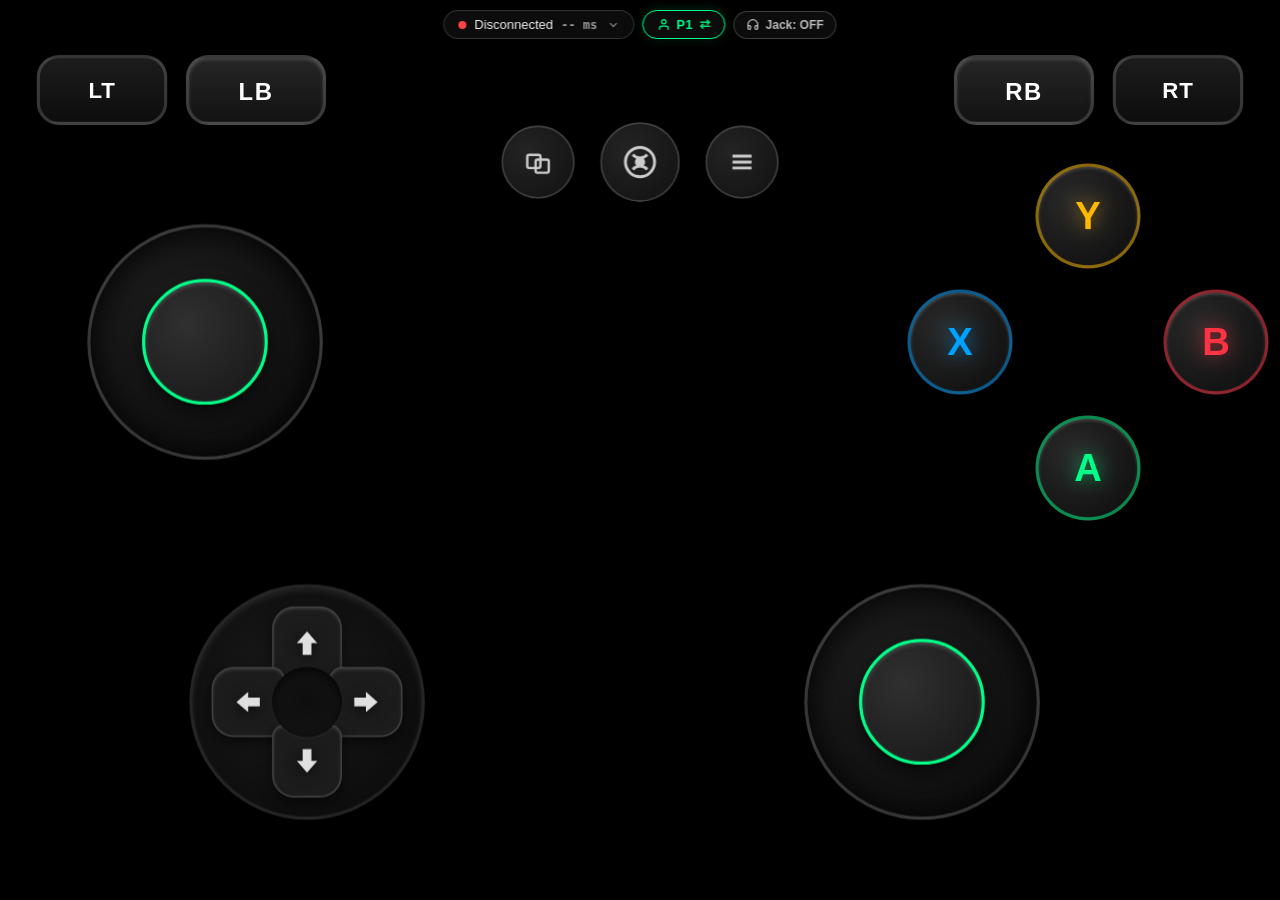
==== WebClient/index.html @ bbf3c516 "Baseline: Full OmniPad project backup prior to next-generation feature upgrades" ====
<!DOCTYPE html>
<html lang="en">
<head>
    <meta charset="UTF-8">
    <meta name="viewport" content="viewport-fit=cover, width=device-width, initial-scale=1.0, maximum-scale=1.0, user-scalable=no">
    <meta name="theme-color" content="#000000">
    <meta name="apple-mobile-web-app-capable" content="yes">
    <meta name="apple-mobile-web-app-status-bar-style" content="black-translucent">
    <title>OmniPad - Universal Gamepad</title>
    <link rel="stylesheet" href="css/controller.css">
</head>
<body class="theme-stealth">
    <!-- Floating Minimalist HUD (Always visible, non-blocking) -->
    <div id="floating-hud">
        <!-- Status & Drawer Trigger Pill -->
        <div id="status-pill" class="status-pill disconnected" title="Tap to toggle toolbar">
            <span class="status-dot"></span>
            <span id="status-text">Connecting...</span>
            <span id="ping-text" class="ping-badge">-- ms</span>
            <span class="hud-toggle-icon">
                <svg class="chevron-icon" width="12" height="12" viewBox="0 0 24 24" fill="none" stroke="currentColor" stroke-width="2.5" stroke-linecap="round" stroke-linejoin="round">
                    <polyline points="6 9 12 15 18 9"></polyline>
                </svg>
            </span>
        </div>

        <!-- Dedicated Player Slot Button (Opens Switcher Modal Directly) -->
        <button id="slot-badge" class="slot-pill-btn" title="Player Controller Slot (Tap to Switch)">
            <svg width="13" height="13" viewBox="0 0 24 24" fill="none" stroke="currentColor" stroke-width="2.2" stroke-linecap="round" stroke-linejoin="round">
                <path d="M20 21v-2a4 4 0 0 0-4-4H8a4 4 0 0 0-4 4v2"></path><circle cx="12" cy="7" r="4"></circle>
            </svg>
            <span id="slot-badge-text">P1</span>
            <span class="slot-swap-symbol">⇄</span>
        </button>

        <!-- Controller Headphone Jack (Audio Streaming Toggle) -->
        <button id="btn-audio-jack" class="audio-jack-btn" title="Headphone Jack (Stream Game Audio to Phone)">
            <svg class="audio-jack-icon" width="13" height="13" viewBox="0 0 24 24" fill="none" stroke="currentColor" stroke-width="2.2" stroke-linecap="round" stroke-linejoin="round">
                <path d="M3 18v-6a9 9 0 0 1 18 0v6"></path>
                <path d="M21 19a2 2 0 0 1-2 2h-1a2 2 0 0 1-2-2v-3a2 2 0 0 1 2-2h3zM3 19a2 2 0 0 0 2 2h1a2 2 0 0 0 2-2v-3a2 2 0 0 0-2-2H3z"></path>
            </svg>
            <span id="audio-jack-text">Jack: OFF</span>
        </button>
    </div>

    <!-- Collapsible Full Top Navigation Drawer (Hidden by default, slides down when toggled) -->
    <header id="top-bar" class="collapsed">
        <div class="hud-left">
            <label class="preset-label" for="preset-selector">Preset:</label>
            <select id="preset-selector">
                <option value="xbox">Xbox 360 Standard</option>
                <option value="playstation">PlayStation DualShock</option>
                <option value="arcade">Arcade Fightstick (Sanwa 8-Btn)</option>
                <option value="hitbox">Tekken Hitbox (8-Way)</option>
                <option value="racing">Racing Wheel & Pedals</option>
                <option value="fps">FPS Precision (Gyro)</option>
                <option value="retro">Retro Arcade (NES/SNES)</option>
                <option value="trackpad">Couch PC Trackpad</option>
            </select>
            <button id="btn-topbar-slot" class="hud-btn hud-slot-btn" title="Switch Player Slot">
                <svg width="14" height="14" viewBox="0 0 24 24" fill="none" stroke="currentColor" stroke-width="2" stroke-linecap="round" stroke-linejoin="round"><path d="M20 21v-2a4 4 0 0 0-4-4H8a4 4 0 0 0-4 4v2"></path><circle cx="12" cy="7" r="4"></circle></svg>
                <span id="topbar-slot-text">Slot: P1</span>
            </button>
        </div>

        <div class="hud-right">
            <button id="btn-edit-mode" class="hud-btn" title="Edit Layout">
                <svg width="15" height="15" viewBox="0 0 24 24" fill="none" stroke="currentColor" stroke-width="2" stroke-linecap="round" stroke-linejoin="round"><path d="M12 20h9"></path><path d="M16.5 3.5a2.121 2.121 0 0 1 3 3L7 19l-4 1 1-4L16.5 3.5z"></path></svg>
                <span>Edit</span>
            </button>
            <button id="btn-settings" class="hud-btn" title="Settings">
                <svg width="15" height="15" viewBox="0 0 24 24" fill="none" stroke="currentColor" stroke-width="2" stroke-linecap="round" stroke-linejoin="round"><circle cx="12" cy="12" r="3"></circle><path d="M19.4 15a1.65 1.65 0 0 0 .33 1.82l.06.06a2 2 0 0 1 0 2.83 2 2 0 0 1-2.83 0l-.06-.06a1.65 1.65 0 0 0-1.82-.33 1.65 1.65 0 0 0-1 1.51V21a2 2 0 0 1-2 2 2 2 0 0 1-2-2v-.09A1.65 1.65 0 0 0 9 19.4a1.65 1.65 0 0 0-1.82.33l-.06.06a2 2 0 0 1-2.83 0 2 2 0 0 1 0-2.83l.06-.06a1.65 1.65 0 0 0 .33-1.82 1.65 1.65 0 0 0-1.51-1H3a2 2 0 0 1-2-2 2 2 0 0 1 2-2h.09A1.65 1.65 0 0 0 4.6 9a1.65 1.65 0 0 0-.33-1.82l-.06-.06a2 2 0 0 1 0-2.83 2 2 0 0 1 2.83 0l.06.06a1.65 1.65 0 0 0 1.82.33H9a1.65 1.65 0 0 0 1-1.51V3a2 2 0 0 1 2-2 2 2 0 0 1 2 2v.09a1.65 1.65 0 0 0 1 1.51 1.65 1.65 0 0 0 1.82-.33l.06-.06a2 2 0 0 1 2.83 0 2 2 0 0 1 0 2.83l-.06.06a1.65 1.65 0 0 0-.33 1.82V9a1.65 1.65 0 0 0 1.51 1H21a2 2 0 0 1 2 2 2 2 0 0 1-2 2h-.09a1.65 1.65 0 0 0-1.51 1z"></path></svg>
                <span>Settings</span>
            </button>
            <button id="btn-fullscreen" class="hud-btn" title="Fullscreen">
                <svg width="15" height="15" viewBox="0 0 24 24" fill="none" stroke="currentColor" stroke-width="2" stroke-linecap="round" stroke-linejoin="round"><path d="M8 3H5a2 2 0 0 0-2 2v3m18 0V5a2 2 0 0 0-2-2h-3m0 18h3a2 2 0 0 0 2-2v-3M3 16v3a2 2 0 0 0 2 2h3"></path></svg>
            </button>
            <button id="btn-hide-topbar" class="hud-btn hud-btn-close" title="Hide Toolbar">
                <svg width="15" height="15" viewBox="0 0 24 24" fill="none" stroke="currentColor" stroke-width="2.5" stroke-linecap="round" stroke-linejoin="round"><line x1="18" y1="6" x2="6" y2="18"></line><line x1="6" y1="6" x2="18" y2="18"></line></svg>
            </button>
        </div>
    </header>

    <!-- Canvas Workspace for Virtual Gamepad Controls (Takes 100% full screen) -->
    <main id="gamepad-container">
        <!-- Rendered dynamically by active layout or custom profile -->
    </main>

    <!-- Edit Mode Toolbar (Hidden by default) -->
    <aside id="edit-toolbar" class="hidden">
        <div class="toolbar-content">
            <span class="toolbar-title">
                <svg width="16" height="16" viewBox="0 0 24 24" fill="none" stroke="currentColor" stroke-width="2"><path d="M12 20h9"></path><path d="M16.5 3.5a2.121 2.121 0 0 1 3 3L7 19l-4 1 1-4L16.5 3.5z"></path></svg>
                Canvas Editor
            </span>
            <button id="btn-add-button" class="tool-btn">
                <svg width="14" height="14" viewBox="0 0 24 24" fill="none" stroke="currentColor" stroke-width="2.5"><line x1="12" y1="5" x2="12" y2="19"></line><line x1="5" y1="12" x2="19" y2="12"></line></svg>
                Button
            </button>
            <button id="btn-add-combo" class="tool-btn">
                <svg width="14" height="14" viewBox="0 0 24 24" fill="none" stroke="currentColor" stroke-width="2"><polygon points="12 2 2 7 12 12 22 7 12 2"></polygon><polyline points="2 17 12 22 22 17"></polyline><polyline points="2 12 12 17 22 12"></polyline></svg>
                Combo
            </button>
            <button id="btn-add-macro" class="tool-btn">
                <svg width="14" height="14" viewBox="0 0 24 24" fill="none" stroke="currentColor" stroke-width="2"><polygon points="13 2 3 14 12 14 11 22 21 10 12 10 13 2"></polygon></svg>
                Macro
            </button>
            <label class="scale-label">Scale: <input type="range" id="comp-scale-slider" min="50" max="200" value="100"></label>
            <label class="scale-label dpad-only-ctrl" id="dpad-spacing-label" style="display: none;" title="Adjust spacing between D-pad buttons">
                Spacing: <input type="range" id="dpad-spacing-slider" min="0" max="30" value="14" step="1">
            </label>
            <label class="scale-label dpad-only-ctrl" id="dpad-btnsize-label" style="display: none;" title="Adjust size of individual D-pad buttons">
                Btn Size: <input type="range" id="dpad-btnsize-slider" min="60" max="160" value="100" step="5">
            </label>
            <button id="dpad-bg-toggle" class="tool-btn dpad-only-ctrl" style="display: none;" title="Toggle Circular Background Disc">Disc: ON</button>
            <button id="btn-save-layout" class="tool-btn btn-success">
                <svg width="14" height="14" viewBox="0 0 24 24" fill="none" stroke="currentColor" stroke-width="2.5"><polyline points="20 6 9 17 4 12"></polyline></svg>
                Save
            </button>
            <button id="btn-reset-layout" class="tool-btn btn-danger">
                <svg width="14" height="14" viewBox="0 0 24 24" fill="none" stroke="currentColor" stroke-width="2"><polyline points="1 4 1 10 7 10"></polyline><path d="M3.51 15a9 9 0 1 0 2.13-9.36L1 10"></path></svg>
                Reset
            </button>
            <button id="btn-exit-edit" class="tool-btn">Done</button>
        </div>
    </aside>

    <!-- Settings & Macro Modal -->
    <div id="settings-modal" class="modal hidden">
        <div class="modal-content">
            <div class="modal-header">
                <h2>Controller Settings</h2>
                <button id="btn-close-settings" class="close-btn" title="Close">
                    <svg width="18" height="18" viewBox="0 0 24 24" fill="none" stroke="currentColor" stroke-width="2.5" stroke-linecap="round" stroke-linejoin="round"><line x1="18" y1="6" x2="6" y2="18"></line><line x1="6" y1="6" x2="18" y2="18"></line></svg>
                </button>
            </div>
            <div class="modal-body">
                <div class="tab-buttons">
                    <button class="tab-btn active" data-tab="tab-general">General</button>
                    <button class="tab-btn" data-tab="tab-gyro">Gyro & Motion</button>
                    <button class="tab-btn" data-tab="tab-macros">Macros & Combos</button>
                    <button class="tab-btn" data-tab="tab-profiles">Profiles</button>
                </div>

                <!-- Tab: General -->
                <div id="tab-general" class="tab-pane active">
                    <div class="setting-group">
                        <label>Visual Theme</label>
                        <select id="setting-theme">
                            <option value="theme-stealth">OLED Stealth (Pure Black)</option>
                            <option value="theme-neon">Cyberpunk Neon</option>
                            <option value="theme-xbox">Xbox Carbon & Green</option>
                            <option value="theme-playstation">PlayStation Cobalt</option>
                        </select>
                    </div>
                    <div class="setting-group">
                        <label>Controller Size: <span id="val-controller-scale">100%</span></label>
                        <input type="range" id="setting-controller-scale" min="70" max="150" value="100">
                    </div>
                    <div class="setting-group">
                        <label>Inner Stick Deadzone: <span id="val-deadzone">8%</span></label>
                        <input type="range" id="setting-deadzone" min="0" max="25" value="8">
                    </div>
                    <div class="setting-group checkbox">
                        <label><input type="checkbox" id="setting-floating-stick" checked> Floating Joysticks (Spawn where thumb touches)</label>
                    </div>
                    <div class="setting-group checkbox">
                        <label><input type="checkbox" id="setting-touch-haptics" checked> Touch Press Haptic Clicks</label>
                    </div>
                    <div class="setting-group checkbox">
                        <label><input type="checkbox" id="setting-game-rumble" checked> Game Force Feedback (PC Rumble)</label>
                    </div>
                    <div class="setting-group">
                        <label>Headphone Jack Volume: <span id="val-audio-volume">85%</span></label>
                        <input type="range" id="setting-audio-volume" min="0" max="100" value="85">
                    </div>
                    <div class="setting-group">
                        <label>Screen Brightness Dimmer: <span id="val-brightness">100%</span></label>
                        <input type="range" id="setting-brightness" min="15" max="100" value="100">
                    </div>
                </div>

                <!-- Tab: Gyro -->
                <div id="tab-gyro" class="tab-pane">
                    <div class="setting-group">
                        <label>Gyro Motion Mode</label>
                        <select id="setting-gyro-mode">
                            <option value="off">Disabled</option>
                            <option value="aim">FPS Gyro Aiming (Right Stick)</option>
                            <option value="steer">Racing Wheel Tilt (Left Stick)</option>
                            <option value="mouse">Mouse Pointer (Desktop)</option>
                        </select>
                    </div>
                    <div class="setting-group checkbox">
                        <label><input type="checkbox" id="setting-gyro-touch-only" checked> Capacitive Aim (Only active when touching aim pad)</label>
                    </div>
                    <div class="setting-group">
                        <label>Horizontal Sensitivity: <span id="val-gyro-sens-x">1.0x</span></label>
                        <input type="range" id="setting-gyro-sens-x" min="1" max="30" value="10">
                    </div>
                    <div class="setting-group">
                        <label>Vertical Sensitivity: <span id="val-gyro-sens-y">1.0x</span></label>
                        <input type="range" id="setting-gyro-sens-y" min="1" max="30" value="10">
                    </div>
                    <button id="btn-request-gyro" class="btn-primary">Calibrate / Request Sensor Permission</button>
                </div>

                <!-- Tab: Macros -->
                <div id="tab-macros" class="tab-pane">
                    <h3>Timed Macro Sequencer</h3>
                    <p class="hint">Create millisecond-timed combos (e.g. Tekken EWGF, Slide-Cancel)</p>
                    <div class="macro-builder">
                        <input type="text" id="macro-name" placeholder="Macro Name (e.g. EWGF, SlideCancel)">
                        <div id="macro-step-list" class="step-list">
                            <!-- Macro steps rendered dynamically -->
                        </div>
                        <div class="macro-controls">
                            <button id="btn-add-step" class="tool-btn">+ Add Step</button>
                            <button id="btn-save-macro" class="tool-btn btn-success">Save Macro</button>
                        </div>
                    </div>
                    <h4>Saved Macros</h4>
                    <ul id="saved-macros-list"></ul>
                </div>

                <!-- Tab: Profiles -->
                <div id="tab-profiles" class="tab-pane">
                    <h3>Layout Profiles</h3>
                    <div class="profile-actions">
                        <button id="btn-export-profile" class="btn-primary">Export Current Profile (JSON)</button>
                        <button id="btn-import-profile" class="btn-secondary">Import Profile (JSON)</button>
                        <input type="file" id="file-import-profile" style="display: none" accept=".json">
                    </div>
                </div>
            </div>
        </div>
    </div>

    <!-- Modal: Player Switcher -->
    <div id="modal-player-switch" class="modal hidden">
        <div class="modal-backdrop" id="backdrop-player-switch"></div>
        <div class="modal-content player-switch-card">
            <div class="modal-header">
                <div class="modal-title-wrap">
                    <svg width="18" height="18" viewBox="0 0 24 24" fill="none" stroke="var(--accent)" stroke-width="2.5" stroke-linecap="round" stroke-linejoin="round">
                        <path d="M20 21v-2a4 4 0 0 0-4-4H8a4 4 0 0 0-4 4v2"></path><circle cx="12" cy="7" r="4"></circle>
                    </svg>
                    <h2>Controller Slots</h2>
                </div>
                <button id="btn-close-player-switch" class="btn-icon" title="Close">
                    <svg width="18" height="18" viewBox="0 0 24 24" fill="none" stroke="currentColor" stroke-width="2.5"><line x1="18" y1="6" x2="6" y2="18"/><line x1="6" y1="6" x2="18" y2="18"/></svg>
                </button>
            </div>
            <div class="player-switch-body">
                <p class="modal-subtitle">Switch instantly to an open slot or swap with a connected player.</p>
                <div id="player-slots-container" class="player-slots-grid">
                    <!-- Rendered dynamically as 2x2 grid -->
                </div>
            </div>
        </div>
    </div>

    <!-- Modal: Incoming Swap Prompt -->
    <div id="modal-swap-prompt" class="modal hidden">
        <div class="modal-backdrop" id="backdrop-swap-prompt"></div>
        <div class="modal-content swap-prompt-card">
            <div class="swap-icon-badge">
                <svg width="28" height="28" viewBox="0 0 24 24" fill="none" stroke="var(--accent)" stroke-width="2.2"><path d="M16 3l4 4-4 4"/><path d="M20 7H4"/><path d="M8 21l-4-4 4-4"/><path d="M4 17h16"/></svg>
            </div>
            <h2 id="swap-prompt-title">Slot Swap Request</h2>
            <p id="swap-prompt-desc">Player 1 wants to swap controller slots with you.</p>
            <div class="swap-timer-wrapper">
                <div class="swap-timer-bar-container">
                    <div id="swap-timer-bar" class="swap-timer-bar"></div>
                </div>
                <span id="swap-timer-sec" class="swap-timer-sec">15s</span>
            </div>
            <div class="swap-actions">
                <button id="btn-accept-swap" class="btn-swap-choice btn-accept">
                    <svg width="16" height="16" viewBox="0 0 24 24" fill="none" stroke="currentColor" stroke-width="3" stroke-linecap="round" stroke-linejoin="round"><polyline points="20 6 9 17 4 12"/></svg>
                    <span>Accept Swap</span>
                </button>
                <button id="btn-decline-swap" class="btn-swap-choice btn-decline">
                    <svg width="16" height="16" viewBox="0 0 24 24" fill="none" stroke="currentColor" stroke-width="2.5" stroke-linecap="round" stroke-linejoin="round"><line x1="18" y1="6" x2="6" y2="18"/><line x1="6" y1="6" x2="18" y2="18"/></svg>
                    <span>Decline</span>
                </button>
            </div>
        </div>
    </div>

    <!-- HUD Toast for Notifications -->
    <div id="hud-toast" class="hud-toast hidden"></div>

    <!-- Scripts -->
    <script src="js/network.js"></script>
    <script src="js/audioEngine.js"></script>
    <script src="js/touchEngine.js"></script>
    <script src="js/gyroEngine.js"></script>
    <script src="js/macroEngine.js"></script>
    <script src="js/customizer.js"></script>
    <script src="js/layouts.js"></script>
    <script src="js/app.js"></script>
</body>
</html>
---- WebClient/css/controller.css ----
/* ==========================================================================
   OmniPad Controller Stylesheet
   Ultra-responsive, GPU-accelerated touch styling
   ========================================================================== */

* {
    box-sizing: border-box;
    margin: 0;
    padding: 0;
    touch-action: none;
    user-select: none;
    -webkit-user-select: none;
    -webkit-touch-callout: none;
    -webkit-tap-highlight-color: transparent;
}

html, body {
    width: 100vw;
    height: 100vh;
    overflow: hidden;
    font-family: -apple-system, BlinkMacSystemFont, "Segoe UI", Roboto, Helvetica, Arial, sans-serif;
    font-size: 14px;
    background-color: #000;
    color: #eee;
}

/* --- THEMES --- */
body.theme-stealth {
    --bg-color: #000000;
    --panel-bg: rgba(18, 18, 18, 0.7);
    --accent: #00ff88;
    --btn-bg: #141414;
    --btn-border: #282828;
    --btn-text: #fff;
    --btn-active: #00ff88;
    --stick-base: #101010;
    --stick-knob: #222222;
}

body.theme-neon {
    --bg-color: #05050f;
    --panel-bg: rgba(15, 10, 30, 0.7);
    --accent: #00f0ff;
    --btn-bg: #100a20;
    --btn-border: #ff0077;
    --btn-text: #00f0ff;
    --btn-active: #ff0077;
    --stick-base: #0f0820;
    --stick-knob: #00f0ff;
}

body.theme-xbox {
    --bg-color: #0d0d0d;
    --panel-bg: rgba(20, 20, 20, 0.7);
    --accent: #107c10;
    --btn-bg: #1f1f1f;
    --btn-border: #333333;
    --btn-text: #ffffff;
    --btn-active: #107c10;
    --stick-base: #171717;
    --stick-knob: #2a2a2a;
}

body.theme-playstation {
    --bg-color: #0a0e1a;
    --panel-bg: rgba(12, 18, 32, 0.7);
    --accent: #00439c;
    --btn-bg: #121a2c;
    --btn-border: #22304d;
    --btn-text: #ffffff;
    --btn-active: #0070d1;
    --stick-base: #141d30;
    --stick-knob: #1f2c47;
}

body {
    background-color: var(--bg-color);
}

/* --- FLOATING MINIMAL HUD --- */
#floating-hud {
    position: fixed;
    top: 10px;
    left: 50%;
    transform: translateX(-50%);
    display: inline-flex;
    align-items: center;
    gap: 8px;
    z-index: 1000;
    pointer-events: auto;
}

.status-pill {
    display: inline-flex;
    align-items: center;
    gap: 8px;
    background: rgba(14, 14, 14, 0.86);
    backdrop-filter: blur(14px);
    -webkit-backdrop-filter: blur(14px);
    border: 1px solid rgba(255, 255, 255, 0.16);
    padding: 6px 14px;
    border-radius: 24px;
    font-size: 13px;
    font-weight: 500;
    box-shadow: 0 4px 18px rgba(0, 0, 0, 0.65);
    cursor: pointer;
    touch-action: manipulation;
    transition: background 0.15s ease, border-color 0.15s ease, transform 0.1s ease;
}

.status-pill:hover {
    background: rgba(24, 24, 24, 0.95);
    border-color: rgba(255, 255, 255, 0.3);
}

.status-pill:active {
    transform: scale(0.96);
}

.slot-pill-btn {
    display: inline-flex;
    align-items: center;
    gap: 6px;
    background: rgba(14, 14, 14, 0.9);
    backdrop-filter: blur(14px);
    -webkit-backdrop-filter: blur(14px);
    border: 1.5px solid var(--accent);
    color: var(--accent);
    padding: 6px 14px;
    border-radius: 24px;
    font-size: 13px;
    font-weight: 800;
    letter-spacing: 0.5px;
    box-shadow: 0 4px 18px rgba(0, 0, 0, 0.65), 0 0 12px rgba(0, 255, 136, 0.2);
    cursor: pointer;
    touch-action: manipulation;
    -webkit-tap-highlight-color: transparent;
    transition: all 0.15s ease;
}

.slot-pill-btn:hover {
    background: var(--accent);
    color: #000;
    box-shadow: 0 4px 22px rgba(0, 255, 136, 0.45);
}

.slot-pill-btn:active {
    transform: scale(0.94);
}

.slot-swap-symbol {
    font-size: 13px;
    opacity: 0.85;
    font-weight: 900;
}

.audio-jack-btn {
    display: inline-flex;
    align-items: center;
    gap: 6px;
    background: rgba(14, 14, 14, 0.9);
    backdrop-filter: blur(14px);
    -webkit-backdrop-filter: blur(14px);
    border: 1px solid rgba(255, 255, 255, 0.2);
    color: #bbb;
    padding: 6px 12px;
    border-radius: 24px;
    font-size: 12px;
    font-weight: 700;
    cursor: pointer;
    touch-action: manipulation;
    -webkit-tap-highlight-color: transparent;
    transition: all 0.15s ease;
}

.audio-jack-btn:hover {
    background: rgba(30, 30, 30, 0.95);
    border-color: rgba(255, 255, 255, 0.4);
    color: #fff;
}

.audio-jack-btn:active {
    transform: scale(0.94);
}

.audio-jack-btn.active {
    background: rgba(0, 255, 136, 0.16);
    border-color: var(--accent);
    color: var(--accent);
    box-shadow: 0 0 14px rgba(0, 255, 136, 0.35);
}

.audio-jack-btn.active .audio-jack-icon {
    animation: audioPulse 1.2s infinite ease-in-out;
}

@keyframes audioPulse {
    0%, 100% { transform: scale(1); filter: brightness(1); }
    50% { transform: scale(1.18); filter: brightness(1.3); }
}

.status-dot {
    width: 8px;
    height: 8px;
    border-radius: 50%;
    background: #ff4444;
}

.status-pill.connected .status-dot {
    background: #00ff88;
    box-shadow: 0 0 8px #00ff88;
}

.ping-badge {
    color: #999;
    font-family: monospace;
    font-weight: 600;
    font-size: 12px;
}

.hud-toggle-icon {
    display: flex;
    align-items: center;
    color: rgba(255, 255, 255, 0.45);
    margin-left: 2px;
    transition: transform 0.25s ease;
}

body.toolbar-open .hud-toggle-icon {
    transform: rotate(180deg);
}

/* --- COLLAPSIBLE TOP NAVIGATION DRAWER --- */
#top-bar {
    position: fixed;
    top: 0;
    left: 0;
    width: 100%;
    height: 52px;
    background: rgba(12, 12, 12, 0.94);
    backdrop-filter: blur(16px);
    -webkit-backdrop-filter: blur(16px);
    display: flex;
    align-items: center;
    justify-content: space-between;
    padding: 0 20px;
    z-index: 999;
    border-bottom: 1px solid rgba(255, 255, 255, 0.12);
    box-shadow: 0 8px 30px rgba(0, 0, 0, 0.7);
    transition: transform 0.25s cubic-bezier(0.16, 1, 0.3, 1), opacity 0.2s ease;
}

#top-bar.collapsed {
    transform: translateY(-100%);
    opacity: 0;
    pointer-events: none;
}

.preset-label {
    font-size: 12px;
    color: #888;
    margin-right: 6px;
    font-weight: 600;
    text-transform: uppercase;
    letter-spacing: 0.5px;
}

.hud-left select {
    background: rgba(255, 255, 255, 0.08);
    color: #fff;
    border: 1px solid rgba(255, 255, 255, 0.2);
    border-radius: 8px;
    padding: 6px 12px;
    font-size: 13px;
    font-weight: 600;
    outline: none;
}

.hud-right {
    display: flex;
    align-items: center;
    gap: 10px;
}

.hud-btn {
    background: rgba(255, 255, 255, 0.08);
    color: #eee;
    border: 1px solid rgba(255, 255, 255, 0.16);
    border-radius: 8px;
    padding: 6px 12px;
    font-size: 13px;
    font-weight: 600;
    display: inline-flex;
    align-items: center;
    gap: 6px;
    cursor: pointer;
    transition: background 0.12s ease, transform 0.08s ease;
}

.hud-btn svg {
    display: block;
}

.hud-btn:hover {
    background: rgba(255, 255, 255, 0.16);
}

.hud-btn:active {
    background: var(--accent);
    color: #000;
    transform: scale(0.95);
}

.hud-btn-close {
    padding: 6px 9px;
    color: #aaa;
}

/* --- GAMEPAD WORKSPACE CONTAINER (100% full screen) --- */
#gamepad-container {
    position: absolute;
    top: 0;
    left: 0;
    right: 0;
    bottom: 0;
    width: 100vw;
    height: 100vh;
    overflow: hidden;
}

/* --- CONTROL ELEMENTS --- */
.control-elem {
    position: absolute !important;
    display: flex;
    align-items: center;
    justify-content: center;
    transform: translate(-50%, -50%) scale(calc(var(--elem-scale, 1) * var(--dyn-scale, 1)));
    cursor: pointer;
    will-change: transform, opacity;
    user-select: none;
    -webkit-user-select: none;
    touch-action: none;
    transition: transform 0.05s ease;
}

.control-elem.active, .control-elem:active {
    transform: translate(-50%, -50%) scale(calc(var(--elem-scale, 1) * var(--dyn-scale, 1) * 0.94));
}

/* Face Buttons */
.game-btn {
    border-radius: 50%;
    background: radial-gradient(circle at 35% 35%, #2a2a2a 0%, #141414 70%, #0d0d0d 100%);
    border: 2px solid rgba(255, 255, 255, 0.16);
    color: var(--btn-text);
    font-weight: 800;
    font-size: 24px;
    font-family: -apple-system, BlinkMacSystemFont, "Segoe UI", Roboto, sans-serif;
    box-shadow: 0 6px 16px rgba(0, 0, 0, 0.6), inset 0 1px 2px rgba(255, 255, 255, 0.2);
    display: flex;
    align-items: center;
    justify-content: center;
    text-align: center;
    line-height: 1.1;
    transition: transform 0.05s ease, background 0.08s ease, box-shadow 0.08s ease;
}

.game-btn.active, .game-btn:active {
    opacity: 0.92;
}

/* Pill Button for Select, Start, Options, Share, Handbrake, Macros */
.pill-btn {
    border-radius: 20px !important;
    font-size: 12px !important;
    font-weight: 700 !important;
    letter-spacing: 0.5px !important;
    text-transform: uppercase !important;
    background: linear-gradient(to bottom, #252525 0%, #131313 100%) !important;
    border: 1.5px solid rgba(255, 255, 255, 0.18) !important;
    color: #ddd !important;
    box-shadow: 0 4px 10px rgba(0, 0, 0, 0.6) !important;
    display: flex !important;
    align-items: center !important;
    justify-content: center !important;
    text-align: center !important;
    transition: background 0.08s ease;
}

.pill-btn.active, .pill-btn:active {
    background: var(--accent) !important;
    color: #000 !important;
    border-color: #fff !important;
    box-shadow: 0 0 16px var(--accent) !important;
}

/* Keyboard Key Button for Trackpad Preset */
.key-btn {
    border-radius: 8px !important;
    font-size: 13px !important;
    font-weight: 700 !important;
    background: #202020 !important;
    border: 1.5px solid rgba(255, 255, 255, 0.22) !important;
    box-shadow: 0 3px 8px rgba(0, 0, 0, 0.6) !important;
    color: #eee !important;
    display: flex !important;
    align-items: center !important;
    justify-content: center !important;
    transition: background 0.08s ease;
}

.key-btn.active, .key-btn:active {
    background: var(--accent) !important;
    color: #000 !important;
}

/* Action Button with Multi-character labels (e.g. 1 (X) or Jump (A)) */
.action-btn {
    font-size: 13px !important;
    font-weight: 800 !important;
    line-height: 1.1 !important;
    text-align: center !important;
    white-space: pre-line !important;
}

/* Xbox Specific Button Colors */
.game-btn.btn-a {
    color: #00ff88;
    border-color: rgba(0, 255, 136, 0.5);
    text-shadow: 0 0 12px rgba(0, 255, 136, 0.6);
}
.game-btn.btn-a.active, .game-btn.btn-a:active {
    background: #00ff88;
    color: #000;
    box-shadow: 0 0 26px #00ff88;
    border-color: #fff;
}

.game-btn.btn-b {
    color: #ff3344;
    border-color: rgba(255, 51, 68, 0.5);
    text-shadow: 0 0 12px rgba(255, 51, 68, 0.6);
}
.game-btn.btn-b.active, .game-btn.btn-b:active {
    background: #ff3344;
    color: #fff;
    box-shadow: 0 0 26px #ff3344;
    border-color: #fff;
}

.game-btn.btn-x {
    color: #00a2ff;
    border-color: rgba(0, 162, 255, 0.5);
    text-shadow: 0 0 12px rgba(0, 162, 255, 0.6);
}
.game-btn.btn-x.active, .game-btn.btn-x:active {
    background: #00a2ff;
    color: #fff;
    box-shadow: 0 0 26px #00a2ff;
    border-color: #fff;
}

.game-btn.btn-y {
    color: #ffb900;
    border-color: rgba(255, 185, 0, 0.5);
    text-shadow: 0 0 12px rgba(255, 185, 0, 0.6);
}
.game-btn.btn-y.active, .game-btn.btn-y:active {
    background: #ffb900;
    color: #000;
    box-shadow: 0 0 26px #ffb900;
    border-color: #fff;
}

/* PlayStation Specific Colors */
.game-btn.btn-ps-tri { color: #00e676; border-color: rgba(0, 230, 118, 0.5); font-size: 20px; }
.game-btn.btn-ps-tri.active { background: #00e676; color: #000; box-shadow: 0 0 26px #00e676; }

.game-btn.btn-ps-sqr { color: #f06292; border-color: rgba(240, 98, 146, 0.5); font-size: 20px; }
.game-btn.btn-ps-sqr.active { background: #f06292; color: #fff; box-shadow: 0 0 26px #f06292; }

.game-btn.btn-ps-cir { color: #ff5252; border-color: rgba(255, 82, 82, 0.5); font-size: 20px; }
.game-btn.btn-ps-cir.active { background: #ff5252; color: #fff; box-shadow: 0 0 26px #ff5252; }

.game-btn.btn-ps-crs { color: #40c4ff; border-color: rgba(64, 196, 255, 0.5); font-size: 20px; }
.game-btn.btn-ps-crs.active { background: #40c4ff; color: #fff; box-shadow: 0 0 26px #40c4ff; }

/* System Buttons (View, Menu, Guide) */
.sys-btn {
    border-radius: 50%;
    background: radial-gradient(circle at 35% 35%, #242424 0%, #111111 100%);
    border: 1.5px solid rgba(255, 255, 255, 0.18);
    color: #ccc;
    box-shadow: 0 4px 12px rgba(0, 0, 0, 0.65);
    display: flex;
    align-items: center;
    justify-content: center;
    transition: transform 0.05s ease, background 0.08s ease;
}
.sys-btn svg {
    stroke: currentColor;
    fill: none;
}
.sys-btn.active, .sys-btn:active {
    background: var(--accent);
    color: #000;
    box-shadow: 0 0 18px var(--accent);
}

/* Shoulders & Triggers */
.shoulder-btn {
    border-radius: 14px;
    background: linear-gradient(to bottom, #262626 0%, #121212 100%);
    border: 2px solid rgba(255, 255, 255, 0.16);
    color: #fff;
    font-weight: 800;
    font-size: 15px;
    letter-spacing: 1px;
    box-shadow: 0 5px 14px rgba(0, 0, 0, 0.65), inset 0 1px 2px rgba(255, 255, 255, 0.15);
    display: flex;
    align-items: center;
    justify-content: center;
}
.shoulder-btn.active, .shoulder-btn:active {
    background: var(--accent);
    color: #000;
    box-shadow: 0 0 20px var(--accent);
    border-color: #fff;
    transform: translate(-50%, -50%) scale(0.94);
}

.trigger-slider-container {
    background: linear-gradient(to bottom, #1c1c1c 0%, #0d0d0d 100%);
    border: 2px solid rgba(255, 255, 255, 0.16);
    border-radius: 14px;
    overflow: hidden;
    box-shadow: 0 5px 14px rgba(0, 0, 0, 0.65);
    display: flex;
    align-items: center;
    justify-content: center;
}

.trigger-fill {
    position: absolute;
    bottom: 0;
    left: 0;
    width: 100%;
    height: 0%;
    background: var(--accent);
    transition: height 0.04s linear;
}

.trigger-label {
    position: relative;
    z-index: 2;
    font-weight: 800;
    font-size: 14px;
    letter-spacing: 0.5px;
}

/* Analog Sticks */
.joystick-base {
    border-radius: 50%;
    background: radial-gradient(circle at 40% 40%, #202020 0%, #0d0d0d 80%, #050505 100%);
    border: 2px solid rgba(255, 255, 255, 0.16);
    box-shadow: inset 0 0 20px rgba(0, 0, 0, 0.9), 0 8px 24px rgba(0, 0, 0, 0.85);
}

.joystick-knob {
    position: absolute;
    width: 55%;
    height: 55%;
    border-radius: 50%;
    background: radial-gradient(circle at 35% 35%, #303030 0%, #1e1e1e 70%, #121212 100%);
    border: 2px solid var(--accent);
    top: 50%;
    left: 50%;
    transform: translate(-50%, -50%);
    box-shadow: 0 4px 12px rgba(0, 0, 0, 0.7), inset 0 1px 3px rgba(255, 255, 255, 0.2);
    pointer-events: none;
}

/* --- TACTILE EMBOSSED D-PAD CROSS --- */
.dpad-container {
    --dpad-gap: 14px;
    --dpad-btn-scale: 1;
    border-radius: 50%;
    background: radial-gradient(circle at 45% 45%, #1c1c1c 0%, #0c0c0c 80%, #050505 100%);
    box-shadow: 0 8px 24px rgba(0, 0, 0, 0.85), inset 0 2px 4px rgba(255, 255, 255, 0.08);
    border: 2px solid rgba(255, 255, 255, 0.09);
    touch-action: none;
    display: flex;
    align-items: center;
    justify-content: center;
    transition: background 0.15s ease, border-color 0.15s ease;
}

.dpad-container.dpad-no-bg {
    background: transparent !important;
    box-shadow: none !important;
    border: none !important;
}

.dpad-cross {
    position: relative;
    width: 100%;
    height: 100%;
}

.dpad-btn {
    position: absolute;
    display: flex;
    align-items: center;
    justify-content: center;
    background: #1c1c1c;
    color: #e0e0e0;
    border: 1.5px solid rgba(255, 255, 255, 0.16);
    box-shadow: inset 0 1px 2px rgba(255, 255, 255, 0.12), 0 3px 8px rgba(0, 0, 0, 0.6);
    cursor: pointer;
    transition: background 0.06s ease, transform 0.06s ease, color 0.06s ease;
    border-radius: 12px;
}

.dpad-btn svg {
    width: calc(22px * var(--dpad-btn-scale, 1));
    height: calc(22px * var(--dpad-btn-scale, 1));
    fill: currentColor;
    filter: drop-shadow(0 2px 4px rgba(0,0,0,0.6));
    pointer-events: none;
}

.dpad-up {
    bottom: calc(50% + var(--dpad-gap, 14px));
    left: 50%;
    transform: translateX(-50%);
    width: calc(44px * var(--dpad-btn-scale, 1));
    height: calc(46px * var(--dpad-btn-scale, 1));
    border-radius: calc(14px * var(--dpad-btn-scale, 1)) calc(14px * var(--dpad-btn-scale, 1)) calc(8px * var(--dpad-btn-scale, 1)) calc(8px * var(--dpad-btn-scale, 1));
}

.dpad-down {
    top: calc(50% + var(--dpad-gap, 14px));
    left: 50%;
    transform: translateX(-50%);
    width: calc(44px * var(--dpad-btn-scale, 1));
    height: calc(46px * var(--dpad-btn-scale, 1));
    border-radius: calc(8px * var(--dpad-btn-scale, 1)) calc(8px * var(--dpad-btn-scale, 1)) calc(14px * var(--dpad-btn-scale, 1)) calc(14px * var(--dpad-btn-scale, 1));
}

.dpad-left {
    right: calc(50% + var(--dpad-gap, 14px));
    top: 50%;
    transform: translateY(-50%);
    width: calc(46px * var(--dpad-btn-scale, 1));
    height: calc(44px * var(--dpad-btn-scale, 1));
    border-radius: calc(14px * var(--dpad-btn-scale, 1)) calc(8px * var(--dpad-btn-scale, 1)) calc(8px * var(--dpad-btn-scale, 1)) calc(14px * var(--dpad-btn-scale, 1));
}

.dpad-right {
    left: calc(50% + var(--dpad-gap, 14px));
    top: 50%;
    transform: translateY(-50%);
    width: calc(46px * var(--dpad-btn-scale, 1));
    height: calc(44px * var(--dpad-btn-scale, 1));
    border-radius: calc(8px * var(--dpad-btn-scale, 1)) calc(14px * var(--dpad-btn-scale, 1)) calc(14px * var(--dpad-btn-scale, 1)) calc(8px * var(--dpad-btn-scale, 1));
}

.dpad-core {
    position: absolute;
    top: 50%;
    left: 50%;
    transform: translate(-50%, -50%);
    width: calc(var(--dpad-gap, 14px) * 2 + 16px);
    height: calc(var(--dpad-gap, 14px) * 2 + 16px);
    max-width: 52px;
    max-height: 52px;
    min-width: 12px;
    min-height: 12px;
    border-radius: 50%;
    background: radial-gradient(circle, #0e0e0e 0%, #151515 100%);
    box-shadow: inset 0 2px 6px rgba(0,0,0,0.8), 0 1px 2px rgba(255,255,255,0.05);
    pointer-events: none;
    z-index: 2;
    transition: opacity 0.15s ease;
}

/* Hide center disc if gap is zero or near zero for a seamless contiguous cross */
.dpad-container[style*="--dpad-gap: 0"] .dpad-core,
.dpad-container[style*="--dpad-gap: 1p"] .dpad-core,
.dpad-container[style*="--dpad-gap: 2p"] .dpad-core {
    opacity: 0;
}

.dpad-btn.active {
    background: var(--accent) !important;
    color: #000 !important;
    border-color: #fff !important;
    box-shadow: 0 0 16px var(--accent) !important;
}

.dpad-up.active { transform: translateX(-50%) scale(0.95); }
.dpad-down.active { transform: translateX(-50%) scale(0.95); }
.dpad-left.active { transform: translateY(-50%) scale(0.95); }
.dpad-right.active { transform: translateY(-50%) scale(0.95); }

/* D-Pad 8-way Grid */
.dpad-grid {
    display: grid;
    grid-template-columns: repeat(3, 1fr);
    grid-template-rows: repeat(3, 1fr);
    gap: 5px;
    background: rgba(14, 14, 14, 0.7);
    padding: 6px;
    border-radius: 16px;
    border: 2px solid rgba(255, 255, 255, 0.1);
}

.dpad-cell {
    background: #1c1c1c;
    border: 1.5px solid rgba(255, 255, 255, 0.12);
    display: flex;
    align-items: center;
    justify-content: center;
    color: #fff;
    font-size: 20px;
    font-weight: bold;
    border-radius: 8px;
    box-shadow: 0 2px 6px rgba(0,0,0,0.5);
    transition: background 0.06s ease, transform 0.06s ease;
}

.dpad-cell.active {
    background: var(--accent);
    color: #000;
    box-shadow: 0 0 16px var(--accent);
    transform: scale(0.94);
}

.dpad-center {
    background: transparent;
    border: none;
    box-shadow: none;
}

/* Racing Pedals */
.pedal-box {
    border-radius: 12px;
    background: #111;
    border: 2px solid #333;
    display: flex;
    flex-direction: column;
    justify-content: flex-end;
    overflow: hidden;
}

.pedal-fill {
    background: linear-gradient(to top, #ff3300, #ff8800);
    width: 100%;
    height: 0%;
}

.pedal-gas .pedal-fill {
    background: linear-gradient(to top, #00aa44, #00ff88);
}

/* Trackpad Mode */
.trackpad-surface {
    background: rgba(255, 255, 255, 0.03);
    border: 2px dashed rgba(255, 255, 255, 0.15);
    border-radius: 16px;
}

/* Edit Mode Styling */
body.editing .control-elem {
    outline: 2px dashed #00ff88;
    outline-offset: 4px;
}

body.editing .control-elem.selected {
    outline: 2px solid #ff0077;
    box-shadow: 0 0 15px rgba(255, 0, 119, 0.5);
}

#edit-toolbar {
    position: fixed;
    bottom: 12px;
    left: 50%;
    transform: translateX(-50%);
    background: rgba(20, 20, 20, 0.95);
    border: 1px solid rgba(255, 255, 255, 0.2);
    border-radius: 12px;
    padding: 6px 14px;
    z-index: 1001;
    box-shadow: 0 8px 24px rgba(0, 0, 0, 0.8);
    max-width: 96vw;
    overflow-x: auto;
    scrollbar-width: none;
}

#edit-toolbar::-webkit-scrollbar {
    display: none;
}

.toolbar-content {
    display: flex;
    align-items: center;
    gap: 8px;
    white-space: nowrap;
}

.scale-label {
    display: inline-flex;
    align-items: center;
    gap: 6px;
    font-size: 11px;
    font-weight: 700;
    color: #bbb;
    text-transform: uppercase;
    letter-spacing: 0.5px;
    user-select: none;
    background: rgba(255, 255, 255, 0.05);
    padding: 4px 8px;
    border-radius: 6px;
    border: 1px solid rgba(255, 255, 255, 0.1);
}

.scale-label input[type="range"] {
    width: 68px;
    height: 14px;
    cursor: pointer;
    accent-color: var(--accent);
}

@media (max-height: 500px) {
    .toolbar-title {
        display: none !important;
    }
    .toolbar-content {
        gap: 6px;
    }
    .tool-btn {
        padding: 5px 10px;
        font-size: 11px;
    }
    .scale-label {
        padding: 3px 6px;
        font-size: 10px;
        gap: 4px;
    }
    .scale-label input[type="range"] {
        width: 58px;
    }
}

.tool-btn {
    background: #2a2a2a;
    color: #fff;
    border: 1px solid #444;
    padding: 6px 12px;
    border-radius: 6px;
    font-weight: 500;
    cursor: pointer;
}

.tool-btn.btn-success {
    background: #107c10;
    border-color: #1a9e1a;
}

.tool-btn.btn-danger {
    background: #a80000;
    border-color: #d10000;
}

/* Modals */
.modal {
    position: fixed;
    inset: 0;
    background: rgba(0, 0, 0, 0.82);
    display: flex;
    align-items: center;
    justify-content: center;
    z-index: 9999;
    backdrop-filter: blur(12px);
    -webkit-backdrop-filter: blur(12px);
    padding: 12px;
    touch-action: auto !important;
    pointer-events: auto !important;
}

.modal-backdrop {
    position: absolute;
    inset: 0;
    z-index: 1;
    background: transparent;
    cursor: pointer;
}

.modal.hidden, #edit-toolbar.hidden {
    display: none !important;
}

body.modal-open #gamepad-container,
body.modal-open #floating-hud,
body.modal-open #top-bar {
    pointer-events: none !important;
}

.modal-content {
    position: relative;
    z-index: 2;
    background: #151515;
    border: 1px solid rgba(255, 255, 255, 0.18);
    border-radius: 16px;
    width: 92%;
    max-width: 540px;
    max-height: 88vh;
    display: flex;
    flex-direction: column;
    overflow: hidden;
    box-shadow: 0 20px 50px rgba(0, 0, 0, 0.9);
    touch-action: auto;
    pointer-events: auto;
}

.modal-header {
    display: flex;
    justify-content: space-between;
    align-items: center;
    padding: 16px;
    border-bottom: 1px solid rgba(255, 255, 255, 0.1);
}

.close-btn {
    background: rgba(255, 255, 255, 0.06);
    border: 1px solid rgba(255, 255, 255, 0.1);
    border-radius: 8px;
    color: #aaa;
    display: flex;
    align-items: center;
    justify-content: center;
    padding: 6px;
    cursor: pointer;
    transition: background 0.15s ease, color 0.15s ease;
}

.close-btn:hover {
    background: rgba(255, 255, 255, 0.15);
    color: #fff;
}

.modal-body {
    padding: 16px;
    overflow-y: auto !important;
    -webkit-overflow-scrolling: touch !important;
    overscroll-behavior-y: contain;
    touch-action: pan-y !important;
    flex: 1 1 auto;
    min-height: 0;
}

.modal-body,
.modal-body * {
    touch-action: pan-y !important;
}

.modal-body button,
.modal-content button {
    touch-action: manipulation !important;
}

.tab-buttons {
    display: flex;
    gap: 6px;
    border-bottom: 1px solid rgba(255, 255, 255, 0.1);
    margin-bottom: 16px;
}

.tab-btn {
    background: none;
    border: none;
    color: #888;
    padding: 8px 12px;
    font-weight: bold;
    cursor: pointer;
}

.tab-btn.active {
    color: var(--accent);
    border-bottom: 2px solid var(--accent);
}

.tab-pane {
    display: none;
}

.tab-pane.active {
    display: block;
}

.setting-group {
    margin-bottom: 14px;
}

.setting-group label {
    display: block;
    font-size: 13px;
    color: #bbb;
    margin-bottom: 4px;
}

.setting-group select, .setting-group input[type="range"], .setting-group input[type="text"] {
    width: 100%;
    background: #252525;
    border: 1px solid #444;
    color: #fff;
    padding: 6px 10px;
    border-radius: 6px;
}

.setting-group.checkbox label {
    display: flex;
    align-items: center;
    gap: 8px;
    cursor: pointer;
}

.btn-primary {
    background: var(--accent);
    color: #000;
    font-weight: bold;
    border: none;
    padding: 8px 16px;
    border-radius: 6px;
    width: 100%;
    cursor: pointer;
    margin-top: 8px;
}

.btn-secondary {
    background: #333;
    color: #fff;
    border: none;
    padding: 8px 16px;
    border-radius: 6px;
    width: 100%;
    cursor: pointer;
    margin-top: 8px;
}

/* Macro Step List */
.step-list {
    background: #111;
    border: 1px solid #333;
    border-radius: 8px;
    padding: 8px;
    margin: 10px 0;
    max-height: 180px;
    overflow-y: auto;
}

.macro-step-row {
    display: flex;
    gap: 8px;
    align-items: center;
    margin-bottom: 6px;
}

.macro-step-row select, .macro-step-row input {
    background: #222;
    border: 1px solid #444;
    color: #fff;
    padding: 4px 8px;
    border-radius: 4px;
}

.macro-step-row button {
    background: #a80000;
    color: #fff;
    border: none;
    border-radius: 4px;
    padding: 4px 8px;
}

/* --- PLAYER SWITCHER & SWAP PROMPT MODALS --- */
.player-switch-card {
    max-width: 620px !important;
    width: 95% !important;
    max-height: 86vh !important;
    display: flex !important;
    flex-direction: column !important;
    overflow: hidden !important;
}

.modal-title-wrap {
    display: flex;
    align-items: center;
    gap: 8px;
}

.modal-title-wrap h2 {
    font-size: 16px;
    font-weight: 800;
    letter-spacing: 0.3px;
    margin: 0;
}

.player-switch-body {
    padding: 12px 16px 20px 16px;
    overflow-y: auto !important;
    -webkit-overflow-scrolling: touch !important;
    overscroll-behavior-y: contain;
    flex: 1 1 auto;
    min-height: 0;
    max-height: calc(86vh - 65px);
    touch-action: pan-y !important;
}

.player-switch-body,
.player-switch-body *,
.player-slots-grid,
.player-slots-grid *,
.player-slot-card,
.player-slot-card * {
    touch-action: pan-y !important;
}

.player-switch-body button,
.btn-slot-card-action {
    touch-action: manipulation !important;
}

.player-switch-body::-webkit-scrollbar {
    width: 7px;
}

.player-switch-body::-webkit-scrollbar-track {
    background: rgba(255, 255, 255, 0.04);
    border-radius: 4px;
}

.player-switch-body::-webkit-scrollbar-thumb {
    background: rgba(0, 255, 136, 0.45);
    border-radius: 4px;
}

.player-switch-body::-webkit-scrollbar-thumb:hover {
    background: rgba(0, 255, 136, 0.8);
}

.modal-subtitle {
    font-size: 12px;
    color: #999;
    margin: 0 0 12px 0;
    line-height: 1.4;
}

.player-slots-grid {
    display: grid;
    grid-template-columns: repeat(auto-fill, minmax(210px, 1fr));
    gap: 8px;
}

@media (max-width: 480px) and (orientation: portrait) {
    .player-slots-grid {
        grid-template-columns: 1fr;
    }
}

.slot-tier-header {
    grid-column: 1 / -1;
    display: flex;
    align-items: center;
    justify-content: space-between;
    padding: 8px 4px 4px 4px;
    margin-top: 4px;
    border-bottom: 1px solid rgba(255, 255, 255, 0.1);
}

.slot-tier-title {
    font-size: 11px;
    font-weight: 800;
    text-transform: uppercase;
    letter-spacing: 0.6px;
    color: var(--accent);
}

.slot-tier-badge {
    font-size: 10px;
    font-weight: 600;
    padding: 2px 8px;
    border-radius: 6px;
    background: rgba(255, 255, 255, 0.08);
    color: #aaa;
}

.player-slot-card {
    background: rgba(255, 255, 255, 0.04);
    border: 1.5px solid rgba(255, 255, 255, 0.12);
    border-radius: 12px;
    padding: 10px 12px;
    display: flex;
    flex-direction: column;
    justify-content: space-between;
    gap: 10px;
    transition: all 0.15s ease;
}

.player-slot-card.active-user {
    background: rgba(0, 255, 136, 0.08);
    border-color: rgba(0, 255, 136, 0.5);
    box-shadow: 0 0 14px rgba(0, 255, 136, 0.15);
}

.player-slot-card.occupied {
    background: rgba(255, 185, 0, 0.05);
    border-color: rgba(255, 185, 0, 0.3);
}

.slot-card-header {
    display: flex;
    align-items: center;
    justify-content: space-between;
    gap: 8px;
}

.slot-card-identity {
    display: flex;
    align-items: center;
    gap: 8px;
}

.slot-number-pill {
    width: 30px;
    height: 30px;
    border-radius: 50%;
    background: #242424;
    border: 1.5px solid rgba(255, 255, 255, 0.2);
    display: flex;
    align-items: center;
    justify-content: center;
    font-weight: 800;
    font-size: 13px;
    color: #fff;
    flex-shrink: 0;
}

.player-slot-card.active-user .slot-number-pill {
    background: var(--accent);
    color: #000;
    border-color: #fff;
    box-shadow: 0 0 8px var(--accent);
}

.player-slot-card.occupied .slot-number-pill {
    border-color: rgba(255, 185, 0, 0.6);
    color: #ffc107;
}

.slot-card-name {
    font-size: 13px;
    font-weight: 700;
    color: #eee;
}

.slot-status-pill {
    font-size: 10px;
    font-weight: 700;
    padding: 3px 8px;
    border-radius: 10px;
    text-transform: uppercase;
    letter-spacing: 0.5px;
    background: rgba(255, 255, 255, 0.08);
    color: #888;
}

.player-slot-card.active-user .slot-status-pill {
    background: rgba(0, 255, 136, 0.2);
    color: #00ff88;
}

.player-slot-card.occupied .slot-status-pill {
    background: rgba(255, 185, 0, 0.2);
    color: #ffc107;
}

.btn-slot-card-action {
    width: 100%;
    height: 38px;
    display: flex;
    align-items: center;
    justify-content: center;
    gap: 6px;
    border-radius: 8px;
    font-size: 12px;
    font-weight: 700;
    cursor: pointer;
    touch-action: manipulation;
    -webkit-tap-highlight-color: transparent;
    transition: all 0.12s ease;
}

.btn-slot-card-action:active {
    transform: scale(0.96);
}

.btn-slot-card-action.btn-active-indicator {
    background: rgba(0, 255, 136, 0.15);
    border: 1px solid rgba(0, 255, 136, 0.35);
    color: #00ff88;
    cursor: default;
    pointer-events: none;
}

.btn-slot-card-action.btn-swap-action {
    background: rgba(255, 185, 0, 0.16);
    border: 1.5px solid rgba(255, 185, 0, 0.55);
    color: #ffc107;
}

.btn-slot-card-action.btn-swap-action:hover,
.btn-slot-card-action.btn-swap-action:active {
    background: #ffb900;
    color: #000;
    box-shadow: 0 0 14px #ffb900;
}

.btn-slot-card-action.btn-join-action {
    background: rgba(0, 255, 136, 0.14);
    border: 1.5px solid rgba(0, 255, 136, 0.45);
    color: #00ff88;
}

.btn-slot-card-action.btn-join-action:hover,
.btn-slot-card-action.btn-join-action:active {
    background: #00ff88;
    color: #000;
    box-shadow: 0 0 14px #00ff88;
}

/* Swap Prompt Card */
.swap-prompt-card {
    max-width: 380px !important;
    width: 90% !important;
    padding: 18px 20px !important;
    text-align: center;
    background: #141414 !important;
    border: 1.5px solid rgba(0, 255, 136, 0.4) !important;
    border-radius: 16px !important;
    box-shadow: 0 16px 40px rgba(0, 0, 0, 0.9), 0 0 25px rgba(0, 255, 136, 0.15) !important;
}

.swap-icon-badge {
    width: 46px;
    height: 46px;
    border-radius: 50%;
    background: rgba(0, 255, 136, 0.12);
    border: 1.5px solid var(--accent);
    display: flex;
    align-items: center;
    justify-content: center;
    margin: 0 auto 10px auto;
    box-shadow: 0 0 16px rgba(0, 255, 136, 0.3);
}

.swap-timer-wrapper {
    display: flex;
    align-items: center;
    gap: 10px;
    margin: 12px 0 16px 0;
}

.swap-timer-bar-container {
    flex: 1;
    height: 6px;
    background: rgba(255, 255, 255, 0.1);
    border-radius: 3px;
    overflow: hidden;
}

.swap-timer-bar {
    width: 100%;
    height: 100%;
    background: var(--accent);
    transition: width 0.1s linear;
}

.swap-timer-sec {
    font-size: 12px;
    font-family: monospace;
    color: #bbb;
    min-width: 28px;
    font-weight: 700;
}

.swap-actions {
    display: flex;
    gap: 10px;
    justify-content: center;
}

.btn-swap-choice {
    flex: 1;
    height: 42px;
    border-radius: 10px;
    font-size: 13px;
    font-weight: 800;
    display: flex;
    align-items: center;
    justify-content: center;
    gap: 6px;
    cursor: pointer;
    touch-action: manipulation;
    -webkit-tap-highlight-color: transparent;
    transition: all 0.12s ease;
}

.btn-swap-choice:active {
    transform: scale(0.96);
}

.btn-swap-choice.btn-accept {
    background: #00e676;
    border: none;
    color: #000;
    box-shadow: 0 0 16px rgba(0, 230, 118, 0.4);
}

.btn-swap-choice.btn-decline {
    background: rgba(255, 68, 68, 0.15);
    border: 1.5px solid rgba(255, 68, 68, 0.4);
    color: #ff5252;
}

.btn-swap-choice.btn-decline:hover,
.btn-swap-choice.btn-decline:active {
    background: #ff4444;
    color: #fff;
}

/* Global HUD Toast Notification */
.hud-toast {
    position: fixed;
    top: 72px;
    left: 50%;
    transform: translateX(-50%) translateY(0);
    background: rgba(18, 18, 18, 0.94);
    backdrop-filter: blur(14px);
    -webkit-backdrop-filter: blur(14px);
    border: 1px solid rgba(255, 255, 255, 0.2);
    color: #fff;
    font-size: 13px;
    font-weight: 600;
    padding: 8px 18px;
    border-radius: 20px;
    z-index: 2000;
    box-shadow: 0 6px 22px rgba(0, 0, 0, 0.75);
    pointer-events: none;
    transition: opacity 0.25s ease, transform 0.25s ease;
}

.hud-toast.hidden {
    opacity: 0;
    transform: translateX(-50%) translateY(-12px);
    pointer-events: none;
}

/* ==========================================================================
   AUTHENTIC JAPANESE ARCADE FIGHTSTICK (SANWA 8-BUTTON VEWLIX)
   ========================================================================== */

/* Sanwa JLF Ball-Top Joystick */
.arcade-joystick {
    border-radius: 50% !important;
    background: radial-gradient(circle at 50% 50%, #1e1e1e 0%, #121212 60%, #060606 100%) !important;
    border: 3.5px solid rgba(255, 255, 255, 0.15) !important;
    box-shadow: inset 0 0 28px rgba(0, 0, 0, 0.95), 0 10px 30px rgba(0, 0, 0, 0.85) !important;
    position: absolute;
}

/* Authentic Circular Dust Washer */
.arcade-joystick::before {
    content: '';
    position: absolute;
    width: 64%;
    height: 64%;
    top: 18%;
    left: 18%;
    border-radius: 50%;
    background: radial-gradient(circle, #0e0e0e 0%, #050505 100%);
    border: 2px solid rgba(255, 255, 255, 0.08);
    box-shadow: inset 0 2px 8px rgba(0, 0, 0, 0.9), 0 2px 6px rgba(0, 0, 0, 0.6);
    pointer-events: none;
}

/* High-Gloss Sanwa LB-35 Red Ball-Top Knob */
.arcade-joystick .joystick-knob {
    width: 58% !important;
    height: 58% !important;
    border-radius: 50% !important;
    background: radial-gradient(circle at 35% 28%, #ff8585 0%, #ff2a2a 35%, #cc0000 68%, #6b0000 100%) !important;
    border: 2px solid rgba(255, 255, 255, 0.35) !important;
    box-shadow: 0 8px 22px rgba(0, 0, 0, 0.8), inset 0 3px 6px rgba(255, 255, 255, 0.6), 0 0 16px rgba(255, 42, 42, 0.4) !important;
}

/* Sanwa OBSF-30 Arcade Pushbuttons */
.arcade-btn {
    border-radius: 50% !important;
    font-size: 13px !important;
    font-weight: 900 !important;
    line-height: 1.15 !important;
    letter-spacing: 0.5px !important;
    white-space: pre-line !important;
    color: #fff !important;
    text-shadow: 0 1px 3px rgba(0, 0, 0, 0.9);
    box-shadow: 0 7px 18px rgba(0, 0, 0, 0.7), inset 0 2px 4px rgba(255, 255, 255, 0.35) !important;
    transition: transform 0.05s ease, filter 0.08s ease, box-shadow 0.08s ease !important;
}

.arcade-btn.active,
.arcade-btn:active {
    transform: translate(-50%, -50%) scale(calc(var(--elem-scale, 1) * var(--dyn-scale, 1) * 0.92)) !important;
    filter: brightness(1.25);
}

/* Blue Buttons (LP / LK - P1 Jab & Short) */
.arcade-btn-lp,
.arcade-btn-lk {
    background: radial-gradient(circle at 38% 32%, #42a5f5 0%, #1976d2 60%, #0d47a1 100%) !important;
    border: 3px solid #64b5f6 !important;
}

.arcade-btn-lp.active,
.arcade-btn-lk.active {
    box-shadow: 0 0 26px #2196f3, inset 0 2px 6px rgba(255, 255, 255, 0.7) !important;
}

/* Yellow Buttons (MP / MK - P2 Strong & Forward) */
.arcade-btn-mp,
.arcade-btn-mk {
    background: radial-gradient(circle at 38% 32%, #ffee58 0%, #fbc02d 60%, #f57f17 100%) !important;
    border: 3px solid #fff176 !important;
    color: #1a1a1a !important;
    text-shadow: 0 1px 1px rgba(255, 255, 255, 0.4) !important;
}

.arcade-btn-mp.active,
.arcade-btn-mk.active {
    box-shadow: 0 0 26px #ffeb3b, inset 0 2px 6px rgba(255, 255, 255, 0.8) !important;
}

/* Red Buttons (HP / HK - P3 Fierce & Roundhouse) */
.arcade-btn-hp,
.arcade-btn-hk {
    background: radial-gradient(circle at 38% 32%, #ef5350 0%, #d32f2f 60%, #b71c1c 100%) !important;
    border: 3px solid #e57373 !important;
}

.arcade-btn-hp.active,
.arcade-btn-hk.active {
    box-shadow: 0 0 26px #f44336, inset 0 2px 6px rgba(255, 255, 255, 0.7) !important;
}

/* Purple Buttons (3P / 3K - P4 All Punches & All Kicks) */
.arcade-btn-3p,
.arcade-btn-3k {
    background: radial-gradient(circle at 38% 32%, #ab47bc 0%, #7b1fa2 60%, #4a148c 100%) !important;
    border: 3px solid #ba68c8 !important;
}

.arcade-btn-3p.active,
.arcade-btn-3k.active {
    box-shadow: 0 0 26px #ab47bc, inset 0 2px 6px rgba(255, 255, 255, 0.7) !important;
}

/* Arcade Cabinet System / Service Controls */
.arcade-coin {
    background: linear-gradient(135deg, #ff9800 0%, #e65100 100%) !important;
    border: 1.5px solid #ffb74d !important;
    color: #fff !important;
    font-weight: 800 !important;
    font-size: 11px !important;
    letter-spacing: 1px !important;
    box-shadow: 0 4px 12px rgba(230, 81, 0, 0.4) !important;
}

.arcade-coin.active {
    box-shadow: 0 0 20px #ff9800 !important;
    filter: brightness(1.2);
}

.arcade-start {
    background: linear-gradient(135deg, #f5f5f5 0%, #bdbdbd 100%) !important;
    border: 1.5px solid #ffffff !important;
    color: #111 !important;
    font-weight: 900 !important;
    font-size: 11px !important;
    letter-spacing: 0.8px !important;
    box-shadow: 0 4px 12px rgba(255, 255, 255, 0.3) !important;
}

.arcade-start.active {
    box-shadow: 0 0 20px #ffffff !important;
    filter: brightness(1.2);
}

.arcade-home {
    background: radial-gradient(circle at 35% 35%, #333 0%, #1a1a1a 100%) !important;
    border: 2px solid rgba(255, 255, 255, 0.3) !important;
    color: #00ff88 !important;
    font-size: 10px !important;
    font-weight: 800 !important;
}

.arcade-home.active {
    background: #00ff88 !important;
    color: #000 !important;
    box-shadow: 0 0 20px #00ff88 !important;
}
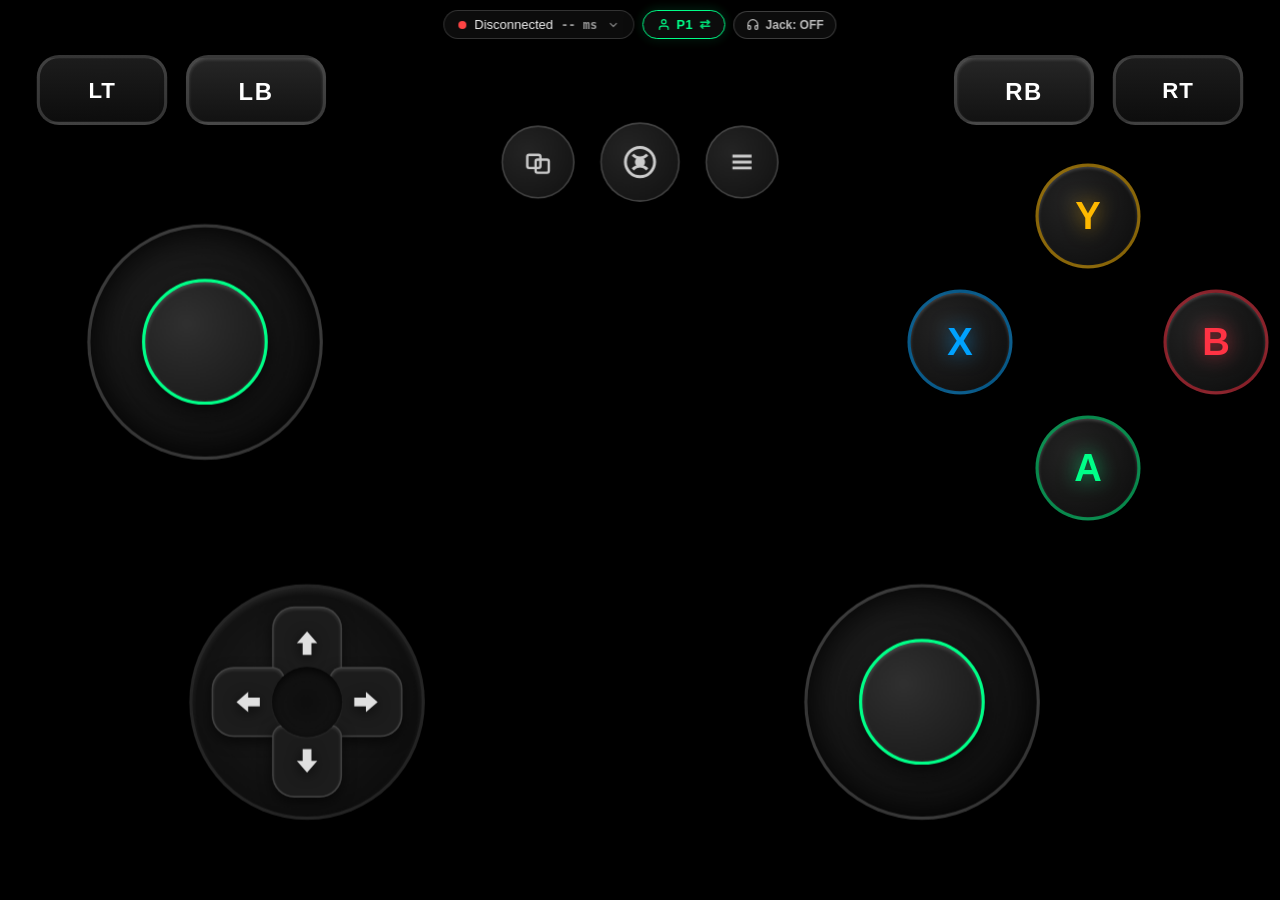
==== commit a918d68b: "feat: multi-transport auto-failover, custom preset import/export, CSS studio, and steam deck trackpa" ====
--- a/WebClient/index.html
+++ b/WebClient/index.html
@@ -8,6 +8,7 @@
     <meta name="apple-mobile-web-app-status-bar-style" content="black-translucent">
     <title>OmniPad - Universal Gamepad</title>
     <link rel="stylesheet" href="css/controller.css">
+    <style id="omnipad-user-custom-css"></style>
 </head>
 <body class="theme-stealth">
     <!-- Floating Minimalist HUD (Always visible, non-blocking) -->
@@ -48,14 +49,41 @@
         <div class="hud-left">
             <label class="preset-label" for="preset-selector">Preset:</label>
             <select id="preset-selector">
-                <option value="xbox">Xbox 360 Standard</option>
-                <option value="playstation">PlayStation DualShock</option>
-                <option value="arcade">Arcade Fightstick (Sanwa 8-Btn)</option>
-                <option value="hitbox">Tekken Hitbox (8-Way)</option>
-                <option value="racing">Racing Wheel & Pedals</option>
-                <option value="fps">FPS Precision (Gyro)</option>
-                <option value="retro">Retro Arcade (NES/SNES)</option>
-                <option value="trackpad">Couch PC Trackpad</option>
+                <optgroup label="Modern Consoles">
+                    <option value="xbox">Xbox 360 Standard</option>
+                    <option value="playstation">PlayStation DualShock (+ Touchpad)</option>
+                    <option value="switch_pro">Nintendo Switch Pro</option>
+                </optgroup>
+                <optgroup label="Fighting & Arcade">
+                    <option value="arcade">Arcade Fightstick (Sanwa 8-Btn)</option>
+                    <option value="hitbox">Tekken Hitbox (8-Way)</option>
+                    <option value="sega_saturn">Sega Saturn / Genesis (6-Btn)</option>
+                </optgroup>
+                <optgroup label="Retro Consoles">
+                    <option value="gamecube">Nintendo GameCube</option>
+                    <option value="n64">Nintendo 64</option>
+                    <option value="snes_retro">Retro SNES / Classic</option>
+                    <option value="ps1_classic">PlayStation 1 Classic (PSX)</option>
+                    <option value="nes_retro">NES / Game Boy Classic</option>
+                </optgroup>
+                <optgroup label="Handhelds">
+                    <option value="ds_3ds">Nintendo 3DS / Dual Screen</option>
+                </optgroup>
+                <optgroup label="Action & Simulators">
+                    <option value="twinstick">Twin-Stick Shooter</option>
+                    <option value="fps">FPS Precision (Gyro)</option>
+                    <option value="racing">Racing Wheel & Pedals</option>
+                    <option value="hotas_flight">Flight Sim / HOTAS</option>
+                    <option value="mmo_action">MMO / RPG Action Bar</option>
+                </optgroup>
+                <optgroup label="Utility & Diagnostics">
+                    <option value="touchpad_only">Touchpad-Only (Edge-to-Edge)</option>
+                    <option value="trackpad">Couch Desktop Mouse</option>
+                    <option value="debug_all">Diagnostic & Debug (All Controls)</option>
+                </optgroup>
+                <optgroup label="Custom Presets" id="optgroup-custom-presets">
+                    <!-- Populated dynamically -->
+                </optgroup>
             </select>
             <button id="btn-topbar-slot" class="hud-btn hud-slot-btn" title="Switch Player Slot">
                 <svg width="14" height="14" viewBox="0 0 24 24" fill="none" stroke="currentColor" stroke-width="2" stroke-linecap="round" stroke-linejoin="round"><path d="M20 21v-2a4 4 0 0 0-4-4H8a4 4 0 0 0-4 4v2"></path><circle cx="12" cy="7" r="4"></circle></svg>
@@ -91,20 +119,50 @@
         <div class="toolbar-content">
             <span class="toolbar-title">
                 <svg width="16" height="16" viewBox="0 0 24 24" fill="none" stroke="currentColor" stroke-width="2"><path d="M12 20h9"></path><path d="M16.5 3.5a2.121 2.121 0 0 1 3 3L7 19l-4 1 1-4L16.5 3.5z"></path></svg>
-                Canvas Editor
+                Editor
             </span>
-            <button id="btn-add-button" class="tool-btn">
-                <svg width="14" height="14" viewBox="0 0 24 24" fill="none" stroke="currentColor" stroke-width="2.5"><line x1="12" y1="5" x2="12" y2="19"></line><line x1="5" y1="12" x2="19" y2="12"></line></svg>
-                Button
-            </button>
-            <button id="btn-add-combo" class="tool-btn">
-                <svg width="14" height="14" viewBox="0 0 24 24" fill="none" stroke="currentColor" stroke-width="2"><polygon points="12 2 2 7 12 12 22 7 12 2"></polygon><polyline points="2 17 12 22 22 17"></polyline><polyline points="2 12 12 17 22 12"></polyline></svg>
-                Combo
-            </button>
-            <button id="btn-add-macro" class="tool-btn">
-                <svg width="14" height="14" viewBox="0 0 24 24" fill="none" stroke="currentColor" stroke-width="2"><polygon points="13 2 3 14 12 14 11 22 21 10 12 10 13 2"></polygon></svg>
-                Macro
-            </button>
+
+            <select id="select-add-control" class="toolbar-select" title="Add Control to Canvas">
+                <option value="" disabled selected>+ Add Control...</option>
+                <optgroup label="Buttons & Triggers">
+                    <option value="btn_standard">Standard Button</option>
+                    <option value="btn_paddle">Rear Grip Paddle (P1-P4)</option>
+                    <option value="btn_toggle">Toggle / Latch Button</option>
+                    <option value="btn_turbo">Turbo Rapid-Fire Button</option>
+                    <option value="btn_hold_dual">Hold-Dual Action Button</option>
+                    <option value="btn_shoulder">Shoulder Bumper (LB/RB)</option>
+                </optgroup>
+                <optgroup label="Touchpads & Multi-Modal">
+                    <option value="tp_scroll">Scroll Wheel Trackpad</option>
+                    <option value="tp_dpad">D-Pad Trackpad</option>
+                    <option value="tp_abxy">ABXY Diamond Trackpad</option>
+                    <option value="tp_mouse">Mouse / Camera Trackpad</option>
+                </optgroup>
+                <optgroup label="Sticks & D-Pads">
+                    <option value="ctrl_left_stick">Left Analog Stick</option>
+                    <option value="ctrl_right_stick">Right Analog Stick</option>
+                    <option value="ctrl_dpad">Embossed D-Pad</option>
+                </optgroup>
+                <optgroup label="Combos & Macros">
+                    <option value="ctrl_combo">Combo Chord (e.g. X+Y)</option>
+                    <option value="ctrl_macro">Timed Macro Button</option>
+                </optgroup>
+                <optgroup label="Special Functions">
+                    <option value="fn_mute">Audio Jack Mute Toggle</option>
+                    <option value="fn_recenter">Gyro Recenter Button</option>
+                </optgroup>
+            </select>
+
+            <button id="btn-inspect-element" class="tool-btn" title="Inspect & Remap Selected Element">
+                <svg width="14" height="14" viewBox="0 0 24 24" fill="none" stroke="currentColor" stroke-width="2"><circle cx="12" cy="12" r="3"></circle><path d="M19.4 15a1.65 1.65 0 0 0 .33 1.82l.06.06a2 2 0 0 1 0 2.83 2 2 0 0 1-2.83 0l-.06-.06a1.65 1.65 0 0 0-1.82-.33 1.65 1.65 0 0 0-1 1.51V21a2 2 0 0 1-2 2 2 2 0 0 1-2-2v-.09A1.65 1.65 0 0 0 9 19.4a1.65 1.65 0 0 0-1.82.33l-.06.06a2 2 0 0 1-2.83 0 2 2 0 0 1 0-2.83l.06-.06a1.65 1.65 0 0 0 .33-1.82 1.65 1.65 0 0 0-1.51-1H3a2 2 0 0 1-2-2 2 2 0 0 1 2-2h.09A1.65 1.65 0 0 0 4.6 9a1.65 1.65 0 0 0-.33-1.82l-.06-.06a2 2 0 0 1 0-2.83 2 2 0 0 1 2.83 0l.06.06a1.65 1.65 0 0 0 1.82.33H9a1.65 1.65 0 0 0 1-1.51V3a2 2 0 0 1 2-2 2 2 0 0 1 2 2v.09a1.65 1.65 0 0 0 1 1.51 1.65 1.65 0 0 0 1.82-.33l.06-.06a2 2 0 0 1 2.83 0 2 2 0 0 1 0 2.83l-.06.06a1.65 1.65 0 0 0-.33 1.82V9a1.65 1.65 0 0 0 1.51 1H21a2 2 0 0 1 2 2 2 2 0 0 1-2 2h-.09a1.65 1.65 0 0 0-1.51 1z"></path></svg>
+                Remap
+            </button>
+
+            <button id="btn-delete-element" class="tool-btn btn-danger" title="Delete Selected Element">
+                <svg width="14" height="14" viewBox="0 0 24 24" fill="none" stroke="currentColor" stroke-width="2"><polyline points="3 6 5 6 21 6"></polyline><path d="M19 6v14a2 2 0 0 1-2 2H7a2 2 0 0 1-2-2V6m3 0V4a2 2 0 0 1 2-2h4a2 2 0 0 1 2 2v2"></path></svg>
+                Delete
+            </button>
+
             <label class="scale-label">Scale: <input type="range" id="comp-scale-slider" min="50" max="200" value="100"></label>
             <label class="scale-label dpad-only-ctrl" id="dpad-spacing-label" style="display: none;" title="Adjust spacing between D-pad buttons">
                 Spacing: <input type="range" id="dpad-spacing-slider" min="0" max="30" value="14" step="1">
@@ -113,11 +171,25 @@
                 Btn Size: <input type="range" id="dpad-btnsize-slider" min="60" max="160" value="100" step="5">
             </label>
             <button id="dpad-bg-toggle" class="tool-btn dpad-only-ctrl" style="display: none;" title="Toggle Circular Background Disc">Disc: ON</button>
-            <button id="btn-save-layout" class="tool-btn btn-success">
+
+            <button id="btn-toolbar-export" class="tool-btn" title="Export Preset (JSON)">
+                <svg width="14" height="14" viewBox="0 0 24 24" fill="none" stroke="currentColor" stroke-width="2"><path d="M21 15v4a2 2 0 0 1-2 2H5a2 2 0 0 1-2-2v-4"></path><polyline points="7 10 12 15 17 10"></polyline><line x1="12" y1="15" x2="12" y2="3"></line></svg>
+                Export
+            </button>
+            <button id="btn-toolbar-import" class="tool-btn" title="Import Preset (JSON)">
+                <svg width="14" height="14" viewBox="0 0 24 24" fill="none" stroke="currentColor" stroke-width="2"><path d="M21 15v4a2 2 0 0 1-2 2H5a2 2 0 0 1-2-2v-4"></path><polyline points="17 8 12 3 7 8"></polyline><line x1="12" y1="3" x2="12" y2="15"></line></svg>
+                Import
+            </button>
+
+            <button id="btn-save-layout" class="tool-btn btn-success" title="Save Changes">
                 <svg width="14" height="14" viewBox="0 0 24 24" fill="none" stroke="currentColor" stroke-width="2.5"><polyline points="20 6 9 17 4 12"></polyline></svg>
                 Save
             </button>
-            <button id="btn-reset-layout" class="tool-btn btn-danger">
+            <button id="btn-save-as-new" class="tool-btn" title="Save as New Preset...">
+                <svg width="14" height="14" viewBox="0 0 24 24" fill="none" stroke="currentColor" stroke-width="2"><path d="M19 21H5a2 2 0 0 1-2-2V5a2 2 0 0 1 2-2h11l5 5v11a2 2 0 0 1-2 2z"></path><polyline points="17 21 17 13 7 13 7 21"></polyline><polyline points="7 3 7 8 15 8"></polyline></svg>
+                Save As...
+            </button>
+            <button id="btn-reset-layout" class="tool-btn btn-danger" title="Reset to Preset Default">
                 <svg width="14" height="14" viewBox="0 0 24 24" fill="none" stroke="currentColor" stroke-width="2"><polyline points="1 4 1 10 7 10"></polyline><path d="M3.51 15a9 9 0 1 0 2.13-9.36L1 10"></path></svg>
                 Reset
             </button>
@@ -127,6 +199,7 @@
 
     <!-- Settings & Macro Modal -->
     <div id="settings-modal" class="modal hidden">
+        <div class="modal-backdrop" id="backdrop-settings"></div>
         <div class="modal-content">
             <div class="modal-header">
                 <h2>Controller Settings</h2>
@@ -137,6 +210,7 @@
             <div class="modal-body">
                 <div class="tab-buttons">
                     <button class="tab-btn active" data-tab="tab-general">General</button>
+                    <button class="tab-btn" data-tab="tab-design">Design & Themes</button>
                     <button class="tab-btn" data-tab="tab-gyro">Gyro & Motion</button>
                     <button class="tab-btn" data-tab="tab-macros">Macros & Combos</button>
                     <button class="tab-btn" data-tab="tab-profiles">Profiles</button>
@@ -151,6 +225,8 @@
                             <option value="theme-neon">Cyberpunk Neon</option>
                             <option value="theme-xbox">Xbox Carbon & Green</option>
                             <option value="theme-playstation">PlayStation Cobalt</option>
+                            <option value="theme-retro-gb">Classic Game Boy</option>
+                            <option value="theme-atomic-purple">Atomic Purple (Translucent)</option>
                         </select>
                     </div>
                     <div class="setting-group">
@@ -177,6 +253,62 @@
                     <div class="setting-group">
                         <label>Screen Brightness Dimmer: <span id="val-brightness">100%</span></label>
                         <input type="range" id="setting-brightness" min="15" max="100" value="100">
+                    </div>
+                </div>
+
+                <!-- Tab: Design & Themes -->
+                <div id="tab-design" class="tab-pane">
+                    <h3>Theme & CSS Studio</h3>
+                    <p class="hint">Customize controller colors, shapes, and inject your own custom CSS rules in real time.</p>
+                    
+                    <div class="setting-group">
+                        <label>Preset Visual Theme</label>
+                        <select id="studio-theme-select">
+                            <option value="theme-stealth">OLED Stealth (Pure Black)</option>
+                            <option value="theme-neon">Cyberpunk Neon</option>
+                            <option value="theme-xbox">Xbox Carbon & Green</option>
+                            <option value="theme-playstation">PlayStation Cobalt</option>
+                            <option value="theme-retro-gb">Classic Retro Game Boy</option>
+                            <option value="theme-atomic-purple">Atomic Purple (Translucent)</option>
+                        </select>
+                    </div>
+
+                    <div class="setting-group">
+                        <label>Accent & Glow Color</label>
+                        <div class="color-row">
+                            <input type="color" id="studio-accent-color" value="#00ff88" class="color-picker-input">
+                            <span id="val-studio-accent" class="code-badge">#00ff88</span>
+                        </div>
+                    </div>
+
+                    <div class="setting-group">
+                        <label>Button Corner Radius: <span id="val-studio-radius">50%</span></label>
+                        <input type="range" id="studio-radius-slider" min="0" max="36" value="28">
+                    </div>
+
+                    <div class="setting-group">
+                        <label>Button Background Tint</label>
+                        <div class="color-row">
+                            <input type="color" id="studio-btn-bg-color" value="#222222" class="color-picker-input">
+                            <span id="val-studio-btn-bg" class="code-badge">#222222</span>
+                        </div>
+                    </div>
+
+                    <div class="setting-group">
+                        <label>Button Text / Glyph Color</label>
+                        <div class="color-row">
+                            <input type="color" id="studio-btn-text-color" value="#ffffff" class="color-picker-input">
+                            <span id="val-studio-btn-text" class="code-badge">#ffffff</span>
+                        </div>
+                    </div>
+
+                    <div class="setting-group">
+                        <label>Live Custom CSS Overrides</label>
+                        <textarea id="custom-css-editor" class="code-editor" spellcheck="false" placeholder="/* Enter custom CSS rules here (affects all controller elements live) */&#10;.game-btn { border-color: #00ffff; }&#10;.joystick-base { box-shadow: 0 0 20px rgba(0, 255, 255, 0.4); }"></textarea>
+                        <div class="css-studio-buttons" style="display: flex; gap: 8px; margin-top: 8px;">
+                            <button id="btn-apply-custom-css" class="tool-btn btn-success">Apply CSS</button>
+                            <button id="btn-reset-custom-css" class="tool-btn btn-danger">Reset CSS</button>
+                        </div>
                     </div>
                 </div>
 
@@ -225,12 +357,171 @@
 
                 <!-- Tab: Profiles -->
                 <div id="tab-profiles" class="tab-pane">
-                    <h3>Layout Profiles</h3>
-                    <div class="profile-actions">
-                        <button id="btn-export-profile" class="btn-primary">Export Current Profile (JSON)</button>
-                        <button id="btn-import-profile" class="btn-secondary">Import Profile (JSON)</button>
+                    <h3>Layout & Profile Management</h3>
+                    <p class="hint">Export, backup, share, or import custom controller profiles with themes included.</p>
+                    
+                    <div class="profile-actions-grid" style="display: grid; grid-template-columns: 1fr 1fr; gap: 8px; margin-bottom: 16px;">
+                        <button id="btn-export-profile" class="btn-primary">
+                            <svg width="14" height="14" viewBox="0 0 24 24" fill="none" stroke="currentColor" stroke-width="2" style="margin-right: 4px;"><path d="M21 15v4a2 2 0 0 1-2 2H5a2 2 0 0 1-2-2v-4"></path><polyline points="7 10 12 15 17 10"></polyline><line x1="12" y1="15" x2="12" y2="3"></line></svg>
+                            Export JSON File
+                        </button>
+                        <button id="btn-copy-profile-clipboard" class="tool-btn">
+                            <svg width="14" height="14" viewBox="0 0 24 24" fill="none" stroke="currentColor" stroke-width="2" style="margin-right: 4px;"><rect x="9" y="9" width="13" height="13" rx="2" ry="2"></rect><path d="M5 15H4a2 2 0 0 1-2-2V4a2 2 0 0 1 2-2h9a2 2 0 0 1 2 2v1"></path></svg>
+                            Copy to Clipboard
+                        </button>
+                        <button id="btn-import-profile" class="btn-secondary">
+                            <svg width="14" height="14" viewBox="0 0 24 24" fill="none" stroke="currentColor" stroke-width="2" style="margin-right: 4px;"><path d="M21 15v4a2 2 0 0 1-2 2H5a2 2 0 0 1-2-2v-4"></path><polyline points="17 8 12 3 7 8"></polyline><line x1="12" y1="3" x2="12" y2="15"></line></svg>
+                            Upload JSON File
+                        </button>
+                        <button id="btn-open-paste-modal" class="tool-btn">
+                            <svg width="14" height="14" viewBox="0 0 24 24" fill="none" stroke="currentColor" stroke-width="2" style="margin-right: 4px;"><path d="M16 4h2a2 2 0 0 1 2 2v14a2 2 0 0 1-2 2H6a2 2 0 0 1-2-2V6a2 2 0 0 1 2-2h2"></path><rect x="8" y="2" width="8" height="4" rx="1" ry="1"></rect></svg>
+                            Paste JSON Text
+                        </button>
                         <input type="file" id="file-import-profile" style="display: none" accept=".json">
                     </div>
+
+                    <h4>Saved Custom Presets</h4>
+                    <div id="custom-presets-list" class="profile-catalog-list">
+                        <!-- Rendered dynamically -->
+                    </div>
+                </div>
+            </div>
+        </div>
+    </div>
+
+    <!-- Modal: Import / Export Preset -->
+    <div id="modal-import-export" class="modal hidden">
+        <div class="modal-backdrop" id="backdrop-import-export"></div>
+        <div class="modal-content import-export-card">
+            <div class="modal-header">
+                <h2>Import / Export Preset</h2>
+                <button id="btn-close-import-export" class="close-btn" title="Close">
+                    <svg width="18" height="18" viewBox="0 0 24 24" fill="none" stroke="currentColor" stroke-width="2.5"><line x1="18" y1="6" x2="6" y2="18"></line><line x1="6" y1="6" x2="18" y2="18"></line></svg>
+                </button>
+            </div>
+            <div class="modal-body">
+                <p class="modal-subtitle">Share presets, themes, and custom layouts with JSON.</p>
+                <div class="import-export-actions-row">
+                    <button id="btn-modal-download-json" class="btn-primary">Download .json</button>
+                    <button id="btn-modal-copy-json" class="tool-btn">Copy to Clipboard</button>
+                    <button id="btn-modal-trigger-upload" class="tool-btn">Upload File</button>
+                    <input type="file" id="modal-file-upload" style="display: none;" accept=".json">
+                </div>
+                <textarea id="import-export-textarea" class="code-editor" placeholder="Paste preset JSON here to import, or copy from here to export..."></textarea>
+                <div class="import-export-footer">
+                    <button id="btn-modal-apply-import" class="btn-success">Import from Textarea</button>
+                </div>
+            </div>
+        </div>
+    </div>
+
+    <!-- Modal: Button Inspector & Remapper -->
+    <div id="modal-button-inspector" class="modal hidden">
+        <div class="modal-backdrop" id="backdrop-button-inspector"></div>
+        <div class="modal-content inspector-card">
+            <div class="modal-header">
+                <h2>Inspect & Remap Control</h2>
+                <button id="btn-close-inspector" class="close-btn" title="Close">
+                    <svg width="18" height="18" viewBox="0 0 24 24" fill="none" stroke="currentColor" stroke-width="2.5"><line x1="18" y1="6" x2="6" y2="18"></line><line x1="6" y1="6" x2="18" y2="18"></line></svg>
+                </button>
+            </div>
+            <div class="modal-body">
+                <div class="setting-group">
+                    <label>Control ID: <span id="insp-elem-id" class="code-badge">--</span></label>
+                </div>
+                <div class="setting-group">
+                    <label>Label Text</label>
+                    <input type="text" id="insp-elem-label" placeholder="e.g. A, SPRINT, HEAVY">
+                </div>
+                <div class="setting-group">
+                    <label>Button Behavior</label>
+                    <select id="insp-elem-behavior">
+                        <option value="momentary">Momentary (Standard Press/Release)</option>
+                        <option value="latch">Toggle / Latch (Tap to Lock ON/OFF)</option>
+                        <option value="turbo">Turbo / Rapid-Fire (20 Hz pulse while held)</option>
+                        <option value="hold_dual">Hold-Dual (Tap = Primary, Hold = Secondary)</option>
+                    </select>
+                </div>
+                <div class="setting-group">
+                    <label>Action / Primary Binding</label>
+                    <select id="insp-elem-binding">
+                        <optgroup label="Face Buttons">
+                            <option value="0x1000">A (South)</option>
+                            <option value="0x2000">B (East)</option>
+                            <option value="0x4000">X (West)</option>
+                            <option value="0x8000">Y (North)</option>
+                        </optgroup>
+                        <optgroup label="Shoulders & Triggers">
+                            <option value="0x0100">LB (Left Bumper)</option>
+                            <option value="0x0200">RB (Right Bumper)</option>
+                            <option value="trigger_lt">LT (Left Trigger Analog/Full)</option>
+                            <option value="trigger_rt">RT (Right Trigger Analog/Full)</option>
+                        </optgroup>
+                        <optgroup label="Rear Grip Paddles">
+                            <option value="paddle_p1">P1 (Rear Upper Left)</option>
+                            <option value="paddle_p2">P2 (Rear Upper Right)</option>
+                            <option value="paddle_p3">P3 (Rear Lower Left)</option>
+                            <option value="paddle_p4">P4 (Rear Lower Right)</option>
+                        </optgroup>
+                        <optgroup label="Stick Clicks">
+                            <option value="0x0040">LS Click (L3)</option>
+                            <option value="0x0080">RS Click (R3)</option>
+                        </optgroup>
+                        <optgroup label="D-Pad Directions">
+                            <option value="0x0001">D-Pad Up</option>
+                            <option value="0x0002">D-Pad Down</option>
+                            <option value="0x0004">D-Pad Left</option>
+                            <option value="0x0008">D-Pad Right</option>
+                        </optgroup>
+                        <optgroup label="Menu & System">
+                            <option value="0x0010">Start (Menu)</option>
+                            <option value="0x0020">Back (View / Select)</option>
+                            <option value="0x0400">Xbox Guide / PS Home</option>
+                        </optgroup>
+                        <optgroup label="Special Functions">
+                            <option value="fn_mute">Audio Jack Mute Toggle</option>
+                            <option value="fn_recenter">Gyro Aim Re-center</option>
+                            <option value="fn_turbo_toggle">Turbo Mode Toggle</option>
+                        </optgroup>
+                    </select>
+                </div>
+                <div class="setting-group" id="insp-secondary-group" style="display: none;">
+                    <label>Secondary Action (for Hold-Dual &gt;250ms)</label>
+                    <select id="insp-elem-secondary">
+                        <option value="0x8000">Y Button</option>
+                        <option value="0x4000">X Button</option>
+                        <option value="0x2000">B Button</option>
+                        <option value="0x1000">A Button</option>
+                        <option value="0x0100">LB Bumper</option>
+                        <option value="0x0200">RB Bumper</option>
+                        <option value="trigger_rt">RT Trigger</option>
+                    </select>
+                </div>
+                <div class="setting-group" id="insp-combo-group" style="display: none;">
+                    <label>Combo Buttons (comma-separated, e.g. LB,RB or X,A)</label>
+                    <input type="text" id="insp-elem-combo" placeholder="LB,RB">
+                </div>
+                <div class="setting-group" id="insp-macro-group" style="display: none;">
+                    <label>Assigned Macro</label>
+                    <select id="insp-elem-macro">
+                        <option value="macro_ewgf">⚡ EWGF (Tekken Electric)</option>
+                        <option value="macro_slide_cancel">⚡ Slide-Cancel (COD Sprint)</option>
+                        <option value="macro_hadouken">⚡ Hadouken (QCF + P)</option>
+                    </select>
+                </div>
+                <div class="setting-group-row">
+                    <div class="setting-col">
+                        <label>Width (px)</label>
+                        <input type="number" id="insp-elem-w" min="20" max="300" step="2">
+                    </div>
+                    <div class="setting-col">
+                        <label>Height (px)</label>
+                        <input type="number" id="insp-elem-h" min="20" max="300" step="2">
+                    </div>
+                </div>
+                <div class="inspector-footer">
+                    <button id="btn-inspector-apply" class="btn-success">Apply Changes</button>
+                    <button id="btn-inspector-delete" class="tool-btn btn-danger">Delete Element</button>
                 </div>
             </div>
         </div>
--- a/WebClient/css/controller.css
+++ b/WebClient/css/controller.css
@@ -24,53 +24,97 @@
     color: #eee;
 }
 
-/* --- THEMES --- */
-body.theme-stealth {
+/* --- THEMES & CSS DESIGN VARIABLES --- */
+:root {
     --bg-color: #000000;
     --panel-bg: rgba(18, 18, 18, 0.7);
     --accent: #00ff88;
-    --btn-bg: #141414;
-    --btn-border: #282828;
-    --btn-text: #fff;
+    --accent-glow: rgba(0, 255, 136, 0.4);
+    --btn-bg: radial-gradient(circle at 35% 35%, #2a2a2a 0%, #141414 70%, #0d0d0d 100%);
+    --btn-border: rgba(255, 255, 255, 0.16);
+    --btn-radius: 50%;
+    --btn-text: #ffffff;
     --btn-active: #00ff88;
-    --stick-base: #101010;
-    --stick-knob: #222222;
+    --stick-base: radial-gradient(circle, #181818 0%, #0c0c0c 100%);
+    --stick-knob: radial-gradient(circle at 35% 35%, #333333 0%, #1a1a1a 100%);
+}
+
+body.theme-stealth {
+    --bg-color: #000000;
+    --panel-bg: rgba(18, 18, 18, 0.85);
+    --accent: #00ff88;
+    --accent-glow: rgba(0, 255, 136, 0.4);
+    --btn-bg: radial-gradient(circle at 35% 35%, #242424 0%, #121212 70%, #080808 100%);
+    --btn-border: rgba(255, 255, 255, 0.18);
+    --btn-text: #ffffff;
+    --btn-active: #00ff88;
+    --stick-base: radial-gradient(circle, #151515 0%, #080808 100%);
+    --stick-knob: radial-gradient(circle at 35% 35%, #2e2e2e 0%, #161616 100%);
 }
 
 body.theme-neon {
-    --bg-color: #05050f;
-    --panel-bg: rgba(15, 10, 30, 0.7);
+    --bg-color: #050512;
+    --panel-bg: rgba(15, 10, 32, 0.85);
     --accent: #00f0ff;
-    --btn-bg: #100a20;
+    --accent-glow: rgba(0, 240, 255, 0.5);
+    --btn-bg: radial-gradient(circle at 35% 35%, #24143a 0%, #100a20 70%, #070410 100%);
     --btn-border: #ff0077;
     --btn-text: #00f0ff;
     --btn-active: #ff0077;
-    --stick-base: #0f0820;
-    --stick-knob: #00f0ff;
+    --stick-base: radial-gradient(circle, #1a0f30 0%, #080314 100%);
+    --stick-knob: radial-gradient(circle at 35% 35%, #ff0077 0%, #880040 100%);
 }
 
 body.theme-xbox {
-    --bg-color: #0d0d0d;
-    --panel-bg: rgba(20, 20, 20, 0.7);
+    --bg-color: #0a0e0a;
+    --panel-bg: rgba(18, 24, 18, 0.85);
     --accent: #107c10;
-    --btn-bg: #1f1f1f;
-    --btn-border: #333333;
+    --accent-glow: rgba(16, 124, 16, 0.5);
+    --btn-bg: radial-gradient(circle at 35% 35%, #222c22 0%, #141a14 70%, #0a0e0a 100%);
+    --btn-border: rgba(16, 124, 16, 0.4);
     --btn-text: #ffffff;
     --btn-active: #107c10;
-    --stick-base: #171717;
-    --stick-knob: #2a2a2a;
+    --stick-base: radial-gradient(circle, #182018 0%, #0a0d0a 100%);
+    --stick-knob: radial-gradient(circle at 35% 35%, #2d382d 0%, #161c16 100%);
 }
 
 body.theme-playstation {
-    --bg-color: #0a0e1a;
-    --panel-bg: rgba(12, 18, 32, 0.7);
-    --accent: #00439c;
-    --btn-bg: #121a2c;
-    --btn-border: #22304d;
+    --bg-color: #080c18;
+    --panel-bg: rgba(12, 20, 36, 0.85);
+    --accent: #0070d1;
+    --accent-glow: rgba(0, 112, 209, 0.5);
+    --btn-bg: radial-gradient(circle at 35% 35%, #18243c 0%, #101626 70%, #080b14 100%);
+    --btn-border: rgba(0, 112, 209, 0.4);
     --btn-text: #ffffff;
     --btn-active: #0070d1;
-    --stick-base: #141d30;
-    --stick-knob: #1f2c47;
+    --stick-base: radial-gradient(circle, #121a2c 0%, #070a12 100%);
+    --stick-knob: radial-gradient(circle at 35% 35%, #1e2c48 0%, #0f1624 100%);
+}
+
+body.theme-retro-gb {
+    --bg-color: #c4beaa;
+    --panel-bg: rgba(160, 155, 140, 0.9);
+    --accent: #8b1d3f;
+    --accent-glow: rgba(139, 29, 63, 0.4);
+    --btn-bg: radial-gradient(circle at 35% 35%, #aa254d 0%, #8b1d3f 70%, #5e1028 100%);
+    --btn-border: rgba(60, 10, 24, 0.6);
+    --btn-text: #ffffff;
+    --btn-active: #d6336c;
+    --stick-base: radial-gradient(circle, #858072 0%, #5a574d 100%);
+    --stick-knob: radial-gradient(circle at 35% 35%, #555 0%, #2b2b2b 100%);
+}
+
+body.theme-atomic-purple {
+    --bg-color: #1a0933;
+    --panel-bg: rgba(48, 18, 90, 0.85);
+    --accent: #c77dff;
+    --accent-glow: rgba(199, 125, 255, 0.5);
+    --btn-bg: radial-gradient(circle at 35% 35%, #4a1575 0%, #2e084d 70%, #180329 100%);
+    --btn-border: rgba(199, 125, 255, 0.4);
+    --btn-text: #f0e6ff;
+    --btn-active: #c77dff;
+    --stick-base: radial-gradient(circle, #2d0b47 0%, #140224 100%);
+    --stick-knob: radial-gradient(circle at 35% 35%, #5c1b91 0%, #2a0845 100%);
 }
 
 body {
@@ -349,9 +393,9 @@
 
 /* Face Buttons */
 .game-btn {
-    border-radius: 50%;
-    background: radial-gradient(circle at 35% 35%, #2a2a2a 0%, #141414 70%, #0d0d0d 100%);
-    border: 2px solid rgba(255, 255, 255, 0.16);
+    border-radius: var(--btn-radius, 50%);
+    background: var(--btn-bg);
+    border: 2px solid var(--btn-border);
     color: var(--btn-text);
     font-weight: 800;
     font-size: 24px;
@@ -367,6 +411,7 @@
 
 .game-btn.active, .game-btn:active {
     opacity: 0.92;
+    box-shadow: 0 0 20px var(--accent);
 }
 
 /* Pill Button for Select, Start, Options, Share, Handbrake, Macros */
@@ -484,6 +529,56 @@
 
 .game-btn.btn-ps-crs { color: #40c4ff; border-color: rgba(64, 196, 255, 0.5); font-size: 20px; }
 .game-btn.btn-ps-crs.active { background: #40c4ff; color: #fff; box-shadow: 0 0 26px #40c4ff; }
+
+/* GameCube Specific Colors */
+.game-btn.btn-gc-a { background: radial-gradient(circle at 35% 35%, #2ed573 0%, #10ac84 100%); color: #fff; font-size: 32px; font-weight: 800; border: 2.5px solid #7bed9f; box-shadow: 0 4px 20px rgba(46, 213, 115, 0.4); }
+.game-btn.btn-gc-a.active { background: #7bed9f; color: #000; box-shadow: 0 0 35px #2ed573; }
+
+.game-btn.btn-gc-b { background: radial-gradient(circle at 35% 35%, #ff4757 0%, #ee5253 100%); color: #fff; font-size: 20px; font-weight: 800; border: 2px solid #ff6b81; }
+.game-btn.btn-gc-b.active { background: #ff6b81; color: #fff; box-shadow: 0 0 25px #ff4757; }
+
+.game-btn.btn-gc-x, .game-btn.btn-gc-y { background: #2f3542; color: #ced6e0; font-size: 18px; font-weight: 700; border: 1.5px solid rgba(255, 255, 255, 0.25); border-radius: 20px; }
+.game-btn.btn-gc-x.active, .game-btn.btn-gc-y.active { background: #70a1ff; color: #000; box-shadow: 0 0 20px #70a1ff; }
+
+.game-btn.btn-gc-z { background: #5f27cd; color: #fff; border-color: #8c7ae6; font-weight: 800; }
+.game-btn.btn-gc-z.active { background: #9b59b6; box-shadow: 0 0 24px #5f27cd; }
+
+.game-btn.btn-gc-start { background: #eb2f06; color: #fff; font-size: 11px; font-weight: 700; border-radius: 50%; border: 1.5px solid #ff6b6b; }
+.game-btn.btn-gc-start.active { background: #ff7675; box-shadow: 0 0 20px #eb2f06; }
+
+.joystick-container.btn-gc-cstick .joystick-knob { background: radial-gradient(circle at 35% 35%, #fbc531 0%, #e1b12c 100%) !important; border-color: #f1c40f !important; }
+
+/* N64 Specific Colors */
+.game-btn.btn-n64-a { background: radial-gradient(circle at 35% 35%, #0984e3 0%, #0652dd 100%); color: #fff; font-weight: 800; border: 2px solid #74b9ff; }
+.game-btn.btn-n64-a.active { background: #74b9ff; color: #000; box-shadow: 0 0 26px #0984e3; }
+
+.game-btn.btn-n64-b { background: radial-gradient(circle at 35% 35%, #00b894 0%, #009432 100%); color: #fff; font-weight: 800; border: 2px solid #55efc4; }
+.game-btn.btn-n64-b.active { background: #55efc4; color: #000; box-shadow: 0 0 26px #00b894; }
+
+.game-btn.btn-n64-c { background: radial-gradient(circle at 35% 35%, #fdcb6e 0%, #e17055 100%); color: #000; font-weight: 800; font-size: 13px; border: 1.5px solid #ffeaa7; }
+.game-btn.btn-n64-c.active { background: #ffeaa7; color: #000; box-shadow: 0 0 22px #fdcb6e; }
+
+.game-btn.btn-n64-z { background: #636e72; color: #dfe6e9; border: 1.5px solid #b2bec3; }
+.game-btn.btn-n64-z.active { background: #dfe6e9; color: #000; box-shadow: 0 0 22px #dfe6e9; }
+
+.game-btn.btn-n64-start { background: #d63031; color: #fff; font-size: 11px; font-weight: 800; border-radius: 50%; border: 1.5px solid #ff7675; }
+.game-btn.btn-n64-start.active { background: #ff7675; box-shadow: 0 0 22px #d63031; }
+
+/* Sega Saturn / Genesis Colors */
+.game-btn.btn-sega-top { background: #1e272e; color: #808e9b; font-weight: 700; border: 1.5px solid rgba(255, 255, 255, 0.2); }
+.game-btn.btn-sega-top.active { background: #00d2d3; color: #000; box-shadow: 0 0 20px #00d2d3; }
+
+.game-btn.btn-sega-bot { background: #2f3542; color: #f1f2f6; font-weight: 800; border: 1.5px solid rgba(255, 255, 255, 0.3); }
+.game-btn.btn-sega-bot.active { background: #ff4757; color: #fff; box-shadow: 0 0 22px #ff4757; }
+
+.game-btn.btn-sega-start { background: #353b48; color: #f5f6fa; border: 1px solid rgba(255, 255, 255, 0.3); font-weight: 700; }
+
+/* NES / Game Boy Colors */
+.game-btn.btn-nes-a, .game-btn.btn-nes-b { background: radial-gradient(circle at 35% 35%, #c23616 0%, #8c1404 100%); color: #fff; font-weight: 800; border: 2px solid #e84118; }
+.game-btn.btn-nes-a.active, .game-btn.btn-nes-b.active { background: #ff6b6b; color: #fff; box-shadow: 0 0 26px #c23616; }
+
+.game-btn.btn-nes-turbo { background: #718093; color: #fff; font-size: 11px; font-weight: 700; border: 1px solid rgba(255, 255, 255, 0.3); }
+.game-btn.btn-nes-turbo.active { background: #e84118; box-shadow: 0 0 18px #e84118; }
 
 /* System Buttons (View, Menu, Guide) */
 .sys-btn {
@@ -768,6 +863,205 @@
     background: rgba(255, 255, 255, 0.03);
     border: 2px dashed rgba(255, 255, 255, 0.15);
     border-radius: 16px;
+}
+
+/* Rear Grip Paddle Button */
+.paddle-btn {
+    border-radius: 14px !important;
+    background: linear-gradient(135deg, #2a2a2a 0%, #141414 100%) !important;
+    border: 2px solid rgba(255, 255, 255, 0.25) !important;
+    color: #eee !important;
+    font-size: 13px !important;
+    font-weight: 800 !important;
+    letter-spacing: 0.5px !important;
+    box-shadow: 0 4px 12px rgba(0, 0, 0, 0.7), inset 0 1px 2px rgba(255, 255, 255, 0.2) !important;
+    display: flex !important;
+    align-items: center !important;
+    justify-content: center !important;
+}
+.paddle-btn.active, .paddle-btn:active {
+    background: var(--accent) !important;
+    color: #000 !important;
+    box-shadow: 0 0 20px var(--accent) !important;
+}
+
+/* Toggle / Latch Button with Illuminated Active State */
+.toggle-btn {
+    position: relative;
+}
+.toggle-btn.latched {
+    background: var(--accent) !important;
+    color: #000 !important;
+    border-color: #ffffff !important;
+    box-shadow: 0 0 24px var(--accent), inset 0 0 8px rgba(255, 255, 255, 0.6) !important;
+}
+.toggle-btn.latched::after {
+    content: '';
+    position: absolute;
+    top: 4px;
+    right: 6px;
+    width: 7px;
+    height: 7px;
+    border-radius: 50%;
+    background: #ffffff;
+    box-shadow: 0 0 8px #ffffff;
+}
+
+/* Turbo Rapid-Fire Indicator */
+.turbo-btn::before {
+    content: '⚡';
+    position: absolute;
+    top: 2px;
+    right: 4px;
+    font-size: 10px;
+    color: #ffaa00;
+}
+
+/* Steam-Deck Style D-Pad Trackpad */
+.touchpad-dpad-surface {
+    border-radius: 50% !important;
+    background: radial-gradient(circle, #1c1c24 0%, #0d0d12 100%) !important;
+    border: 2px solid rgba(255, 255, 255, 0.2) !important;
+    box-shadow: 0 6px 20px rgba(0, 0, 0, 0.7), inset 0 0 15px rgba(0, 0, 0, 0.5) !important;
+    overflow: hidden;
+    position: relative;
+}
+.tp-dpad-grid {
+    width: 100%;
+    height: 100%;
+    display: grid;
+    grid-template-columns: 1fr 1fr 1fr;
+    grid-template-rows: 1fr 1fr 1fr;
+    align-items: center;
+    justify-items: center;
+}
+.tp-dpad-sector {
+    display: flex;
+    align-items: center;
+    justify-content: center;
+    font-size: 16px;
+    color: rgba(255, 255, 255, 0.4);
+    transition: all 0.08s ease;
+    width: 100%;
+    height: 100%;
+}
+.tp-quad-up { grid-column: 2; grid-row: 1; }
+.tp-quad-left { grid-column: 1; grid-row: 2; }
+.tp-dpad-center {
+    grid-column: 2; grid-row: 2;
+    width: 26px; height: 26px;
+    border-radius: 50%;
+    background: rgba(255, 255, 255, 0.05);
+    border: 1px dashed rgba(255, 255, 255, 0.15);
+}
+.tp-quad-right { grid-column: 3; grid-row: 2; }
+.tp-quad-down { grid-column: 2; grid-row: 3; }
+.tp-dpad-sector.active {
+    background: rgba(0, 255, 136, 0.25);
+    color: var(--accent);
+    font-size: 20px;
+    text-shadow: 0 0 10px var(--accent);
+}
+
+/* Steam-Deck Style ABXY Diamond Trackpad */
+.touchpad-abxy-surface {
+    border-radius: 50% !important;
+    background: radial-gradient(circle, #1c1c24 0%, #0d0d12 100%) !important;
+    border: 2px solid rgba(255, 255, 255, 0.2) !important;
+    box-shadow: 0 6px 20px rgba(0, 0, 0, 0.7), inset 0 0 15px rgba(0, 0, 0, 0.5) !important;
+    overflow: hidden;
+    position: relative;
+}
+.tp-abxy-grid {
+    width: 100%;
+    height: 100%;
+    display: grid;
+    grid-template-columns: 1fr 1fr 1fr;
+    grid-template-rows: 1fr 1fr 1fr;
+    align-items: center;
+    justify-items: center;
+}
+.tp-abxy-sector {
+    display: flex;
+    align-items: center;
+    justify-content: center;
+    font-size: 16px;
+    font-weight: 800;
+    transition: all 0.08s ease;
+    width: 100%;
+    height: 100%;
+}
+.tp-abxy-y { grid-column: 2; grid-row: 1; color: #ffcc00; }
+.tp-abxy-x { grid-column: 1; grid-row: 2; color: #00ccff; }
+.tp-abxy-center {
+    grid-column: 2; grid-row: 2;
+    width: 26px; height: 26px;
+    border-radius: 50%;
+    background: rgba(255, 255, 255, 0.05);
+    border: 1px dashed rgba(255, 255, 255, 0.15);
+}
+.tp-abxy-b { grid-column: 3; grid-row: 2; color: #ff3344; }
+.tp-abxy-a { grid-column: 2; grid-row: 3; color: #00ff88; }
+.tp-abxy-sector.active {
+    background: rgba(255, 255, 255, 0.2);
+    transform: scale(1.15);
+    text-shadow: 0 0 12px currentColor;
+}
+
+/* Dedicated Scroll Wheel Touchpad */
+.touchpad-scroll-surface {
+    border-radius: 18px !important;
+    background: linear-gradient(to bottom, #18181f 0%, #0d0d12 100%) !important;
+    border: 2px solid rgba(255, 255, 255, 0.18) !important;
+    box-shadow: 0 4px 14px rgba(0, 0, 0, 0.7), inset 0 2px 6px rgba(0, 0, 0, 0.5) !important;
+    display: flex;
+    flex-direction: column;
+    align-items: center;
+    justify-content: center;
+    overflow: hidden;
+}
+.scroll-track {
+    width: 100%;
+    height: 100%;
+    display: flex;
+    flex-direction: column;
+    align-items: center;
+    justify-content: space-between;
+    padding: 8px 0;
+    position: relative;
+}
+.scroll-arrow {
+    font-size: 11px;
+    color: rgba(255, 255, 255, 0.35);
+}
+.scroll-grooves {
+    display: flex;
+    flex-direction: column;
+    gap: 8px;
+    width: 60%;
+    align-items: center;
+}
+.scroll-grooves .groove {
+    display: block;
+    width: 100%;
+    height: 3px;
+    background: rgba(255, 255, 255, 0.12);
+    border-radius: 2px;
+}
+.scroll-indicator {
+    position: absolute;
+    width: 75%;
+    height: 24px;
+    background: rgba(0, 255, 136, 0.2);
+    border: 1.5px solid var(--accent);
+    border-radius: 12px;
+    top: calc(50% - 12px);
+    transition: transform 0.05s ease, opacity 0.1s ease;
+    opacity: 0.6;
+}
+.touchpad-scroll-surface.scrolling .scroll-indicator {
+    opacity: 1;
+    box-shadow: 0 0 14px var(--accent);
 }
 
 /* Edit Mode Styling */
@@ -875,7 +1169,12 @@
 /* Modals */
 .modal {
     position: fixed;
-    inset: 0;
+    top: 0;
+    left: 0;
+    right: 0;
+    bottom: 0;
+    width: 100%;
+    height: 100%;
     background: rgba(0, 0, 0, 0.82);
     display: flex;
     align-items: center;
@@ -890,7 +1189,12 @@
 
 .modal-backdrop {
     position: absolute;
-    inset: 0;
+    top: 0;
+    left: 0;
+    right: 0;
+    bottom: 0;
+    width: 100%;
+    height: 100%;
     z-index: 1;
     background: transparent;
     cursor: pointer;
@@ -1618,3 +1922,200 @@
     box-shadow: 0 0 20px #00ff88 !important;
 }
 
+/* --- DUALSHOCK 4 / PS5 TOUCHPAD & TRACKPAD SURFACE --- */
+.touchpad-surface,
+.trackpad-surface {
+    position: absolute;
+    transform: translate(-50%, -50%);
+    background: linear-gradient(145deg, #18191c 0%, #101114 60%, #0a0b0d 100%);
+    border: 1.5px solid rgba(255, 255, 255, 0.12);
+    border-radius: 14px;
+    box-shadow: inset 0 2px 4px rgba(255, 255, 255, 0.06), 0 8px 24px rgba(0, 0, 0, 0.7);
+    display: flex;
+    flex-direction: column;
+    align-items: center;
+    justify-content: space-between;
+    padding: 10px;
+    user-select: none;
+    touch-action: none;
+    overflow: hidden;
+    transition: border-color 0.15s ease, box-shadow 0.15s ease, transform 0.05s ease;
+}
+
+.touchpad-surface::before {
+    content: '';
+    position: absolute;
+    top: 0;
+    left: 0;
+    right: 0;
+    bottom: 0;
+    background: radial-gradient(circle at 50% 50%, rgba(255, 255, 255, 0.03) 0%, transparent 70%);
+    pointer-events: none;
+}
+
+.touchpad-bar {
+    width: 38px;
+    height: 3px;
+    background: rgba(255, 255, 255, 0.25);
+    border-radius: 2px;
+    transition: background 0.15s ease, box-shadow 0.15s ease;
+}
+
+.touchpad-label {
+    font-size: 10px;
+    font-weight: 700;
+    letter-spacing: 1.2px;
+    color: rgba(255, 255, 255, 0.35);
+    text-transform: uppercase;
+}
+
+.touchpad-surface.touch-active {
+    border-color: rgba(0, 229, 255, 0.5);
+    box-shadow: inset 0 2px 4px rgba(0, 229, 255, 0.1), 0 8px 28px rgba(0, 229, 255, 0.15);
+}
+
+.touchpad-surface.touch-active .touchpad-bar {
+    background: #00e5ff;
+    box-shadow: 0 0 8px #00e5ff;
+}
+
+.touchpad-surface.clicked {
+    transform: translate(-50%, -50%) scale(0.985);
+    background: #14171d;
+    border-color: #00ff88;
+    box-shadow: inset 0 4px 12px rgba(0, 0, 0, 0.9), 0 0 16px rgba(0, 255, 136, 0.4);
+}
+
+.touchpad-surface.clicked .touchpad-bar {
+    background: #00ff88;
+    box-shadow: 0 0 10px #00ff88;
+}
+
+/* ==========================================================================
+   CSS STUDIO, MODALS & BUTTON INSPECTOR STYLES
+   ========================================================================== */
+
+.code-editor {
+    width: 100%;
+    height: 140px;
+    background: #0b0d11;
+    color: #00ff88;
+    border: 1px solid rgba(255, 255, 255, 0.16);
+    border-radius: 8px;
+    padding: 10px;
+    font-family: Consolas, Monaco, "Liberation Mono", "Courier New", monospace;
+    font-size: 12px;
+    line-height: 1.45;
+    resize: vertical;
+    box-sizing: border-box;
+    white-space: pre;
+    tab-size: 2;
+    touch-action: auto !important;
+}
+.code-editor:focus {
+    outline: none;
+    border-color: var(--accent);
+    box-shadow: 0 0 8px var(--accent-glow);
+}
+
+.code-badge {
+    background: rgba(0, 255, 136, 0.12);
+    color: var(--accent);
+    padding: 3px 7px;
+    border-radius: 4px;
+    font-family: monospace;
+    font-size: 11px;
+    border: 1px solid rgba(0, 255, 136, 0.25);
+}
+
+.color-row {
+    display: flex;
+    align-items: center;
+    gap: 12px;
+    margin-top: 4px;
+}
+
+.color-picker-input {
+    width: 44px;
+    height: 32px;
+    border: 1px solid rgba(255, 255, 255, 0.2);
+    border-radius: 6px;
+    background: transparent;
+    cursor: pointer;
+    padding: 0;
+}
+
+.profile-catalog-list {
+    max-height: 180px;
+    overflow-y: auto;
+    margin-top: 8px;
+    display: flex;
+    flex-direction: column;
+    gap: 6px;
+}
+
+.profile-item {
+    display: flex;
+    align-items: center;
+    justify-content: space-between;
+    padding: 8px 12px;
+    background: rgba(255, 255, 255, 0.04);
+    border: 1px solid rgba(255, 255, 255, 0.08);
+    border-radius: 8px;
+    font-size: 13px;
+}
+
+.profile-item-name {
+    font-weight: 600;
+    color: #eee;
+}
+
+.profile-item-actions {
+    display: flex;
+    gap: 6px;
+}
+
+.profile-btn-sm {
+    padding: 4px 8px;
+    font-size: 11px;
+    border-radius: 4px;
+    border: 1px solid rgba(255, 255, 255, 0.2);
+    background: rgba(255, 255, 255, 0.08);
+    color: #fff;
+    cursor: pointer;
+}
+.profile-btn-sm:hover {
+    background: rgba(255, 255, 255, 0.18);
+}
+.profile-btn-sm.btn-del {
+    color: #ff5555;
+    border-color: rgba(255, 85, 85, 0.3);
+}
+
+.import-export-actions-row {
+    display: flex;
+    gap: 8px;
+    margin-bottom: 12px;
+    flex-wrap: wrap;
+}
+
+.import-export-footer,
+.inspector-footer {
+    display: flex;
+    justify-content: flex-end;
+    gap: 8px;
+    margin-top: 14px;
+}
+
+.setting-group-row {
+    display: flex;
+    gap: 12px;
+}
+.setting-col {
+    flex: 1;
+}
+.setting-col input {
+    width: 100%;
+}
+
+
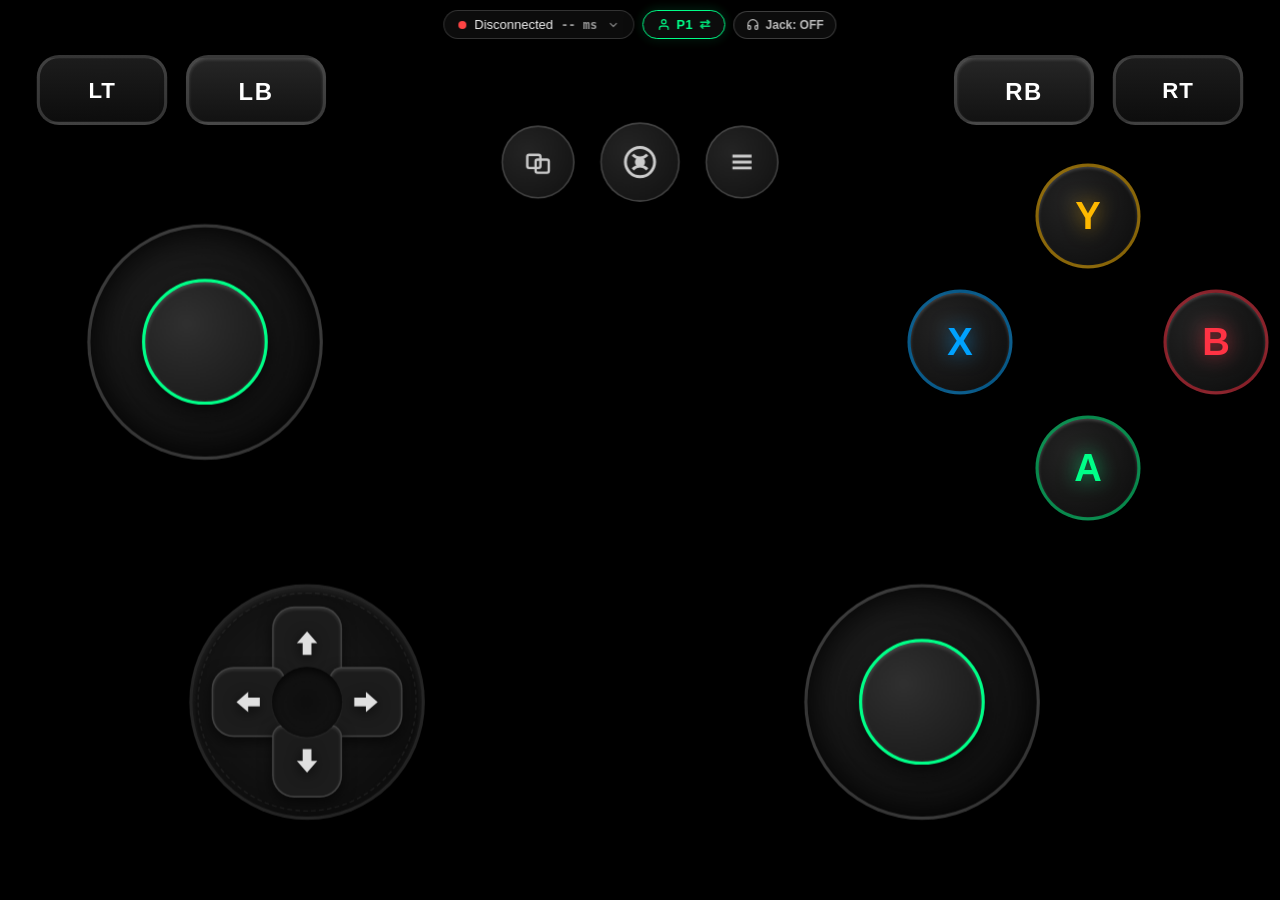
==== commit 10def723: "feat(ui): optimize edit toolbar into two-tier layout and responsive 2-column landscape modals for se" ====
--- a/WebClient/index.html
+++ b/WebClient/index.html
@@ -55,7 +55,8 @@
                     <option value="switch_pro">Nintendo Switch Pro</option>
                 </optgroup>
                 <optgroup label="Fighting & Arcade">
-                    <option value="arcade">Arcade Fightstick (Sanwa 8-Btn)</option>
+                    <option value="dual_dpad">D-Pad Dual Cross (Retro & Fighter)</option>
+                    <option value="arcade">Arcade Fightstick (Sanwa Vewlix)</option>
                     <option value="hitbox">Tekken Hitbox (8-Way)</option>
                     <option value="sega_saturn">Sega Saturn / Genesis (6-Btn)</option>
                 </optgroup>
@@ -114,86 +115,100 @@
         <!-- Rendered dynamically by active layout or custom profile -->
     </main>
 
-    <!-- Edit Mode Toolbar (Hidden by default) -->
+    <!-- Edit Mode Toolbar (Two-Tier Ergonomic Architecture: 100% visible buttons) -->
     <aside id="edit-toolbar" class="hidden">
         <div class="toolbar-content">
-            <span class="toolbar-title">
-                <svg width="16" height="16" viewBox="0 0 24 24" fill="none" stroke="currentColor" stroke-width="2"><path d="M12 20h9"></path><path d="M16.5 3.5a2.121 2.121 0 0 1 3 3L7 19l-4 1 1-4L16.5 3.5z"></path></svg>
-                Editor
-            </span>
-
-            <select id="select-add-control" class="toolbar-select" title="Add Control to Canvas">
-                <option value="" disabled selected>+ Add Control...</option>
-                <optgroup label="Buttons & Triggers">
-                    <option value="btn_standard">Standard Button</option>
-                    <option value="btn_paddle">Rear Grip Paddle (P1-P4)</option>
-                    <option value="btn_toggle">Toggle / Latch Button</option>
-                    <option value="btn_turbo">Turbo Rapid-Fire Button</option>
-                    <option value="btn_hold_dual">Hold-Dual Action Button</option>
-                    <option value="btn_shoulder">Shoulder Bumper (LB/RB)</option>
-                </optgroup>
-                <optgroup label="Touchpads & Multi-Modal">
-                    <option value="tp_scroll">Scroll Wheel Trackpad</option>
-                    <option value="tp_dpad">D-Pad Trackpad</option>
-                    <option value="tp_abxy">ABXY Diamond Trackpad</option>
-                    <option value="tp_mouse">Mouse / Camera Trackpad</option>
-                </optgroup>
-                <optgroup label="Sticks & D-Pads">
-                    <option value="ctrl_left_stick">Left Analog Stick</option>
-                    <option value="ctrl_right_stick">Right Analog Stick</option>
-                    <option value="ctrl_dpad">Embossed D-Pad</option>
-                </optgroup>
-                <optgroup label="Combos & Macros">
-                    <option value="ctrl_combo">Combo Chord (e.g. X+Y)</option>
-                    <option value="ctrl_macro">Timed Macro Button</option>
-                </optgroup>
-                <optgroup label="Special Functions">
-                    <option value="fn_mute">Audio Jack Mute Toggle</option>
-                    <option value="fn_recenter">Gyro Recenter Button</option>
-                </optgroup>
-            </select>
-
-            <button id="btn-inspect-element" class="tool-btn" title="Inspect & Remap Selected Element">
-                <svg width="14" height="14" viewBox="0 0 24 24" fill="none" stroke="currentColor" stroke-width="2"><circle cx="12" cy="12" r="3"></circle><path d="M19.4 15a1.65 1.65 0 0 0 .33 1.82l.06.06a2 2 0 0 1 0 2.83 2 2 0 0 1-2.83 0l-.06-.06a1.65 1.65 0 0 0-1.82-.33 1.65 1.65 0 0 0-1 1.51V21a2 2 0 0 1-2 2 2 2 0 0 1-2-2v-.09A1.65 1.65 0 0 0 9 19.4a1.65 1.65 0 0 0-1.82.33l-.06.06a2 2 0 0 1-2.83 0 2 2 0 0 1 0-2.83l.06-.06a1.65 1.65 0 0 0 .33-1.82 1.65 1.65 0 0 0-1.51-1H3a2 2 0 0 1-2-2 2 2 0 0 1 2-2h.09A1.65 1.65 0 0 0 4.6 9a1.65 1.65 0 0 0-.33-1.82l-.06-.06a2 2 0 0 1 0-2.83 2 2 0 0 1 2.83 0l.06.06a1.65 1.65 0 0 0 1.82.33H9a1.65 1.65 0 0 0 1-1.51V3a2 2 0 0 1 2-2 2 2 0 0 1 2 2v.09a1.65 1.65 0 0 0 1 1.51 1.65 1.65 0 0 0 1.82-.33l.06-.06a2 2 0 0 1 2.83 0 2 2 0 0 1 0 2.83l-.06.06a1.65 1.65 0 0 0-.33 1.82V9a1.65 1.65 0 0 0 1.51 1H21a2 2 0 0 1 2 2 2 2 0 0 1-2 2h-.09a1.65 1.65 0 0 0-1.51 1z"></path></svg>
-                Remap
-            </button>
-
-            <button id="btn-delete-element" class="tool-btn btn-danger" title="Delete Selected Element">
-                <svg width="14" height="14" viewBox="0 0 24 24" fill="none" stroke="currentColor" stroke-width="2"><polyline points="3 6 5 6 21 6"></polyline><path d="M19 6v14a2 2 0 0 1-2 2H7a2 2 0 0 1-2-2V6m3 0V4a2 2 0 0 1 2-2h4a2 2 0 0 1 2 2v2"></path></svg>
-                Delete
-            </button>
-
-            <label class="scale-label">Scale: <input type="range" id="comp-scale-slider" min="50" max="200" value="100"></label>
-            <label class="scale-label dpad-only-ctrl" id="dpad-spacing-label" style="display: none;" title="Adjust spacing between D-pad buttons">
-                Spacing: <input type="range" id="dpad-spacing-slider" min="0" max="30" value="14" step="1">
-            </label>
-            <label class="scale-label dpad-only-ctrl" id="dpad-btnsize-label" style="display: none;" title="Adjust size of individual D-pad buttons">
-                Btn Size: <input type="range" id="dpad-btnsize-slider" min="60" max="160" value="100" step="5">
-            </label>
-            <button id="dpad-bg-toggle" class="tool-btn dpad-only-ctrl" style="display: none;" title="Toggle Circular Background Disc">Disc: ON</button>
-
-            <button id="btn-toolbar-export" class="tool-btn" title="Export Preset (JSON)">
-                <svg width="14" height="14" viewBox="0 0 24 24" fill="none" stroke="currentColor" stroke-width="2"><path d="M21 15v4a2 2 0 0 1-2 2H5a2 2 0 0 1-2-2v-4"></path><polyline points="7 10 12 15 17 10"></polyline><line x1="12" y1="15" x2="12" y2="3"></line></svg>
-                Export
-            </button>
-            <button id="btn-toolbar-import" class="tool-btn" title="Import Preset (JSON)">
-                <svg width="14" height="14" viewBox="0 0 24 24" fill="none" stroke="currentColor" stroke-width="2"><path d="M21 15v4a2 2 0 0 1-2 2H5a2 2 0 0 1-2-2v-4"></path><polyline points="17 8 12 3 7 8"></polyline><line x1="12" y1="3" x2="12" y2="15"></line></svg>
-                Import
-            </button>
-
-            <button id="btn-save-layout" class="tool-btn btn-success" title="Save Changes">
-                <svg width="14" height="14" viewBox="0 0 24 24" fill="none" stroke="currentColor" stroke-width="2.5"><polyline points="20 6 9 17 4 12"></polyline></svg>
-                Save
-            </button>
-            <button id="btn-save-as-new" class="tool-btn" title="Save as New Preset...">
-                <svg width="14" height="14" viewBox="0 0 24 24" fill="none" stroke="currentColor" stroke-width="2"><path d="M19 21H5a2 2 0 0 1-2-2V5a2 2 0 0 1 2-2h11l5 5v11a2 2 0 0 1-2 2z"></path><polyline points="17 21 17 13 7 13 7 21"></polyline><polyline points="7 3 7 8 15 8"></polyline></svg>
-                Save As...
-            </button>
-            <button id="btn-reset-layout" class="tool-btn btn-danger" title="Reset to Preset Default">
-                <svg width="14" height="14" viewBox="0 0 24 24" fill="none" stroke="currentColor" stroke-width="2"><polyline points="1 4 1 10 7 10"></polyline><path d="M3.51 15a9 9 0 1 0 2.13-9.36L1 10"></path></svg>
-                Reset
-            </button>
-            <button id="btn-exit-edit" class="tool-btn">Done</button>
+            <!-- Tier 1: Global Actions & Spawner (Always 100% visible on screen) -->
+            <div class="toolbar-tier toolbar-global-tier">
+                <div class="toolbar-global-left">
+                    <span class="toolbar-title">
+                        <svg width="15" height="15" viewBox="0 0 24 24" fill="none" stroke="currentColor" stroke-width="2"><path d="M12 20h9"/><path d="M16.5 3.5a2.121 2.121 0 0 1 3 3L7 19l-4 1 1-4L16.5 3.5z"/></svg>
+                        <span>Editor</span>
+                    </span>
+
+                    <select id="select-add-control" class="toolbar-select" title="Add Control to Canvas">
+                        <option value="" disabled selected>+ Add Control...</option>
+                        <optgroup label="Buttons & Triggers">
+                            <option value="btn_standard">Standard Button</option>
+                            <option value="btn_paddle">Rear Grip Paddle (P1-P4)</option>
+                            <option value="btn_toggle">Toggle / Latch Button</option>
+                            <option value="btn_turbo">Turbo Rapid-Fire Button</option>
+                            <option value="btn_hold_dual">Hold-Dual Action Button</option>
+                            <option value="btn_shoulder">Shoulder Bumper (LB/RB)</option>
+                        </optgroup>
+                        <optgroup label="Touchpads & Multi-Modal">
+                            <option value="tp_scroll">Scroll Wheel Trackpad</option>
+                            <option value="tp_dpad">D-Pad Trackpad</option>
+                            <option value="tp_abxy">ABXY Diamond Trackpad</option>
+                            <option value="tp_mouse">Mouse / Camera Trackpad</option>
+                        </optgroup>
+                        <optgroup label="Sticks & D-Pads">
+                            <option value="ctrl_left_stick">Left Analog Stick</option>
+                            <option value="ctrl_right_stick">Right Analog Stick</option>
+                            <option value="ctrl_dpad">Embossed D-Pad</option>
+                            <option value="ctrl_dpad_abxy">D-Pad Style ABXY Cross</option>
+                        </optgroup>
+                        <optgroup label="Combos & Macros">
+                            <option value="ctrl_combo">Combo Chord (e.g. X+Y)</option>
+                            <option value="ctrl_macro">Timed Macro Button</option>
+                        </optgroup>
+                        <optgroup label="Special Functions">
+                            <option value="fn_mute">Audio Jack Mute Toggle</option>
+                            <option value="fn_recenter">Gyro Recenter Button</option>
+                        </optgroup>
+                    </select>
+                </div>
+
+                <div class="toolbar-btn-cluster">
+                    <button id="btn-save-layout" class="tool-btn btn-success" title="Save Layout Changes">
+                        <svg width="13" height="13" viewBox="0 0 24 24" fill="none" stroke="currentColor" stroke-width="2.5"><polyline points="20 6 9 17 4 12"/></svg>
+                        <span>Save</span>
+                    </button>
+                    <button id="btn-save-as-new" class="tool-btn" title="Save as New Preset">
+                        <svg width="13" height="13" viewBox="0 0 24 24" fill="none" stroke="currentColor" stroke-width="2"><path d="M19 21H5a2 2 0 0 1-2-2V5a2 2 0 0 1 2-2h11l5 5v11a2 2 0 0 1-2 2z"/><polyline points="17 21 17 13 7 13 7 21"/><polyline points="7 3 7 8 15 8"/></svg>
+                        <span>Save As...</span>
+                    </button>
+                    <button id="btn-toolbar-export" class="tool-btn" title="Export Preset (JSON)">
+                        <svg width="13" height="13" viewBox="0 0 24 24" fill="none" stroke="currentColor" stroke-width="2"><path d="M21 15v4a2 2 0 0 1-2 2H5a2 2 0 0 1-2-2v-4"/><polyline points="7 10 12 15 17 10"/><line x1="12" y1="15" x2="12" y2="3"/></svg>
+                        <span>Export</span>
+                    </button>
+                    <button id="btn-toolbar-import" class="tool-btn" title="Import Preset (JSON)">
+                        <svg width="13" height="13" viewBox="0 0 24 24" fill="none" stroke="currentColor" stroke-width="2"><path d="M21 15v4a2 2 0 0 1-2 2H5a2 2 0 0 1-2-2v-4"/><polyline points="17 8 12 3 7 8"/><line x1="12" y1="3" x2="12" y2="15"/></svg>
+                        <span>Import</span>
+                    </button>
+                    <button id="btn-reset-layout" class="tool-btn btn-danger" title="Reset to Preset Default">
+                        <svg width="13" height="13" viewBox="0 0 24 24" fill="none" stroke="currentColor" stroke-width="2"><polyline points="1 4 1 10 7 10"/><path d="M3.51 15a9 9 0 1 0 2.13-9.36L1 10"/></svg>
+                        <span>Reset</span>
+                    </button>
+                    <button id="btn-exit-edit" class="tool-btn btn-accent" title="Done / Exit Editing">
+                        <span>Done</span>
+                    </button>
+                </div>
+            </div>
+
+            <!-- Tier 2: Contextual Element Inspector & Live Sliders (Active when element is selected) -->
+            <div class="toolbar-tier toolbar-element-tier" id="toolbar-element-tier">
+                <div class="element-action-cluster">
+                    <span class="element-badge" id="toolbar-selected-label">Select a Control</span>
+                    <button id="btn-inspect-element" class="tool-btn" title="Inspect & Remap Selected Element">
+                        <svg width="13" height="13" viewBox="0 0 24 24" fill="none" stroke="currentColor" stroke-width="2"><circle cx="12" cy="12" r="3"/><path d="M19.4 15a1.65 1.65 0 0 0 .33 1.82l.06.06a2 2 0 0 1 0 2.83 2 2 0 0 1-2.83 0l-.06-.06a1.65 1.65 0 0 0-1.82-.33 1.65 1.65 0 0 0-1 1.51V21a2 2 0 0 1-2 2 2 2 0 0 1-2-2v-.09A1.65 1.65 0 0 0 9 19.4a1.65 1.65 0 0 0-1.82.33l-.06.06a2 2 0 0 1-2.83 0 2 2 0 0 1 0-2.83l-.06-.06a1.65 1.65 0 0 0 .33-1.82 1.65 1.65 0 0 0-1.51-1H3a2 2 0 0 1-2-2 2 2 0 0 1 2-2h.09A1.65 1.65 0 0 0 4.6 9a1.65 1.65 0 0 0-.33-1.82l-.06-.06a2 2 0 0 1 0-2.83 2 2 0 0 1 2.83 0l.06.06a1.65 1.65 0 0 0 1.82.33H9a1.65 1.65 0 0 0 1-1.51V3a2 2 0 0 1 2-2 2 2 0 0 1 2 2v.09a1.65 1.65 0 0 0 1 1.51 1.65 1.65 0 0 0 1.82-.33l-.06-.06a2 2 0 0 1 2.83 0 2 2 0 0 1 0 2.83l-.06-.06a1.65 1.65 0 0 0-.33 1.82V9a1.65 1.65 0 0 0 1.51 1H21a2 2 0 0 1 2 2 2 2 0 0 1-2 2h-.09a1.65 1.65 0 0 0-1.51 1z"/></svg>
+                        <span>Remap</span>
+                    </button>
+                    <button id="btn-delete-element" class="tool-btn btn-danger" title="Delete Selected Element">
+                        <svg width="13" height="13" viewBox="0 0 24 24" fill="none" stroke="currentColor" stroke-width="2"><polyline points="3 6 5 6 21 6"/><path d="M19 6v14a2 2 0 0 1-2 2H7a2 2 0 0 1-2-2V6m3 0V4a2 2 0 0 1 2-2h4a2 2 0 0 1 2 2v2"/></svg>
+                        <span>Delete</span>
+                    </button>
+                </div>
+
+                <div class="element-sliders-track">
+                    <label class="scale-label" title="Adjust Scale">Scale: <input type="range" id="comp-scale-slider" min="50" max="200" value="100"></label>
+                    <label class="scale-label dpad-only-ctrl" id="dpad-circlesize-label" style="display: none;" title="Adjust diameter of circular touch disc (expands touch surface)">Circle: <input type="range" id="dpad-circlesize-slider" min="100" max="260" value="148" step="4"></label>
+                    <label class="scale-label dpad-only-ctrl" id="dpad-discradius-label" style="display: none;" title="Adjust corner roundness of the disc">Shape: <input type="range" id="dpad-discradius-slider" min="10" max="50" value="50" step="5"></label>
+                    <label class="scale-label dpad-only-ctrl" id="dpad-spacing-label" style="display: none;" title="Adjust spacing between D-pad buttons">Spacing: <input type="range" id="dpad-spacing-slider" min="0" max="30" value="14" step="1"></label>
+                    <label class="scale-label dpad-only-ctrl" id="dpad-btnsize-label" style="display: none;" title="Adjust size of individual D-pad buttons">Btn Size: <input type="range" id="dpad-btnsize-slider" min="60" max="160" value="100" step="5"></label>
+                    <button id="dpad-bg-toggle" class="tool-btn dpad-only-ctrl" style="display: none;" title="Toggle Circular Background Disc">Disc: ON</button>
+                </div>
+            </div>
         </div>
     </aside>
 
@@ -386,6 +401,9 @@
                     </div>
                 </div>
             </div>
+            <div class="modal-footer settings-footer">
+                <button id="btn-footer-close-settings" class="btn-primary" style="min-width: 160px;">Done</button>
+            </div>
         </div>
     </div>
 
--- a/WebClient/css/controller.css
+++ b/WebClient/css/controller.css
@@ -132,6 +132,11 @@
     gap: 8px;
     z-index: 1000;
     pointer-events: auto;
+    transition: top 0.25s cubic-bezier(0.16, 1, 0.3, 1);
+}
+
+body.toolbar-open #floating-hud {
+    top: 58px;
 }
 
 .status-pill {
@@ -679,21 +684,35 @@
 .dpad-container {
     --dpad-gap: 14px;
     --dpad-btn-scale: 1;
-    border-radius: 50%;
-    background: radial-gradient(circle at 45% 45%, #1c1c1c 0%, #0c0c0c 80%, #050505 100%);
+    --dpad-disc-radius: 50%;
+    border-radius: var(--dpad-disc-radius, 50%);
+    background: radial-gradient(circle at 45% 45%, #1c1c1c 0%, #0c0c0c 78%, #050505 100%);
     box-shadow: 0 8px 24px rgba(0, 0, 0, 0.85), inset 0 2px 4px rgba(255, 255, 255, 0.08);
     border: 2px solid rgba(255, 255, 255, 0.09);
     touch-action: none;
     display: flex;
     align-items: center;
     justify-content: center;
-    transition: background 0.15s ease, border-color 0.15s ease;
+    transition: background 0.15s ease, border-color 0.15s ease, border-radius 0.12s ease;
 }
 
 .dpad-container.dpad-no-bg {
     background: transparent !important;
     box-shadow: none !important;
     border: none !important;
+}
+
+/* Outer dual-button bevel ring indicating touchable corner zones */
+.dpad-container:not(.dpad-no-bg)::after {
+    content: '';
+    position: absolute;
+    top: 3px;
+    left: 3px;
+    right: 3px;
+    bottom: 3px;
+    border-radius: var(--dpad-disc-radius, 50%);
+    border: 1px dashed rgba(255, 255, 255, 0.06);
+    pointer-events: none;
 }
 
 .dpad-cross {
@@ -793,6 +812,71 @@
     box-shadow: 0 0 16px var(--accent) !important;
 }
 
+/* --- D-PAD STYLE ABXY CROSS --- */
+.dpad-abxy-container {
+    /* Inherits .dpad-container tactile cross structure */
+}
+
+.dpad-abxy-btn {
+    font-family: inherit;
+    font-weight: 800;
+    font-size: calc(18px * var(--dpad-btn-scale, 1));
+    letter-spacing: 0.5px;
+    user-select: none;
+}
+
+.dpad-abxy-y {
+    color: #f2c94c;
+    text-shadow: 0 0 10px rgba(242, 201, 76, 0.6);
+}
+
+.dpad-abxy-b {
+    color: #eb5757;
+    text-shadow: 0 0 10px rgba(235, 87, 87, 0.6);
+}
+
+.dpad-abxy-a {
+    color: #6fcf97;
+    text-shadow: 0 0 10px rgba(111, 207, 151, 0.6);
+}
+
+.dpad-abxy-x {
+    color: #56ccf2;
+    text-shadow: 0 0 10px rgba(86, 204, 242, 0.6);
+}
+
+.dpad-abxy-btn.active {
+    transform: scale(0.92);
+}
+
+.dpad-abxy-y.active {
+    background: #f2c94c !important;
+    color: #000 !important;
+    border-color: #fff !important;
+    box-shadow: 0 0 18px rgba(242, 201, 76, 0.9) !important;
+}
+
+.dpad-abxy-b.active {
+    background: #eb5757 !important;
+    color: #000 !important;
+    border-color: #fff !important;
+    box-shadow: 0 0 18px rgba(235, 87, 87, 0.9) !important;
+}
+
+.dpad-abxy-a.active {
+    background: #6fcf97 !important;
+    color: #000 !important;
+    border-color: #fff !important;
+    box-shadow: 0 0 18px rgba(111, 207, 151, 0.9) !important;
+}
+
+.dpad-abxy-x.active {
+    background: #56ccf2 !important;
+    color: #000 !important;
+    border-color: #fff !important;
+    box-shadow: 0 0 18px rgba(86, 204, 242, 0.9) !important;
+}
+
 .dpad-up.active { transform: translateX(-50%) scale(0.95); }
 .dpad-down.active { transform: translateX(-50%) scale(0.95); }
 .dpad-left.active { transform: translateY(-50%) scale(0.95); }
@@ -1077,93 +1161,238 @@
 
 #edit-toolbar {
     position: fixed;
-    bottom: 12px;
+    bottom: 8px;
     left: 50%;
     transform: translateX(-50%);
-    background: rgba(20, 20, 20, 0.95);
-    border: 1px solid rgba(255, 255, 255, 0.2);
-    border-radius: 12px;
-    padding: 6px 14px;
+    background: rgba(18, 18, 22, 0.96);
+    backdrop-filter: blur(16px);
+    -webkit-backdrop-filter: blur(16px);
+    border: 1px solid rgba(255, 255, 255, 0.16);
+    border-radius: 14px;
+    padding: 6px 10px;
     z-index: 1001;
-    box-shadow: 0 8px 24px rgba(0, 0, 0, 0.8);
-    max-width: 96vw;
+    box-shadow: 0 10px 30px rgba(0, 0, 0, 0.9), 0 0 1px rgba(255, 255, 255, 0.2);
+    width: auto;
+    max-width: 98vw;
+    display: flex;
+    flex-direction: column;
+    gap: 6px;
+    overflow: hidden;
+}
+
+.toolbar-content {
+    display: flex;
+    flex-direction: column;
+    gap: 5px;
+    width: 100%;
+}
+
+.toolbar-tier {
+    display: flex;
+    align-items: center;
+    gap: 6px;
+    white-space: nowrap;
+}
+
+.toolbar-global-tier {
+    justify-content: space-between;
+    border-bottom: 1px solid rgba(255, 255, 255, 0.08);
+    padding-bottom: 5px;
+}
+
+.toolbar-global-left {
+    display: flex;
+    align-items: center;
+    gap: 6px;
+    flex-shrink: 0;
+}
+
+.toolbar-title {
+    display: inline-flex;
+    align-items: center;
+    gap: 4px;
+    font-size: 11px;
+    font-weight: 800;
+    color: var(--accent);
+    text-transform: uppercase;
+    letter-spacing: 0.5px;
+    margin-right: 2px;
+}
+
+.toolbar-select {
+    background: #252528;
+    color: #fff;
+    border: 1px solid rgba(255, 255, 255, 0.18);
+    border-radius: 7px;
+    padding: 5px 8px;
+    font-size: 11px;
+    font-weight: 600;
+    outline: none;
+    max-width: 170px;
+}
+
+.toolbar-btn-cluster {
+    display: flex;
+    align-items: center;
+    gap: 5px;
     overflow-x: auto;
-    scrollbar-width: none;
-}
-
-#edit-toolbar::-webkit-scrollbar {
-    display: none;
-}
-
-.toolbar-content {
-    display: flex;
-    align-items: center;
-    gap: 8px;
+    -webkit-overflow-scrolling: touch;
+}
+
+.toolbar-element-tier {
+    display: flex;
+    align-items: center;
+    gap: 6px;
+    overflow-x: auto;
+    -webkit-overflow-scrolling: touch;
+    scrollbar-width: thin;
+    scrollbar-color: rgba(255, 255, 255, 0.25) rgba(0, 0, 0, 0.2);
+}
+
+.element-action-cluster {
+    display: flex;
+    align-items: center;
+    gap: 5px;
+    flex-shrink: 0;
+}
+
+.element-badge {
+    font-size: 10px;
+    font-weight: 800;
+    letter-spacing: 0.5px;
+    color: #00ff88;
+    background: rgba(0, 255, 136, 0.12);
+    border: 1px solid rgba(0, 255, 136, 0.3);
+    border-radius: 6px;
+    padding: 4px 8px;
+    max-width: 120px;
     white-space: nowrap;
+    overflow: hidden;
+    text-overflow: ellipsis;
+    text-transform: uppercase;
+}
+
+.element-sliders-track {
+    display: flex;
+    align-items: center;
+    gap: 5px;
+    overflow-x: auto;
+    -webkit-overflow-scrolling: touch;
+    padding-bottom: 2px;
+}
+
+.element-sliders-track::-webkit-scrollbar,
+.toolbar-element-tier::-webkit-scrollbar,
+.toolbar-btn-cluster::-webkit-scrollbar {
+    height: 3px;
+}
+
+.element-sliders-track::-webkit-scrollbar-track,
+.toolbar-element-tier::-webkit-scrollbar-track,
+.toolbar-btn-cluster::-webkit-scrollbar-track {
+    background: rgba(255, 255, 255, 0.05);
+    border-radius: 2px;
+}
+
+.element-sliders-track::-webkit-scrollbar-thumb,
+.toolbar-element-tier::-webkit-scrollbar-thumb,
+.toolbar-btn-cluster::-webkit-scrollbar-thumb {
+    background: rgba(255, 255, 255, 0.25);
+    border-radius: 2px;
 }
 
 .scale-label {
     display: inline-flex;
     align-items: center;
-    gap: 6px;
-    font-size: 11px;
+    gap: 5px;
+    font-size: 10px;
     font-weight: 700;
     color: #bbb;
     text-transform: uppercase;
     letter-spacing: 0.5px;
     user-select: none;
-    background: rgba(255, 255, 255, 0.05);
-    padding: 4px 8px;
+    background: rgba(255, 255, 255, 0.06);
+    padding: 4px 7px;
     border-radius: 6px;
     border: 1px solid rgba(255, 255, 255, 0.1);
+    flex-shrink: 0;
 }
 
 .scale-label input[type="range"] {
-    width: 68px;
-    height: 14px;
+    width: 60px;
+    height: 12px;
     cursor: pointer;
     accent-color: var(--accent);
 }
 
-@media (max-height: 500px) {
-    .toolbar-title {
-        display: none !important;
-    }
-    .toolbar-content {
-        gap: 6px;
-    }
-    .tool-btn {
-        padding: 5px 10px;
-        font-size: 11px;
-    }
-    .scale-label {
-        padding: 3px 6px;
-        font-size: 10px;
-        gap: 4px;
-    }
-    .scale-label input[type="range"] {
-        width: 58px;
-    }
-}
-
 .tool-btn {
-    background: #2a2a2a;
+    background: #28282c;
     color: #fff;
-    border: 1px solid #444;
-    padding: 6px 12px;
-    border-radius: 6px;
-    font-weight: 500;
+    border: 1px solid rgba(255, 255, 255, 0.16);
+    padding: 5px 10px;
+    border-radius: 7px;
+    font-size: 11px;
+    font-weight: 600;
     cursor: pointer;
+    display: inline-flex;
+    align-items: center;
+    gap: 4px;
+    white-space: nowrap;
+    transition: background 0.15s ease, border-color 0.15s ease, transform 0.1s ease;
+}
+
+.tool-btn:active {
+    transform: scale(0.96);
 }
 
 .tool-btn.btn-success {
     background: #107c10;
     border-color: #1a9e1a;
+    color: #fff;
 }
 
 .tool-btn.btn-danger {
     background: #a80000;
     border-color: #d10000;
+    color: #fff;
+}
+
+.tool-btn.btn-accent {
+    background: #0078d4;
+    border-color: #2b88d8;
+    color: #fff;
+    font-weight: 700;
+}
+
+@media (max-height: 500px) {
+    #edit-toolbar {
+        bottom: 4px;
+        padding: 4px 8px;
+        gap: 4px;
+    }
+    .toolbar-content {
+        gap: 4px;
+    }
+    .toolbar-title span {
+        display: none;
+    }
+    .tool-btn {
+        padding: 4px 8px;
+        font-size: 10px;
+    }
+    .toolbar-select {
+        padding: 4px 6px;
+        font-size: 10px;
+        max-width: 140px;
+    }
+    .scale-label {
+        padding: 3px 5px;
+        font-size: 9px;
+        gap: 3px;
+    }
+    .scale-label input[type="range"] {
+        width: 52px;
+    }
 }
 
 /* Modals */
@@ -1261,6 +1490,36 @@
     touch-action: pan-y !important;
     flex: 1 1 auto;
     min-height: 0;
+    scrollbar-width: thin;
+    scrollbar-color: rgba(255, 255, 255, 0.28) rgba(255, 255, 255, 0.05);
+}
+
+.modal-body::-webkit-scrollbar {
+    width: 6px;
+}
+
+.modal-body::-webkit-scrollbar-track {
+    background: rgba(255, 255, 255, 0.05);
+    border-radius: 4px;
+}
+
+.modal-body::-webkit-scrollbar-thumb {
+    background: rgba(255, 255, 255, 0.28);
+    border-radius: 4px;
+}
+
+.modal-body::-webkit-scrollbar-thumb:hover {
+    background: var(--accent, #00ff88);
+}
+
+.modal-footer {
+    display: flex;
+    justify-content: center;
+    align-items: center;
+    padding: 10px 16px;
+    background: #111113;
+    border-top: 1px solid rgba(255, 255, 255, 0.1);
+    flex-shrink: 0;
 }
 
 .modal-body,
@@ -2101,10 +2360,16 @@
 
 .import-export-footer,
 .inspector-footer {
+    position: sticky;
+    bottom: -16px;
+    background: #151515;
+    padding: 10px 0 6px;
+    border-top: 1px solid rgba(255, 255, 255, 0.1);
     display: flex;
     justify-content: flex-end;
     gap: 8px;
     margin-top: 14px;
+    z-index: 10;
 }
 
 .setting-group-row {
@@ -2118,4 +2383,121 @@
     width: 100%;
 }
 
-
+/* Landscape Modal Optimizations for Mobile & Tablets */
+@media (orientation: landscape), (min-width: 600px) {
+    .modal-content {
+        max-width: 740px;
+        width: 94%;
+        max-height: 94vh;
+    }
+    .modal-header {
+        padding: 8px 16px;
+    }
+    .modal-header h2 {
+        font-size: 15px;
+    }
+    .modal-body {
+        padding: 10px 16px;
+        max-height: calc(94vh - 90px);
+        overflow-y: auto;
+    }
+    .modal-footer {
+        padding: 6px 16px;
+    }
+    .tab-buttons {
+        margin-bottom: 10px;
+        display: flex;
+        gap: 6px;
+        overflow-x: auto;
+    }
+    .tab-btn {
+        padding: 5px 10px;
+        font-size: 11px;
+        white-space: nowrap;
+    }
+    .setting-group {
+        margin-bottom: 8px;
+    }
+    #tab-general.active {
+        display: grid !important;
+        grid-template-columns: 1fr 1fr;
+        gap: 8px 16px;
+        align-items: start;
+    }
+    #tab-gyro.active {
+        display: grid !important;
+        grid-template-columns: 1fr 1fr;
+        gap: 8px 16px;
+        align-items: start;
+    }
+    #btn-request-gyro {
+        grid-column: 1 / -1;
+        margin-top: 4px;
+    }
+    #tab-design.active {
+        display: grid !important;
+        grid-template-columns: 1.05fr 0.95fr;
+        gap: 8px 16px;
+        align-items: start;
+    }
+    #tab-design > h3,
+    #tab-design > p.hint {
+        grid-column: 1 / -1;
+        margin: 0 0 2px 0;
+    }
+    #tab-macros.active {
+        display: grid !important;
+        grid-template-columns: 1.1fr 0.9fr;
+        gap: 8px 16px;
+        align-items: start;
+    }
+    #tab-macros > h3,
+    #tab-macros > p.hint {
+        grid-column: 1 / -1;
+        margin: 0 0 2px 0;
+    }
+    #tab-profiles.active {
+        display: grid !important;
+        grid-template-columns: 1fr 1fr;
+        gap: 8px 16px;
+        align-items: start;
+    }
+    #tab-profiles > h3,
+    #tab-profiles > p.hint {
+        grid-column: 1 / -1;
+        margin: 0 0 2px 0;
+    }
+    #custom-css-editor {
+        height: 75px;
+        min-height: 60px;
+    }
+
+    /* Inspector modal landscape layout */
+    .inspector-card {
+        max-width: 600px;
+    }
+    .inspector-card .modal-body {
+        display: grid;
+        grid-template-columns: 1fr 1fr;
+        gap: 8px 14px;
+        align-items: start;
+    }
+    .inspector-card .setting-group-row,
+    .inspector-card .inspector-footer,
+    #insp-secondary-group,
+    #insp-combo-group,
+    #insp-macro-group {
+        grid-column: 1 / -1;
+    }
+
+    /* Import / Export card landscape layout */
+    .import-export-card {
+        max-width: 620px;
+    }
+    .import-export-card textarea {
+        height: 90px;
+    }
+}
+
+
+
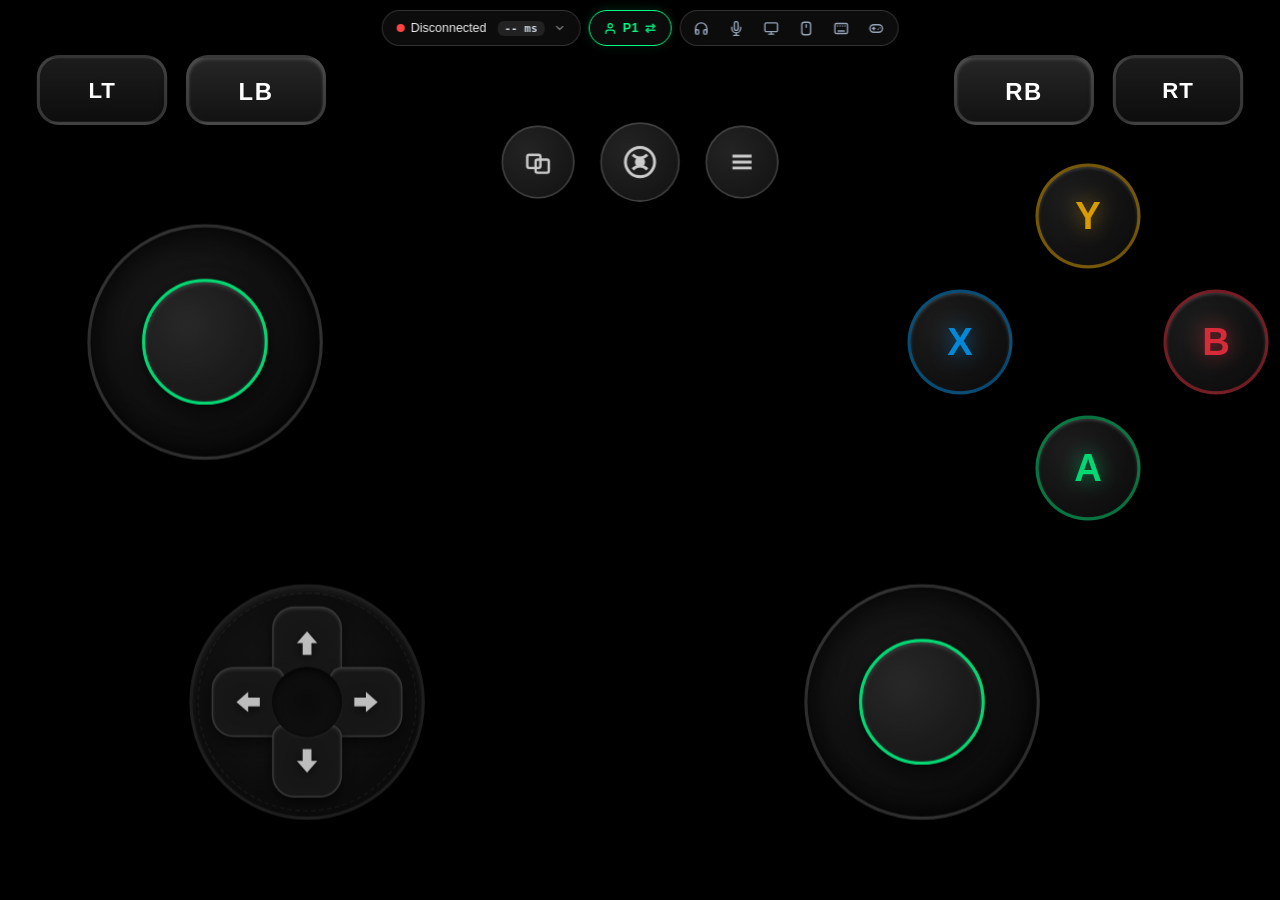
==== commit 8dc8f550: "feat: complete open-source release with build automation, updater targeting, CI pipeline, and driver" ====
--- a/WebClient/index.html
+++ b/WebClient/index.html
@@ -7,6 +7,8 @@
     <meta name="apple-mobile-web-app-capable" content="yes">
     <meta name="apple-mobile-web-app-status-bar-style" content="black-translucent">
     <title>OmniPad - Universal Gamepad</title>
+    <link rel="icon" type="image/png" href="favicon.png">
+    <link rel="apple-touch-icon" href="icon.png">
     <link rel="stylesheet" href="css/controller.css">
     <style id="omnipad-user-custom-css"></style>
 </head>
@@ -34,62 +36,167 @@
             <span class="slot-swap-symbol">⇄</span>
         </button>
 
-        <!-- Controller Headphone Jack (Audio Streaming Toggle) -->
-        <button id="btn-audio-jack" class="audio-jack-btn" title="Headphone Jack (Stream Game Audio to Phone)">
-            <svg class="audio-jack-icon" width="13" height="13" viewBox="0 0 24 24" fill="none" stroke="currentColor" stroke-width="2.2" stroke-linecap="round" stroke-linejoin="round">
-                <path d="M3 18v-6a9 9 0 0 1 18 0v6"></path>
-                <path d="M21 19a2 2 0 0 1-2 2h-1a2 2 0 0 1-2-2v-3a2 2 0 0 1 2-2h3zM3 19a2 2 0 0 0 2 2h1a2 2 0 0 0 2-2v-3a2 2 0 0 0-2-2H3z"></path>
-            </svg>
-            <span id="audio-jack-text">Jack: OFF</span>
-        </button>
+        <!-- Quick Tools Dock (Unified minimalist glass dock) -->
+        <div class="hud-tools-dock">
+            <!-- Controller Headphone Jack (Audio Streaming Toggle) -->
+            <button id="btn-audio-jack" class="hud-dock-btn audio-jack-btn" title="Headphone Jack (Stream Game Audio to Phone)">
+                <svg class="audio-jack-icon" width="14" height="14" viewBox="0 0 24 24" fill="none" stroke="currentColor" stroke-width="2.2" stroke-linecap="round" stroke-linejoin="round">
+                    <path d="M3 18v-6a9 9 0 0 1 18 0v6"></path>
+                    <path d="M21 19a2 2 0 0 1-2 2h-1a2 2 0 0 1-2-2v-3a2 2 0 0 1 2-2h3zM3 19a2 2 0 0 0 2 2h1a2 2 0 0 0 2-2v-3a2 2 0 0 0-2-2H3z"></path>
+                </svg>
+                <span id="audio-jack-text" class="sr-only">Jack: OFF</span>
+            </button>
+
+            <!-- Wireless Microphone Toggle -->
+            <button id="btn-hud-mic" class="hud-dock-btn hud-feature-btn" title="Wireless Microphone (Stream Voice to PC)">
+                <svg class="hud-feature-icon mic-icon" width="14" height="14" viewBox="0 0 24 24" fill="none" stroke="currentColor" stroke-width="2.2" stroke-linecap="round" stroke-linejoin="round">
+                    <path d="M12 1a3 3 0 0 0-3 3v8a3 3 0 0 0 6 0V4a3 3 0 0 0-3-3z"></path>
+                    <path d="M19 10v2a7 7 0 0 1-14 0v-2"></path>
+                    <line x1="12" y1="19" x2="12" y2="23"></line>
+                    <line x1="8" y1="23" x2="16" y2="23"></line>
+                </svg>
+                <span id="hud-mic-text" class="sr-only">Mic: OFF</span>
+            </button>
+
+            <!-- Low-Latency Background Desktop Video Streaming Toggle -->
+            <button id="btn-hud-stream" class="hud-dock-btn hud-feature-btn" title="Game Background Streaming (Stream PC screen to gamepad)">
+                <svg class="hud-feature-icon stream-icon" width="14" height="14" viewBox="0 0 24 24" fill="none" stroke="currentColor" stroke-width="2.2" stroke-linecap="round" stroke-linejoin="round">
+                    <rect x="2" y="3" width="20" height="14" rx="2" ry="2"></rect>
+                    <line x1="8" y1="21" x2="16" y2="21"></line>
+                    <line x1="12" y1="17" x2="12" y2="21"></line>
+                </svg>
+                <span id="hud-stream-text" class="sr-only">Stream: OFF</span>
+            </button>
+
+            <!-- Virtual Mouse Trackpad Toggle -->
+            <button id="btn-hud-trackpad" class="hud-dock-btn hud-feature-btn" title="Virtual Mouse Trackpad Overlay">
+                <svg class="hud-feature-icon" width="14" height="14" viewBox="0 0 24 24" fill="none" stroke="currentColor" stroke-width="2.2" stroke-linecap="round" stroke-linejoin="round">
+                    <rect x="5" y="2" width="14" height="20" rx="4"></rect>
+                    <line x1="12" y1="6" x2="12" y2="10"></line>
+                </svg>
+                <span class="sr-only">Mouse</span>
+            </button>
+
+            <!-- Virtual Keyboard Toggle -->
+            <button id="btn-hud-keyboard" class="hud-dock-btn hud-feature-btn" title="Virtual Gaming Keyboard">
+                <svg class="hud-feature-icon" width="14" height="14" viewBox="0 0 24 24" fill="none" stroke="currentColor" stroke-width="2.2" stroke-linecap="round" stroke-linejoin="round">
+                    <rect x="2" y="4" width="20" height="16" rx="2"></rect>
+                    <line x1="6" y1="8" x2="6.01" y2="8"></line>
+                    <line x1="10" y1="8" x2="10.01" y2="8"></line>
+                    <line x1="14" y1="8" x2="14.01" y2="8"></line>
+                    <line x1="18" y1="8" x2="18.01" y2="8"></line>
+                    <line x1="7" y1="16" x2="17" y2="16"></line>
+                </svg>
+                <span class="sr-only">Keys</span>
+            </button>
+
+            <!-- Hardware Gamepad & Touchpad Tester -->
+            <a href="/test-gamepad.html" target="_blank" id="btn-hud-tester" class="hud-dock-btn hud-feature-btn" title="Hardware Gamepad & Touchpad Tester" style="text-decoration:none; display:inline-flex; align-items:center; justify-content:center;">
+                <svg class="hud-feature-icon" width="14" height="14" viewBox="0 0 24 24" fill="none" stroke="currentColor" stroke-width="2.2" stroke-linecap="round" stroke-linejoin="round">
+                    <line x1="6" y1="12" x2="10" y2="12"></line>
+                    <line x1="8" y1="10" x2="8" y2="14"></line>
+                    <line x1="15" y1="13" x2="15.01" y2="13"></line>
+                    <line x1="18" y1="11" x2="18.01" y2="11"></line>
+                    <rect x="2" y="6" width="20" height="12" rx="6"></rect>
+                </svg>
+                <span class="sr-only">Tester</span>
+            </a>
+        </div>
     </div>
 
     <!-- Collapsible Full Top Navigation Drawer (Hidden by default, slides down when toggled) -->
     <header id="top-bar" class="collapsed">
         <div class="hud-left">
-            <label class="preset-label" for="preset-selector">Preset:</label>
-            <select id="preset-selector">
-                <optgroup label="Modern Consoles">
-                    <option value="xbox">Xbox 360 Standard</option>
-                    <option value="playstation">PlayStation DualShock (+ Touchpad)</option>
-                    <option value="switch_pro">Nintendo Switch Pro</option>
-                </optgroup>
-                <optgroup label="Fighting & Arcade">
-                    <option value="dual_dpad">D-Pad Dual Cross (Retro & Fighter)</option>
-                    <option value="arcade">Arcade Fightstick (Sanwa Vewlix)</option>
-                    <option value="hitbox">Tekken Hitbox (8-Way)</option>
-                    <option value="sega_saturn">Sega Saturn / Genesis (6-Btn)</option>
-                </optgroup>
-                <optgroup label="Retro Consoles">
-                    <option value="gamecube">Nintendo GameCube</option>
-                    <option value="n64">Nintendo 64</option>
-                    <option value="snes_retro">Retro SNES / Classic</option>
-                    <option value="ps1_classic">PlayStation 1 Classic (PSX)</option>
-                    <option value="nes_retro">NES / Game Boy Classic</option>
-                </optgroup>
-                <optgroup label="Handhelds">
-                    <option value="ds_3ds">Nintendo 3DS / Dual Screen</option>
-                </optgroup>
-                <optgroup label="Action & Simulators">
-                    <option value="twinstick">Twin-Stick Shooter</option>
-                    <option value="fps">FPS Precision (Gyro)</option>
-                    <option value="racing">Racing Wheel & Pedals</option>
-                    <option value="hotas_flight">Flight Sim / HOTAS</option>
-                    <option value="mmo_action">MMO / RPG Action Bar</option>
-                </optgroup>
-                <optgroup label="Utility & Diagnostics">
-                    <option value="touchpad_only">Touchpad-Only (Edge-to-Edge)</option>
-                    <option value="trackpad">Couch Desktop Mouse</option>
-                    <option value="debug_all">Diagnostic & Debug (All Controls)</option>
-                </optgroup>
-                <optgroup label="Custom Presets" id="optgroup-custom-presets">
-                    <!-- Populated dynamically -->
-                </optgroup>
-            </select>
-            <button id="btn-topbar-slot" class="hud-btn hud-slot-btn" title="Switch Player Slot">
-                <svg width="14" height="14" viewBox="0 0 24 24" fill="none" stroke="currentColor" stroke-width="2" stroke-linecap="round" stroke-linejoin="round"><path d="M20 21v-2a4 4 0 0 0-4-4H8a4 4 0 0 0-4 4v2"></path><circle cx="12" cy="7" r="4"></circle></svg>
-                <span id="topbar-slot-text">Slot: P1</span>
-            </button>
+            <!-- Group 1: Layout & Multiplayer -->
+            <div class="hud-nav-group hud-group-layout">
+                <label class="preset-label" for="preset-selector">Preset:</label>
+                <select id="preset-selector">
+                    <optgroup label="Modern Consoles">
+                        <option value="xbox">Xbox 360 Standard</option>
+                        <option value="xbox_elite">Xbox Elite Series 2 (Paddles)</option>
+                        <option value="playstation">PlayStation DualShock (+ Touchpad)</option>
+                        <option value="ps5_dualsense">PS5 DualSense Pro (+ Touchpad)</option>
+                        <option value="switch_pro">Nintendo Switch Pro</option>
+                    </optgroup>
+                    <optgroup label="Fighting & Arcade">
+                        <option value="dual_dpad">D-Pad Dual Cross (Retro & Fighter)</option>
+                        <option value="arcade">Arcade Fightstick (Sanwa Vewlix)</option>
+                        <option value="neogeo_arcade">Neo Geo Arcade (4-Button MVS)</option>
+                        <option value="hitbox">Tekken Hitbox (8-Way)</option>
+                        <option value="sega_saturn">Sega Saturn / Genesis (6-Btn)</option>
+                    </optgroup>
+                    <optgroup label="Retro Consoles">
+                        <option value="gamecube">Nintendo GameCube</option>
+                        <option value="n64">Nintendo 64</option>
+                        <option value="snes_retro">Retro SNES / Classic</option>
+                        <option value="ps1_classic">PlayStation 1 Classic (PSX)</option>
+                        <option value="nes_retro">NES / Game Boy Classic</option>
+                    </optgroup>
+                    <optgroup label="Handhelds">
+                        <option value="joycon_dual">Nintendo Switch Joy-Cons Dual</option>
+                        <option value="ds_3ds">Nintendo 3DS / Dual Screen</option>
+                    </optgroup>
+                    <optgroup label="Action & Simulators">
+                        <option value="twinstick">Twin-Stick Shooter</option>
+                        <option value="fps">FPS Precision (Gyro)</option>
+                        <option value="racing">Racing Wheel & Pedals</option>
+                        <option value="hotas_flight">Flight Sim / HOTAS</option>
+                        <option value="mmo_action">MMO / RPG Action Bar</option>
+                    </optgroup>
+                    <optgroup label="Utility & Diagnostics">
+                        <option value="touchpad_only">Touchpad-Only (Edge-to-Edge)</option>
+                        <option value="trackpad">Couch Desktop Mouse</option>
+                        <option value="debug_all">Diagnostic & Debug (All Controls)</option>
+                    </optgroup>
+                    <optgroup label="Custom Presets" id="optgroup-custom-presets">
+                        <!-- Populated dynamically -->
+                    </optgroup>
+                </select>
+                <button id="btn-topbar-slot" class="hud-btn hud-slot-btn" title="Switch Player Slot">
+                    <svg width="13" height="13" viewBox="0 0 24 24" fill="none" stroke="currentColor" stroke-width="2" stroke-linecap="round" stroke-linejoin="round"><path d="M20 21v-2a4 4 0 0 0-4-4H8a4 4 0 0 0-4 4v2"></path><circle cx="12" cy="7" r="4"></circle></svg>
+                    <span id="topbar-slot-text">P1</span>
+                </button>
+                <button id="btn-topbar-share" class="hud-btn hud-share-btn" title="Beam / Share Layout Wirelessly">
+                    <span class="hud-icon-wrap">
+                        <svg width="13" height="13" viewBox="0 0 24 24" fill="none" stroke="currentColor" stroke-width="2" stroke-linecap="round" stroke-linejoin="round"><circle cx="18" cy="5" r="3"/><circle cx="6" cy="12" r="3"/><circle cx="18" cy="19" r="3"/><line x1="8.59" y1="13.51" x2="15.42" y2="17.49"/><line x1="15.41" y1="6.51" x2="8.59" y2="10.49"/></svg>
+                    </span>
+                    <span>Beam</span>
+                </button>
+            </div>
+
+            <!-- Group 2: Connectivity & System Tools -->
+            <div class="hud-nav-group hud-group-tools">
+                <button id="btn-topbar-connectivity" class="hud-btn hud-conn-btn" title="Switch Connection Mode (USB, WiFi, Bluetooth, Offline)">
+                    <span id="topbar-conn-icon" class="hud-icon-wrap">
+                        <svg width="13" height="13" viewBox="0 0 24 24" fill="none" stroke="currentColor" stroke-width="2" stroke-linecap="round" stroke-linejoin="round"><polygon points="13 2 3 14 12 14 11 22 21 10 12 10 13 2"></polygon></svg>
+                    </span>
+                    <span id="topbar-conn-text">Auto</span>
+                </button>
+                <button id="btn-topbar-stream" class="hud-btn hud-stream-btn" title="Game Background Streaming">
+                    <span class="hud-icon-wrap">
+                        <svg width="13" height="13" viewBox="0 0 24 24" fill="none" stroke="currentColor" stroke-width="2" stroke-linecap="round" stroke-linejoin="round"><rect x="2" y="3" width="20" height="14" rx="2" ry="2"></rect><line x1="8" y1="21" x2="16" y2="21"></line><line x1="12" y1="17" x2="12" y2="21"></line></svg>
+                    </span>
+                    <span id="topbar-stream-text">Stream</span>
+                </button>
+                <button id="btn-topbar-mic" class="hud-btn hud-mic-btn" title="Wireless Microphone">
+                    <span class="hud-icon-wrap">
+                        <svg width="13" height="13" viewBox="0 0 24 24" fill="none" stroke="currentColor" stroke-width="2" stroke-linecap="round" stroke-linejoin="round"><path d="M12 1a3 3 0 0 0-3 3v8a3 3 0 0 0 6 0V4a3 3 0 0 0-3-3z"></path><path d="M19 10v2a7 7 0 0 1-14 0v-2"></path><line x1="12" y1="19" x2="12" y2="23"></line><line x1="8" y1="23" x2="16" y2="23"></line></svg>
+                    </span>
+                    <span id="topbar-mic-text">Mic</span>
+                </button>
+                <button id="btn-topbar-trackpad" class="hud-btn hud-trackpad-btn" title="Virtual Mouse Trackpad">
+                    <span class="hud-icon-wrap">
+                        <svg width="13" height="13" viewBox="0 0 24 24" fill="none" stroke="currentColor" stroke-width="2" stroke-linecap="round" stroke-linejoin="round"><rect x="5" y="2" width="14" height="20" rx="4"></rect><line x1="12" y1="6" x2="12" y2="10"></line></svg>
+                    </span>
+                    <span>Mouse</span>
+                </button>
+                <button id="btn-topbar-keyboard" class="hud-btn hud-kb-btn" title="Virtual Gaming Keyboard">
+                    <span class="hud-icon-wrap">
+                        <svg width="13" height="13" viewBox="0 0 24 24" fill="none" stroke="currentColor" stroke-width="2" stroke-linecap="round" stroke-linejoin="round"><rect x="2" y="4" width="20" height="16" rx="2"></rect><line x1="6" y1="8" x2="6.01" y2="8"></line><line x1="10" y1="8" x2="10.01" y2="8"></line><line x1="14" y1="8" x2="14.01" y2="8"></line><line x1="18" y1="8" x2="18.01" y2="8"></line><line x1="7" y1="16" x2="17" y2="16"></line></svg>
+                    </span>
+                    <span>Keys</span>
+                </button>
+            </div>
         </div>
 
         <div class="hud-right">
@@ -109,6 +216,9 @@
             </button>
         </div>
     </header>
+
+    <!-- Low-Latency Background Desktop Video Streaming Canvas -->
+    <canvas id="game-stream-canvas" class="game-stream-canvas hidden"></canvas>
 
     <!-- Canvas Workspace for Virtual Gamepad Controls (Takes 100% full screen) -->
     <main id="gamepad-container">
@@ -225,14 +335,137 @@
             <div class="modal-body">
                 <div class="tab-buttons">
                     <button class="tab-btn active" data-tab="tab-general">General</button>
-                    <button class="tab-btn" data-tab="tab-design">Design & Themes</button>
-                    <button class="tab-btn" data-tab="tab-gyro">Gyro & Motion</button>
-                    <button class="tab-btn" data-tab="tab-macros">Macros & Combos</button>
+                    <button class="tab-btn" data-tab="tab-engine">Engine &amp; Drivers</button>
+                    <button class="tab-btn" data-tab="tab-design">Design &amp; Themes</button>
+                    <button class="tab-btn" data-tab="tab-gyro">Gyro &amp; Motion</button>
+                    <button class="tab-btn" data-tab="tab-macros">Macros &amp; Combos</button>
                     <button class="tab-btn" data-tab="tab-profiles">Profiles</button>
+                </div>
+
+                <!-- Tab: Engine & Drivers -->
+                <div id="tab-engine" class="tab-pane">
+                    <div class="setting-group">
+                        <label>Active Controller Profile Preset</label>
+                        <select id="setting-controller-preset">
+                            <optgroup label="Standard Gaming (Anti-Cheat & Games)">
+                                <option value="Xbox360_WHQL">Microsoft Xbox 360 (ViGEm KMDF WHQL)</option>
+                                <option value="DualShock4_WHQL">Sony DualShock 4 (ViGEm KMDF WHQL)</option>
+                            </optgroup>
+                            <optgroup label="PlayStation Suite">
+                                <option value="DualSense_PS5">Sony DualSense PS5 (Touchpad + Gyro)</option>
+                                <option value="DualSense_Edge">Sony DualSense Edge (Paddles + Touchpad)</option>
+                            </optgroup>
+                            <optgroup label="Nintendo Suite (Emulators & Smash)">
+                                <option value="Switch_Pro">Nintendo Switch Pro Controller (6-Axis Motion)</option>
+                                <option value="JoyCon_L">Nintendo Joy-Con Left</option>
+                                <option value="JoyCon_R">Nintendo Joy-Con Right</option>
+                                <option value="GameCube">Nintendo GameCube (Dolphin / Smash Bros)</option>
+                            </optgroup>
+                            <optgroup label="Pro Handhelds & Xbox Elite">
+                                <option value="SteamDeck">Valve Steam Deck (Dual Trackpads + Gyro)</option>
+                                <option value="Xbox_Elite_Series2">Xbox Elite Series 2 (4 Back Paddles)</option>
+                                <option value="Xbox_Series_XS">Xbox Series X|S Wireless Controller</option>
+                            </optgroup>
+                            <optgroup label="Simulations & Specialty">
+                                <option value="RacingWheel_Logitech">Logitech G29 Racing Wheel (Tilt-to-Steer Gyro)</option>
+                                <option value="FlightSim_HOTAS">Saitek X52 Pro HOTAS (Flight Stick & Throttle)</option>
+                                <option value="ArcadeStick_HORI">HORI Fighting Stick Alpha (Arcade 8-Btn)</option>
+                            </optgroup>
+                            <optgroup label="Zero-Driver Fallback">
+                                <option value="KeyboardMouse">Virtual Keyboard &amp; Mouse (SendInput)</option>
+                            </optgroup>
+                        </select>
+                        <p id="preset-description" class="hint" style="margin-top: 4px; font-size: 11px; color: #38bdf8;">
+                            Authentic controller emulation powered by HIDOmniPadBus.
+                        </p>
+                    </div>
+
+                    <div class="setting-group" style="background: rgba(15, 23, 42, 0.6); padding: 12px; border-radius: 8px; border: 1px solid rgba(255,255,255,0.08);">
+                        <label style="color: #f8fafc; font-size: 13px; font-weight: 600;">HIDOmniPadBus Driver Suite</label>
+                        <div style="margin: 6px 0; font-size: 12px; color: #cbd5e1;">
+                            Status: <span id="bus-driver-status-badge" style="display:inline-block; padding: 2px 8px; border-radius: 4px; background: #0284c7; color: white; font-weight: 600;">Detecting...</span>
+                        </div>
+                        <p id="bus-driver-summary" style="font-size: 11px; color: #94a3b8; margin-bottom: 10px;">
+                            Managing ViGEmBus kernel driver and HIDMaestro UMDF2 driver.
+                        </p>
+                        <div style="display: flex; gap: 8px;">
+                            <button id="btn-bus-install" class="btn" style="flex: 1; font-size: 11px; padding: 6px; background: #059669; color: white; border: none; border-radius: 6px; cursor: pointer;">Install / Repair Drivers</button>
+                            <button id="btn-bus-uninstall" class="btn" style="flex: 1; font-size: 11px; padding: 6px; background: #dc2626; color: white; border: none; border-radius: 6px; cursor: pointer;">Uninstall Drivers</button>
+                        </div>
+                    </div>
+
+                    <div class="setting-group" style="background: rgba(15, 23, 42, 0.6); padding: 12px; border-radius: 8px; border: 1px solid rgba(255,255,255,0.08); margin-top: 10px;">
+                        <label style="color: #f8fafc; font-size: 13px; font-weight: 600;">OmniPad Software Updater</label>
+                        <div style="margin: 6px 0; font-size: 12px; color: #cbd5e1;">
+                            Installed Version: <span id="updater-version-badge" style="font-weight: 600; color: #38bdf8;">v1.2.0</span>
+                        </div>
+                        <p id="updater-status-text" style="font-size: 11px; color: #94a3b8; margin-bottom: 10px;">
+                            Check for server, web client, and driver updates.
+                        </p>
+                        <div style="display: flex; gap: 8px;">
+                            <button id="btn-updater-check" class="btn" style="flex: 1; font-size: 11px; padding: 6px; background: #3b82f6; color: white; border: none; border-radius: 6px; cursor: pointer;">Check for Updates</button>
+                            <button id="btn-updater-apply" class="btn" style="flex: 1; font-size: 11px; padding: 6px; background: #8b5cf6; color: white; border: none; border-radius: 6px; cursor: pointer; display: none;">Update Now</button>
+                        </div>
+                    </div>
+
+                    <div class="setting-group" id="bt-hid-settings-card" style="background: rgba(15, 23, 42, 0.6); padding: 12px; border-radius: 8px; border: 1px solid rgba(56, 189, 248, 0.2); margin-top: 10px;">
+                        <div style="display: flex; align-items: center; justify-content: space-between;">
+                            <label style="color: #f8fafc; font-size: 13px; font-weight: 600; display: flex; align-items: center; gap: 6px;">
+                                <svg width="15" height="15" viewBox="0 0 24 24" fill="none" stroke="#38bdf8" stroke-width="2" stroke-linecap="round" stroke-linejoin="round"><polyline points="6.5 6.5 17.5 17.5 12 23 12 1 17.5 6.5 6.5 17.5"></polyline></svg>
+                                Direct Bluetooth HID (Serverless)
+                            </label>
+                            <span id="bt-status-badge" style="display:inline-block; padding: 2px 8px; border-radius: 4px; background: #475569; color: white; font-size: 11px; font-weight: 600;">Standby</span>
+                        </div>
+                        <p id="bt-status-summary" style="font-size: 11px; color: #94a3b8; margin: 8px 0;">
+                            Turn your Android device into a physical Bluetooth gamepad. Connect directly to PC, Mac, Switch, or Smart TV without running OmniPadServer.
+                        </p>
+                        <div style="display: flex; gap: 8px;">
+                            <button id="btn-bt-enable" class="btn" style="flex: 1; font-size: 11px; padding: 7px; background: #0284c7; color: white; border: none; border-radius: 6px; cursor: pointer; font-weight: 600;">Enable Bluetooth Mode</button>
+                            <button id="btn-bt-disable" class="btn" style="flex: 1; font-size: 11px; padding: 7px; background: #334155; color: #cbd5e1; border: none; border-radius: 6px; cursor: pointer; font-weight: 600;">Switch to WiFi</button>
+                        </div>
+                        <div id="bt-host-info" style="margin-top: 8px; font-size: 11px; color: #38bdf8; display: none;">
+                            Connected Host: <strong id="bt-host-name">None</strong>
+                        </div>
+                    </div>
                 </div>
 
                 <!-- Tab: General -->
                 <div id="tab-general" class="tab-pane active">
+                    <div class="setting-group">
+                        <label>Connectivity &amp; Transport Mode</label>
+                        <select id="setting-connectivity-mode" data-picker-title="Select Connection Mode" data-picker-icon="bolt">
+                            <optgroup label="Physical Cable &amp; Wireless">
+                                <option value="auto">Auto-Detect (Fastest: USB ➔ WiFi ➔ Bluetooth)</option>
+                                <option value="usb">Wired USB Loopback (Ultra-Low Latency, ADB)</option>
+                                <option value="wifi">WiFi LAN (Local Network Server)</option>
+                            </optgroup>
+                            <optgroup label="Direct Hardware &amp; Standalone">
+                                <option value="bluetooth">Direct Bluetooth HID (Serverless Gamepad)</option>
+                                <option value="offline">Offline Standalone (Tester &amp; Customizer)</option>
+                            </optgroup>
+                        </select>
+                        <p class="hint" id="conn-mode-hint" style="margin-top: 4px; font-size: 11px; color: #94a3b8;">
+                            Select how OmniPad communicates with your gaming host.
+                        </p>
+                    </div>
+
+                    <div class="setting-group" id="group-server-selection">
+                        <label>Active PC Gaming Host</label>
+                        <div style="display: flex; gap: 8px; align-items: center; margin-top: 6px;">
+                            <button type="button" id="btn-switch-server" class="btn" style="flex: 1; padding: 10px 12px; font-size: 13px; font-weight: 600; display: flex; align-items: center; justify-content: center; gap: 6px; border-radius: 8px; background: rgba(59, 130, 246, 0.15); border: 1px solid rgba(59, 130, 246, 0.4); color: #93c5fd; cursor: pointer;">
+                                <svg width="16" height="16" viewBox="0 0 24 24" fill="none" stroke="currentColor" stroke-width="2" stroke-linecap="round" stroke-linejoin="round"><rect x="2" y="3" width="20" height="14" rx="2" ry="2"></rect><line x1="8" y1="21" x2="16" y2="21"></line><line x1="12" y1="17" x2="12" y2="21"></line></svg>
+                                <span id="label-switch-server">Switch Server</span>
+                            </button>
+                            <button type="button" id="btn-scan-qr" class="btn" style="flex: 1; padding: 10px 12px; font-size: 13px; font-weight: 600; display: flex; align-items: center; justify-content: center; gap: 6px; border-radius: 8px; background: rgba(16, 185, 129, 0.15); border: 1px solid rgba(16, 185, 129, 0.4); color: #6ee7b7; cursor: pointer;">
+                                <svg width="16" height="16" viewBox="0 0 24 24" fill="none" stroke="currentColor" stroke-width="2" stroke-linecap="round" stroke-linejoin="round"><rect x="3" y="3" width="7" height="7"></rect><rect x="14" y="3" width="7" height="7"></rect><rect x="14" y="14" width="7" height="7"></rect><rect x="3" y="14" width="7" height="7"></rect></svg>
+                                <span>Scan QR Code</span>
+                            </button>
+                        </div>
+                        <p class="hint" style="margin-top: 4px; font-size: 11px; color: #94a3b8;">
+                            Discover and connect to other OmniPad PC servers or scan terminal QR code.
+                        </p>
+                    </div>
+
                     <div class="setting-group">
                         <label>Visual Theme</label>
                         <select id="setting-theme">
@@ -264,6 +497,15 @@
                     <div class="setting-group">
                         <label>Headphone Jack Volume: <span id="val-audio-volume">85%</span></label>
                         <input type="range" id="setting-audio-volume" min="0" max="100" value="85">
+                    </div>
+                    <div class="setting-group">
+                        <label>Controller Opacity (Stream Transparency): <span id="val-control-opacity">85%</span></label>
+                        <input type="range" id="setting-control-opacity" min="10" max="100" value="85">
+                        <p class="hint">Adjust how transparent the controller buttons and sticks appear over the background game stream.</p>
+                    </div>
+                    <div class="setting-group">
+                        <label>Virtual Mouse Trackpad Sensitivity: <span id="val-trackpad-sens">1.4x</span></label>
+                        <input type="range" id="setting-trackpad-sens" min="5" max="35" value="14">
                     </div>
                     <div class="setting-group">
                         <label>Screen Brightness Dimmer: <span id="val-brightness">100%</span></label>
@@ -522,9 +764,9 @@
                 <div class="setting-group" id="insp-macro-group" style="display: none;">
                     <label>Assigned Macro</label>
                     <select id="insp-elem-macro">
-                        <option value="macro_ewgf">⚡ EWGF (Tekken Electric)</option>
-                        <option value="macro_slide_cancel">⚡ Slide-Cancel (COD Sprint)</option>
-                        <option value="macro_hadouken">⚡ Hadouken (QCF + P)</option>
+                        <option value="macro_ewgf">EWGF (Tekken Electric)</option>
+                        <option value="macro_slide_cancel">Slide-Cancel (COD Sprint)</option>
+                        <option value="macro_hadouken">Hadouken (QCF + P)</option>
                     </select>
                 </div>
                 <div class="setting-group-row">
@@ -597,17 +839,224 @@
         </div>
     </div>
 
+    <!-- Modal: Share Layout Target Selector -->
+    <div id="modal-share-layout-target" class="modal hidden">
+        <div class="modal-backdrop" id="backdrop-share-layout-target"></div>
+        <div class="modal-content player-switch-card">
+            <div class="modal-header">
+                <div class="modal-title-wrap">
+                    <svg width="18" height="18" viewBox="0 0 24 24" fill="none" stroke="var(--accent)" stroke-width="2.2" stroke-linecap="round" stroke-linejoin="round">
+                        <circle cx="18" cy="5" r="3"/><circle cx="6" cy="12" r="3"/><circle cx="18" cy="19" r="3"/>
+                        <line x1="8.59" y1="13.51" x2="15.42" y2="17.49"/>
+                        <line x1="15.41" y1="6.51" x2="8.59" y2="10.49"/>
+                    </svg>
+                    <h2>Share Layout</h2>
+                </div>
+                <button id="btn-close-share-layout-target" class="btn-icon" title="Close">
+                    <svg width="18" height="18" viewBox="0 0 24 24" fill="none" stroke="currentColor" stroke-width="2.5"><line x1="18" y1="6" x2="6" y2="18"/><line x1="6" y1="6" x2="18" y2="18"/></svg>
+                </button>
+            </div>
+            <div class="player-switch-body">
+                <p class="modal-subtitle">Beam your active layout wirelessly to another connected player or broadcast to all.</p>
+                <div id="share-layout-targets-container" class="player-slots-grid">
+                    <!-- Rendered dynamically -->
+                </div>
+            </div>
+        </div>
+    </div>
+
+    <!-- Modal: Incoming Layout Share Prompt -->
+    <div id="modal-layout-prompt" class="modal hidden">
+        <div class="modal-backdrop" id="backdrop-layout-prompt"></div>
+        <div class="modal-content swap-prompt-card layout-prompt-card">
+            <div class="swap-icon-badge layout-icon-badge">
+                <svg width="28" height="28" viewBox="0 0 24 24" fill="none" stroke="#a855f7" stroke-width="2.2">
+                    <rect x="2" y="6" width="20" height="12" rx="4"/>
+                    <line x1="6" y1="12" x2="10" y2="12"/>
+                    <line x1="8" y1="10" x2="8" y2="14"/>
+                    <circle cx="16" cy="10" r="1" fill="currentColor"/>
+                    <circle cx="18" cy="12" r="1" fill="currentColor"/>
+                </svg>
+            </div>
+            <h2 id="layout-prompt-title">Incoming Layout</h2>
+            <p id="layout-prompt-desc">Player 1 shared a controller layout with you.</p>
+            <div class="layout-prompt-preview">
+                <span class="layout-prompt-name" id="layout-prompt-name">Custom Layout</span>
+                <span class="layout-prompt-badge" id="layout-prompt-badge">0 controls</span>
+            </div>
+            <div class="swap-timer-wrapper">
+                <div class="swap-timer-bar-container">
+                    <div id="layout-timer-bar" class="swap-timer-bar"></div>
+                </div>
+                <span id="layout-timer-sec" class="swap-timer-sec">15s</span>
+            </div>
+            <div class="swap-actions">
+                <button id="btn-accept-layout" class="btn-swap-choice btn-accept">
+                    <svg width="16" height="16" viewBox="0 0 24 24" fill="none" stroke="currentColor" stroke-width="3" stroke-linecap="round" stroke-linejoin="round"><polyline points="20 6 9 17 4 12"/></svg>
+                    <span>Accept & Apply</span>
+                </button>
+                <button id="btn-decline-layout" class="btn-swap-choice btn-decline">
+                    <svg width="16" height="16" viewBox="0 0 24 24" fill="none" stroke="currentColor" stroke-width="2.5" stroke-linecap="round" stroke-linejoin="round"><line x1="18" y1="6" x2="6" y2="18"/><line x1="6" y1="6" x2="18" y2="18"/></svg>
+                    <span>Decline</span>
+                </button>
+            </div>
+        </div>
+    </div>
+
+    <!-- Modal: Universal Custom Gaming Picker (Replaces OS Native Select Dialogs) -->
+    <div id="modal-custom-picker" class="modal hidden">
+        <div class="modal-backdrop" id="backdrop-custom-picker"></div>
+        <div class="modal-content custom-picker-card">
+            <div class="modal-header custom-picker-header">
+                <div class="modal-title-wrap">
+                    <span id="custom-picker-icon" class="picker-header-icon"></span>
+                    <div>
+                        <h2 id="custom-picker-title">Select Preset</h2>
+                        <p id="custom-picker-subtitle" class="picker-header-subtitle">Choose a controller layout or profile</p>
+                    </div>
+                </div>
+                <button id="btn-close-custom-picker" class="btn-icon" title="Close">
+                    <svg width="18" height="18" viewBox="0 0 24 24" fill="none" stroke="currentColor" stroke-width="2.5"><line x1="18" y1="6" x2="6" y2="18"/><line x1="6" y1="6" x2="18" y2="18"/></svg>
+                </button>
+            </div>
+            <div class="modal-body custom-picker-body" id="custom-picker-items-container">
+                <!-- Categorized items with optgroup headers rendered dynamically -->
+            </div>
+        </div>
+    </div>
+
+    <!-- Modal: Virtual Mouse Trackpad Overlay -->
+    <div id="omnipad-trackpad-overlay" class="hidden">
+        <div class="trackpad-header">
+            <div class="trackpad-title-wrap" style="display: flex; align-items: center;">
+                <svg width="18" height="18" viewBox="0 0 24 24" fill="none" stroke="#38bdf8" stroke-width="2.2">
+                    <rect x="5" y="2" width="14" height="20" rx="4"></rect>
+                    <line x1="12" y1="6" x2="12" y2="10"></line>
+                </svg>
+                <span style="font-weight: 700; font-size: 15px; margin-left: 8px; color: #f8fafc;">Virtual Mouse Trackpad</span>
+                <span class="code-badge" style="margin-left: 8px; font-size: 11px;">Zero-Driver</span>
+            </div>
+            <button id="btn-close-trackpad" class="btn-icon" title="Close Trackpad">
+                <svg width="18" height="18" viewBox="0 0 24 24" fill="none" stroke="currentColor" stroke-width="2.5"><line x1="18" y1="6" x2="6" y2="18"></line><line x1="6" y1="6" x2="18" y2="18"></line></svg>
+            </button>
+        </div>
+        <div id="trackpad-touch-surface" class="trackpad-touch-surface">
+            <div class="trackpad-hint">
+                <div style="font-size: 16px; font-weight: 600; color: #38bdf8; margin-bottom: 6px;">Touch &amp; Slide to Move Cursor</div>
+                <div>1-Finger Tap = Left Click &bull; 2-Finger Tap = Right Click</div>
+                <div>2-Finger Slide = Scroll Wheel &bull; Coexists with Physical Mouse</div>
+            </div>
+        </div>
+        <div class="trackpad-buttons-bar">
+            <button id="tp-btn-left-click" class="tp-click-btn">LEFT CLICK</button>
+            <button id="tp-btn-right-click" class="tp-click-btn">RIGHT CLICK</button>
+        </div>
+    </div>
+
+    <!-- Modal: Virtual Gaming Keyboard Drawer -->
+    <div id="omnipad-virtual-keyboard" class="hidden">
+        <div class="vk-header">
+            <div style="display: flex; align-items: center; gap: 8px; color: #38bdf8;">
+                <svg width="16" height="16" viewBox="0 0 24 24" fill="none" stroke="currentColor" stroke-width="2"><rect x="2" y="4" width="20" height="16" rx="2"></rect><line x1="6" y1="8" x2="6.01" y2="8"></line><line x1="10" y1="8" x2="10.01" y2="8"></line><line x1="14" y1="8" x2="14.01" y2="8"></line><line x1="18" y1="8" x2="18.01" y2="8"></line><line x1="7" y1="16" x2="17" y2="16"></line></svg>
+                <span style="font-weight: 700; font-size: 14px; color: #f8fafc;">Virtual Gaming Keyboard</span>
+                <span class="code-badge" style="font-size: 11px;">Zero-Driver</span>
+            </div>
+            <button id="btn-close-keyboard" class="btn-icon" title="Close Keyboard">
+                <svg width="16" height="16" viewBox="0 0 24 24" fill="none" stroke="currentColor" stroke-width="2.5"><line x1="18" y1="6" x2="6" y2="18"></line><line x1="6" y1="6" x2="18" y2="18"></line></svg>
+            </button>
+        </div>
+        <!-- Function / Number Row -->
+        <div class="vk-row">
+            <button class="vk-key vk-func" data-vk="0x1B">ESC</button>
+            <button class="vk-key" data-vk="0x31">1</button>
+            <button class="vk-key" data-vk="0x32">2</button>
+            <button class="vk-key" data-vk="0x33">3</button>
+            <button class="vk-key" data-vk="0x34">4</button>
+            <button class="vk-key" data-vk="0x35">5</button>
+            <button class="vk-key" data-vk="0x36">6</button>
+            <button class="vk-key" data-vk="0x37">7</button>
+            <button class="vk-key" data-vk="0x38">8</button>
+            <button class="vk-key" data-vk="0x39">9</button>
+            <button class="vk-key" data-vk="0x30">0</button>
+            <button class="vk-key" data-vk="0xBD">-</button>
+            <button class="vk-key" data-vk="0xBB">=</button>
+            <button class="vk-key vk-wide" data-vk="0x08">BKSP</button>
+        </div>
+        <!-- Row 2 -->
+        <div class="vk-row">
+            <button class="vk-key vk-wide" data-vk="0x09">TAB</button>
+            <button class="vk-key" data-vk="0x51">Q</button>
+            <button class="vk-key vk-gaming" data-vk="0x57">W</button>
+            <button class="vk-key" data-vk="0x45">E</button>
+            <button class="vk-key" data-vk="0x52">R</button>
+            <button class="vk-key" data-vk="0x54">T</button>
+            <button class="vk-key" data-vk="0x59">Y</button>
+            <button class="vk-key" data-vk="0x55">U</button>
+            <button class="vk-key" data-vk="0x49">I</button>
+            <button class="vk-key" data-vk="0x4F">O</button>
+            <button class="vk-key" data-vk="0x50">P</button>
+            <button class="vk-key" data-vk="0xDB">[</button>
+            <button class="vk-key" data-vk="0xDD">]</button>
+            <button class="vk-key" data-vk="0xDC">\</button>
+        </div>
+        <!-- Row 3 -->
+        <div class="vk-row">
+            <button class="vk-key vk-wide" data-vk="0x14">CAPS</button>
+            <button class="vk-key vk-gaming" data-vk="0x41">A</button>
+            <button class="vk-key vk-gaming" data-vk="0x53">S</button>
+            <button class="vk-key vk-gaming" data-vk="0x44">D</button>
+            <button class="vk-key" data-vk="0x46">F</button>
+            <button class="vk-key" data-vk="0x47">G</button>
+            <button class="vk-key" data-vk="0x48">H</button>
+            <button class="vk-key" data-vk="0x4A">J</button>
+            <button class="vk-key" data-vk="0x4B">K</button>
+            <button class="vk-key" data-vk="0x4C">L</button>
+            <button class="vk-key" data-vk="0xBA">;</button>
+            <button class="vk-key" data-vk="0xDE">'</button>
+            <button class="vk-key vk-extra-wide" data-vk="0x0D">ENTER</button>
+        </div>
+        <!-- Row 4 -->
+        <div class="vk-row">
+            <button class="vk-key vk-extra-wide" data-vk="0x10">SHIFT</button>
+            <button class="vk-key" data-vk="0x5A">Z</button>
+            <button class="vk-key" data-vk="0x58">X</button>
+            <button class="vk-key" data-vk="0x43">C</button>
+            <button class="vk-key" data-vk="0x56">V</button>
+            <button class="vk-key" data-vk="0x42">B</button>
+            <button class="vk-key" data-vk="0x4E">N</button>
+            <button class="vk-key" data-vk="0x4D">M</button>
+            <button class="vk-key" data-vk="0xBC">,</button>
+            <button class="vk-key" data-vk="0xBE">.</button>
+            <button class="vk-key" data-vk="0xBF">/</button>
+            <button class="vk-key" data-vk="0x26">&uarr;</button>
+            <button class="vk-key vk-wide" data-vk="0x10">SHIFT</button>
+        </div>
+        <!-- Row 5: Space & Nav -->
+        <div class="vk-row">
+            <button class="vk-key vk-wide" data-vk="0x11">CTRL</button>
+            <button class="vk-key vk-wide" data-vk="0x12">ALT</button>
+            <button class="vk-key vk-space" data-vk="0x20">SPACE</button>
+            <button class="vk-key" data-vk="0x25">&larr;</button>
+            <button class="vk-key" data-vk="0x28">&darr;</button>
+            <button class="vk-key" data-vk="0x27">&rarr;</button>
+        </div>
+    </div>
+
     <!-- HUD Toast for Notifications -->
     <div id="hud-toast" class="hud-toast hidden"></div>
 
     <!-- Scripts -->
     <script src="js/network.js"></script>
     <script src="js/audioEngine.js"></script>
+    <script src="js/micEngine.js"></script>
+    <script src="js/screenStreamEngine.js"></script>
+    <script src="js/mouseKeyboardEngine.js"></script>
     <script src="js/touchEngine.js"></script>
     <script src="js/gyroEngine.js"></script>
     <script src="js/macroEngine.js"></script>
     <script src="js/customizer.js"></script>
     <script src="js/layouts.js"></script>
+    <script src="js/customSelect.js"></script>
     <script src="js/app.js"></script>
 </body>
 </html>
--- a/WebClient/css/controller.css
+++ b/WebClient/css/controller.css
@@ -37,6 +37,7 @@
     --btn-active: #00ff88;
     --stick-base: radial-gradient(circle, #181818 0%, #0c0c0c 100%);
     --stick-knob: radial-gradient(circle at 35% 35%, #333333 0%, #1a1a1a 100%);
+    --control-opacity: 0.85;
 }
 
 body.theme-stealth {
@@ -121,10 +122,23 @@
     background-color: var(--bg-color);
 }
 
+.sr-only {
+    position: absolute !important;
+    width: 1px !important;
+    height: 1px !important;
+    padding: 0 !important;
+    margin: -1px !important;
+    overflow: hidden !important;
+    clip: rect(0, 0, 0, 0) !important;
+    white-space: nowrap !important;
+    border: 0 !important;
+}
+
 /* --- FLOATING MINIMAL HUD --- */
 #floating-hud {
     position: fixed;
     top: 10px;
+    top: max(10px, env(safe-area-inset-top, 10px));
     left: 50%;
     transform: translateX(-50%);
     display: inline-flex;
@@ -132,29 +146,44 @@
     gap: 8px;
     z-index: 1000;
     pointer-events: auto;
-    transition: top 0.25s cubic-bezier(0.16, 1, 0.3, 1);
+    white-space: nowrap;
+    transition: transform 0.25s cubic-bezier(0.16, 1, 0.3, 1), opacity 0.2s ease;
 }
 
 body.toolbar-open #floating-hud {
-    top: 58px;
+    opacity: 0;
+    pointer-events: none;
+    transform: translateX(-50%) translateY(-100%);
 }
 
 .status-pill {
     display: inline-flex;
     align-items: center;
-    gap: 8px;
-    background: rgba(14, 14, 14, 0.86);
+    gap: 6px;
+    background: rgba(14, 14, 14, 0.88);
     backdrop-filter: blur(14px);
     -webkit-backdrop-filter: blur(14px);
     border: 1px solid rgba(255, 255, 255, 0.16);
-    padding: 6px 14px;
-    border-radius: 24px;
-    font-size: 13px;
+    padding: 0 12px;
+    height: 32px;
+    min-height: 32px;
+    max-height: 32px;
+    box-sizing: border-box;
+    border-radius: 16px;
+    font-size: 12px;
     font-weight: 500;
     box-shadow: 0 4px 18px rgba(0, 0, 0, 0.65);
     cursor: pointer;
     touch-action: manipulation;
+    white-space: nowrap !important;
+    flex-shrink: 0 !important;
+    line-height: 1;
     transition: background 0.15s ease, border-color 0.15s ease, transform 0.1s ease;
+}
+
+#status-text {
+    white-space: nowrap !important;
+    line-height: 1;
 }
 
 .status-pill:hover {
@@ -175,15 +204,22 @@
     -webkit-backdrop-filter: blur(14px);
     border: 1.5px solid var(--accent);
     color: var(--accent);
-    padding: 6px 14px;
-    border-radius: 24px;
-    font-size: 13px;
+    padding: 0 12px;
+    height: 32px;
+    min-height: 32px;
+    max-height: 32px;
+    box-sizing: border-box;
+    border-radius: 16px;
+    font-size: 12px;
     font-weight: 800;
     letter-spacing: 0.5px;
     box-shadow: 0 4px 18px rgba(0, 0, 0, 0.65), 0 0 12px rgba(0, 255, 136, 0.2);
     cursor: pointer;
     touch-action: manipulation;
     -webkit-tap-highlight-color: transparent;
+    white-space: nowrap !important;
+    flex-shrink: 0 !important;
+    line-height: 1;
     transition: all 0.15s ease;
 }
 
@@ -203,49 +239,141 @@
     font-weight: 900;
 }
 
-.audio-jack-btn {
+/* --- HUD TOOLS DOCK (Clean, minimal icon dock) --- */
+.hud-tools-dock {
     display: inline-flex;
     align-items: center;
-    gap: 6px;
-    background: rgba(14, 14, 14, 0.9);
+    gap: 3px;
+    background: rgba(14, 14, 14, 0.88);
     backdrop-filter: blur(14px);
     -webkit-backdrop-filter: blur(14px);
-    border: 1px solid rgba(255, 255, 255, 0.2);
-    color: #bbb;
-    padding: 6px 12px;
-    border-radius: 24px;
-    font-size: 12px;
-    font-weight: 700;
+    border: 1px solid rgba(255, 255, 255, 0.16);
+    padding: 0 4px;
+    height: 32px;
+    min-height: 32px;
+    max-height: 32px;
+    box-sizing: border-box;
+    border-radius: 16px;
+    box-shadow: 0 4px 18px rgba(0, 0, 0, 0.65);
+    flex-shrink: 0;
+}
+
+.hud-dock-btn {
+    display: inline-flex !important;
+    align-items: center !important;
+    justify-content: center !important;
+    width: 28px !important;
+    height: 26px !important;
+    min-height: 26px !important;
+    max-height: 26px !important;
+    padding: 0 !important;
+    margin: 0 !important;
+    box-sizing: border-box !important;
+    border-radius: 13px !important;
+    background: transparent !important;
+    border: 1px solid transparent !important;
+    color: #94a3b8 !important;
     cursor: pointer;
     touch-action: manipulation;
     -webkit-tap-highlight-color: transparent;
     transition: all 0.15s ease;
-}
-
-.audio-jack-btn:hover {
-    background: rgba(30, 30, 30, 0.95);
-    border-color: rgba(255, 255, 255, 0.4);
-    color: #fff;
-}
-
-.audio-jack-btn:active {
-    transform: scale(0.94);
-}
-
-.audio-jack-btn.active {
-    background: rgba(0, 255, 136, 0.16);
-    border-color: var(--accent);
-    color: var(--accent);
-    box-shadow: 0 0 14px rgba(0, 255, 136, 0.35);
-}
-
-.audio-jack-btn.active .audio-jack-icon {
+    flex-shrink: 0 !important;
+}
+
+.hud-dock-btn svg {
+    display: block !important;
+    width: 14px !important;
+    height: 14px !important;
+    stroke: currentColor !important;
+    fill: none !important;
+    pointer-events: none;
+    flex-shrink: 0 !important;
+}
+
+.hud-dock-btn:hover {
+    background: rgba(255, 255, 255, 0.12) !important;
+    color: #f8fafc !important;
+}
+
+.hud-dock-btn:active {
+    transform: scale(0.92);
+}
+
+.hud-dock-btn.active {
+    background: rgba(0, 230, 118, 0.22) !important;
+    border-color: #00e676 !important;
+    color: #00e676 !important;
+    box-shadow: 0 0 10px rgba(0, 230, 118, 0.4) !important;
+}
+
+#btn-audio-jack.active {
+    background: rgba(0, 230, 118, 0.2) !important;
+    border-color: #00e676 !important;
+    color: #00e676 !important;
+    box-shadow: 0 0 10px rgba(0, 230, 118, 0.45) !important;
+}
+
+#btn-audio-jack.active .audio-jack-icon {
     animation: audioPulse 1.2s infinite ease-in-out;
+}
+
+#btn-hud-mic.active, .hud-mic-btn.active {
+    background: rgba(239, 68, 68, 0.22) !important;
+    border-color: #ef4444 !important;
+    color: #ef4444 !important;
+    box-shadow: 0 0 10px rgba(239, 68, 68, 0.45) !important;
+}
+
+#btn-hud-mic.active .mic-icon {
+    animation: audioPulse 1.2s infinite ease-in-out;
+}
+
+#btn-hud-stream.active, .hud-stream-btn.active {
+    background: rgba(168, 85, 247, 0.22) !important;
+    border-color: #a855f7 !important;
+    color: #c084fc !important;
+    box-shadow: 0 0 10px rgba(168, 85, 247, 0.45) !important;
+}
+
+#btn-hud-trackpad.active, .hud-trackpad-btn.active {
+    background: rgba(45, 212, 191, 0.2) !important;
+    border-color: #2dd4bf !important;
+    color: #2dd4bf !important;
+    box-shadow: 0 0 10px rgba(45, 212, 191, 0.4) !important;
+}
+
+#btn-hud-keyboard.active, .hud-kb-btn.active {
+    background: rgba(251, 191, 36, 0.2) !important;
+    border-color: #fbbf24 !important;
+    color: #fbbf24 !important;
+    box-shadow: 0 0 10px rgba(251, 191, 36, 0.4) !important;
 }
 
 @keyframes audioPulse {
     0%, 100% { transform: scale(1); filter: brightness(1); }
     50% { transform: scale(1.18); filter: brightness(1.3); }
+}
+
+/* Background Game Video Streaming Canvas */
+.game-stream-canvas {
+    position: fixed;
+    top: 0;
+    left: 0;
+    width: 100vw;
+    height: 100vh;
+    z-index: 1;
+    pointer-events: none;
+    object-fit: contain;
+    background: #000;
+}
+
+.game-stream-canvas.hidden {
+    display: none !important;
+}
+
+/* Controller Opacity Control (Transparency over Game Stream) */
+.control-item, .game-btn, .joystick-base, .trigger-surface, .touchpad-surface, .dpad-container, .dpad-touchpad, .abxy-touchpad {
+    opacity: var(--control-opacity, 0.85);
 }
 
 .status-dot {
@@ -261,17 +389,27 @@
 }
 
 .ping-badge {
-    color: #999;
-    font-family: monospace;
-    font-weight: 600;
-    font-size: 12px;
+    display: inline-flex;
+    align-items: center;
+    background: rgba(255, 255, 255, 0.09);
+    color: #cbd5e1;
+    padding: 2px 7px;
+    border-radius: 6px;
+    font-family: ui-monospace, SFMono-Regular, Menlo, Monaco, Consolas, monospace;
+    font-weight: 700;
+    font-size: 11px;
+    white-space: nowrap !important;
+    line-height: 1;
+    margin-left: 5px;
+    flex-shrink: 0;
 }
 
 .hud-toggle-icon {
     display: flex;
     align-items: center;
     color: rgba(255, 255, 255, 0.45);
-    margin-left: 2px;
+    margin-left: 3px;
+    flex-shrink: 0;
     transition: transform 0.25s ease;
 }
 
@@ -285,18 +423,22 @@
     top: 0;
     left: 0;
     width: 100%;
+    min-height: 52px;
     height: 52px;
-    background: rgba(12, 12, 12, 0.94);
-    backdrop-filter: blur(16px);
-    -webkit-backdrop-filter: blur(16px);
+    background: var(--panel-bg, rgba(12, 12, 16, 0.96));
+    backdrop-filter: blur(20px);
+    -webkit-backdrop-filter: blur(20px);
     display: flex;
     align-items: center;
     justify-content: space-between;
-    padding: 0 20px;
+    gap: 10px;
+    padding: 0 14px;
+    padding: env(safe-area-inset-top, 0px) max(14px, env(safe-area-inset-right, 14px)) 0 max(14px, env(safe-area-inset-left, 14px));
     z-index: 999;
     border-bottom: 1px solid rgba(255, 255, 255, 0.12);
-    box-shadow: 0 8px 30px rgba(0, 0, 0, 0.7);
+    box-shadow: 0 8px 32px rgba(0, 0, 0, 0.75);
     transition: transform 0.25s cubic-bezier(0.16, 1, 0.3, 1), opacity 0.2s ease;
+    box-sizing: border-box;
 }
 
 #top-bar.collapsed {
@@ -305,64 +447,129 @@
     pointer-events: none;
 }
 
+.hud-left {
+    display: flex;
+    align-items: center;
+    gap: 6px;
+    flex: 1;
+    min-width: 0;
+    overflow-x: auto;
+    overflow-y: hidden;
+    -webkit-overflow-scrolling: touch;
+    scrollbar-width: none;
+}
+
+.hud-left::-webkit-scrollbar {
+    display: none;
+}
+
+.hud-nav-group {
+    display: inline-flex;
+    align-items: center;
+    gap: 4px;
+    background: rgba(255, 255, 255, 0.04);
+    border: 1px solid rgba(255, 255, 255, 0.08);
+    border-radius: 9px;
+    padding: 3px 4px;
+    flex-shrink: 0;
+}
+
 .preset-label {
-    font-size: 12px;
-    color: #888;
-    margin-right: 6px;
-    font-weight: 600;
-    text-transform: uppercase;
-    letter-spacing: 0.5px;
+    display: none; /* Hide redundant label text to maximize breathing room */
 }
 
 .hud-left select {
-    background: rgba(255, 255, 255, 0.08);
-    color: #fff;
-    border: 1px solid rgba(255, 255, 255, 0.2);
+    display: none;
+}
+
+.hud-right {
+    display: flex;
+    align-items: center;
+    gap: 5px;
+    flex-shrink: 0;
+}
+
+/* UNIFIED BUTTON ARCHITECTURE: Exact 36px height & consistent styling across all buttons */
+.hud-btn {
+    height: 36px;
+    min-height: 36px;
+    max-height: 36px;
+    box-sizing: border-box;
+    background: rgba(255, 255, 255, 0.07);
+    color: #f1f5f9;
+    border: 1px solid rgba(255, 255, 255, 0.14);
     border-radius: 8px;
-    padding: 6px 12px;
-    font-size: 13px;
-    font-weight: 600;
-    outline: none;
-}
-
-.hud-right {
-    display: flex;
-    align-items: center;
-    gap: 10px;
-}
-
-.hud-btn {
-    background: rgba(255, 255, 255, 0.08);
-    color: #eee;
-    border: 1px solid rgba(255, 255, 255, 0.16);
-    border-radius: 8px;
-    padding: 6px 12px;
-    font-size: 13px;
+    padding: 0 9px;
+    font-size: 11.5px;
     font-weight: 600;
     display: inline-flex;
     align-items: center;
-    gap: 6px;
+    justify-content: center;
+    gap: 5px;
     cursor: pointer;
-    transition: background 0.12s ease, transform 0.08s ease;
+    white-space: nowrap;
+    line-height: 1;
+    transition: background 0.12s ease, border-color 0.12s ease, transform 0.08s ease;
+}
+
+.hud-group-tools .hud-btn {
+    padding: 0 7px;
+    font-size: 11px;
+    gap: 4px;
 }
 
 .hud-btn svg {
     display: block;
+    flex-shrink: 0;
+    width: 14px;
+    height: 14px;
 }
 
 .hud-btn:hover {
-    background: rgba(255, 255, 255, 0.16);
+    background: rgba(255, 255, 255, 0.14);
+    border-color: rgba(255, 255, 255, 0.25);
 }
 
 .hud-btn:active {
-    background: var(--accent);
-    color: #000;
-    transform: scale(0.95);
+    background: var(--accent, #00ff88);
+    color: #050505;
+    transform: scale(0.96);
+}
+
+/* Standardized sizing for right action buttons */
+#btn-edit-mode,
+#btn-settings {
+    padding: 0 10px;
+    font-size: 11.5px;
+}
+
+/* Symmetrical square buttons for icon-only actions */
+#btn-fullscreen,
+#btn-hide-topbar {
+    width: 36px;
+    min-width: 36px;
+    max-width: 36px;
+    padding: 0;
+    justify-content: center;
 }
 
 .hud-btn-close {
-    padding: 6px 9px;
-    color: #aaa;
+    color: #94a3b8;
+}
+
+.hud-btn-close:hover {
+    color: #ff5555;
+    border-color: rgba(255, 85, 85, 0.4);
+    background: rgba(255, 85, 85, 0.12);
+}
+
+/* Active Edit Mode button indicator */
+body.editing #btn-edit-mode {
+    background: #00ff88 !important;
+    color: #050505 !important;
+    border-color: #00ff88 !important;
+    font-weight: 700;
+    box-shadow: 0 0 14px rgba(0, 255, 136, 0.45);
 }
 
 /* --- GAMEPAD WORKSPACE CONTAINER (100% full screen) --- */
@@ -375,6 +582,8 @@
     width: 100vw;
     height: 100vh;
     overflow: hidden;
+    padding: env(safe-area-inset-top, 0px) env(safe-area-inset-right, 0px) env(safe-area-inset-bottom, 0px) env(safe-area-inset-left, 0px);
+    z-index: 10;
 }
 
 /* --- CONTROL ELEMENTS --- */
@@ -417,6 +626,12 @@
 .game-btn.active, .game-btn:active {
     opacity: 0.92;
     box-shadow: 0 0 20px var(--accent);
+}
+
+.game-btn.held-secondary {
+    box-shadow: 0 0 24px #38bdf8, inset 0 0 12px rgba(56, 189, 248, 0.4) !important;
+    border-color: #38bdf8 !important;
+    color: #38bdf8 !important;
 }
 
 /* Pill Button for Select, Start, Options, Share, Handbrake, Macros */
@@ -1148,15 +1363,73 @@
     box-shadow: 0 0 14px var(--accent);
 }
 
-/* Edit Mode Styling */
+/* --- EDIT MODE BLUEPRINT ALIGNMENT GRID --- */
+body.editing #gamepad-container {
+    background-color: #060608;
+    background-image: 
+        /* Major grid lines (80px) in sleek cyber green */
+        linear-gradient(to right, rgba(0, 255, 136, 0.12) 1px, transparent 1px),
+        linear-gradient(to bottom, rgba(0, 255, 136, 0.12) 1px, transparent 1px),
+        /* Minor subdivision grid lines (20px) in faint white */
+        linear-gradient(to right, rgba(255, 255, 255, 0.03) 1px, transparent 1px),
+        linear-gradient(to bottom, rgba(255, 255, 255, 0.03) 1px, transparent 1px);
+    background-size: 80px 80px, 80px 80px, 20px 20px, 20px 20px;
+    background-position: center center;
+    position: relative;
+}
+
+/* Center crosshair axes for precision symmetry */
+body.editing #gamepad-container::before {
+    content: '';
+    position: absolute;
+    top: 50%;
+    left: 0;
+    right: 0;
+    height: 1px;
+    background: linear-gradient(90deg, transparent, rgba(0, 255, 136, 0.35) 15%, rgba(0, 255, 136, 0.55) 50%, rgba(0, 255, 136, 0.35) 85%, transparent);
+    pointer-events: none;
+    z-index: 1;
+}
+
+body.editing #gamepad-container::after {
+    content: '';
+    position: absolute;
+    left: 50%;
+    top: 0;
+    bottom: 0;
+    width: 1px;
+    background: linear-gradient(180deg, transparent, rgba(0, 255, 136, 0.35) 15%, rgba(0, 255, 136, 0.55) 50%, rgba(0, 255, 136, 0.35) 85%, transparent);
+    pointer-events: none;
+    z-index: 1;
+}
+
+/* Edit Mode Controls & Selection */
 body.editing .control-elem {
-    outline: 2px dashed #00ff88;
+    outline: 2px dashed rgba(0, 255, 136, 0.55);
     outline-offset: 4px;
-}
-
+    touch-action: none;
+    user-select: none;
+    -webkit-user-select: none;
+    cursor: move;
+    transition: none !important;
+}
+
+body.editing .control-elem * {
+    pointer-events: none !important;
+}
+
+/* CRITICAL FIX: Ensure translate(-50%, -50%) is preserved in ALL edit states so elements NEVER shift downwards or to the right */
+body.editing .control-elem,
+body.editing .control-elem:active,
+body.editing .control-elem.active,
 body.editing .control-elem.selected {
-    outline: 2px solid #ff0077;
-    box-shadow: 0 0 15px rgba(255, 0, 119, 0.5);
+    transform: translate(-50%, -50%) scale(calc(var(--elem-scale, 1) * var(--dyn-scale, 1))) !important;
+}
+
+body.editing .control-elem.selected {
+    outline: 2px solid #ff0077 !important;
+    outline-offset: 4px;
+    box-shadow: 0 0 20px rgba(255, 0, 119, 0.65) !important;
 }
 
 #edit-toolbar {
@@ -1442,8 +1715,8 @@
 .modal-content {
     position: relative;
     z-index: 2;
-    background: #151515;
-    border: 1px solid rgba(255, 255, 255, 0.18);
+    background: var(--panel-bg, #151515);
+    border: 1px solid var(--btn-border, rgba(255, 255, 255, 0.18));
     border-radius: 16px;
     width: 92%;
     max-width: 540px;
@@ -1451,7 +1724,7 @@
     display: flex;
     flex-direction: column;
     overflow: hidden;
-    box-shadow: 0 20px 50px rgba(0, 0, 0, 0.9);
+    box-shadow: 0 20px 50px rgba(0, 0, 0, 0.9), 0 0 25px var(--accent-glow, transparent);
     touch-action: auto;
     pointer-events: auto;
 }
@@ -1999,6 +2272,85 @@
 .btn-swap-choice.btn-decline:active {
     background: #ff4444;
     color: #fff;
+}
+
+/* Layout Sharing & Beam Styles */
+.hud-share-btn {
+    border-color: rgba(168, 85, 247, 0.35) !important;
+    color: #c084fc !important;
+}
+.hud-share-btn:hover,
+.hud-share-btn:active {
+    border-color: #a855f7 !important;
+    background: rgba(168, 85, 247, 0.18) !important;
+    box-shadow: 0 0 10px rgba(168, 85, 247, 0.3) !important;
+}
+
+.layout-prompt-card {
+    border-color: rgba(168, 85, 247, 0.45) !important;
+    box-shadow: 0 16px 40px rgba(0, 0, 0, 0.9), 0 0 25px rgba(168, 85, 247, 0.22) !important;
+}
+
+.layout-icon-badge {
+    background: rgba(168, 85, 247, 0.15) !important;
+    border-color: #a855f7 !important;
+    box-shadow: 0 0 16px rgba(168, 85, 247, 0.35) !important;
+}
+
+.layout-prompt-preview {
+    display: flex;
+    align-items: center;
+    justify-content: center;
+    gap: 8px;
+    margin: 10px 0 6px 0;
+    padding: 7px 12px;
+    background: rgba(255, 255, 255, 0.05);
+    border-radius: 8px;
+    border: 1px solid rgba(255, 255, 255, 0.1);
+}
+
+.layout-prompt-name {
+    font-size: 13px;
+    font-weight: 700;
+    color: #fff;
+    max-width: 200px;
+    overflow: hidden;
+    text-overflow: ellipsis;
+    white-space: nowrap;
+}
+
+.layout-prompt-badge {
+    font-size: 11px;
+    padding: 2px 7px;
+    border-radius: 6px;
+    background: rgba(168, 85, 247, 0.25);
+    border: 1px solid rgba(168, 85, 247, 0.5);
+    color: #c084fc;
+    font-weight: 600;
+}
+
+.btn-share-target-action {
+    background: rgba(168, 85, 247, 0.15);
+    border: 1px solid rgba(168, 85, 247, 0.4);
+    color: #c084fc;
+}
+.btn-share-target-action:hover,
+.btn-share-target-action:active {
+    background: #a855f7;
+    color: #000;
+    box-shadow: 0 0 14px rgba(168, 85, 247, 0.5);
+}
+
+.btn-share-target-broadcast {
+    background: rgba(56, 189, 248, 0.15);
+    border: 1px solid rgba(56, 189, 248, 0.4);
+    color: #38bdf8;
+}
+.btn-share-target-broadcast:hover,
+.btn-share-target-broadcast:active {
+    background: #38bdf8;
+    color: #000;
+    box-shadow: 0 0 14px rgba(56, 189, 248, 0.5);
 }
 
 /* Global HUD Toast Notification */
@@ -2499,5 +2851,771 @@
     }
 }
 
-
-
+/* ==========================================================================
+   OmniPad Universal Custom Gaming Select & Picker Styles
+   ========================================================================== */
+
+.omnipad-hidden-native-select {
+    position: absolute !important;
+    opacity: 0 !important;
+    pointer-events: none !important;
+    width: 0 !important;
+    height: 0 !important;
+    margin: 0 !important;
+    padding: 0 !important;
+    border: none !important;
+    overflow: hidden !important;
+}
+
+.omnipad-select-trigger {
+    display: inline-flex;
+    align-items: center;
+    gap: 8px;
+    background: rgba(255, 255, 255, 0.08);
+    color: #f8fafc;
+    border: 1px solid rgba(255, 255, 255, 0.18);
+    border-radius: 8px;
+    padding: 6px 12px;
+    font-size: 13px;
+    font-weight: 600;
+    cursor: pointer;
+    user-select: none;
+    -webkit-user-select: none;
+    touch-action: manipulation;
+    transition: all 0.15s cubic-bezier(0.16, 1, 0.3, 1);
+    max-width: 100%;
+    text-align: left;
+}
+
+.hud-left .omnipad-select-trigger {
+    height: 36px;
+    min-height: 36px;
+    max-height: 36px;
+    box-sizing: border-box;
+    padding: 0 9px;
+    font-size: 11.5px;
+    font-weight: 600;
+    border-radius: 8px;
+    background: rgba(255, 255, 255, 0.09);
+    border-color: rgba(255, 255, 255, 0.22);
+    box-shadow: 0 2px 8px rgba(0, 0, 0, 0.4);
+    max-width: 165px;
+}
+
+.setting-group .omnipad-select-trigger {
+    width: 100%;
+    display: flex;
+    justify-content: space-between;
+    background: rgba(255, 255, 255, 0.05);
+    border: 1px solid var(--btn-border, rgba(255, 255, 255, 0.16));
+    color: var(--btn-text, #ffffff);
+    padding: 9px 14px;
+    border-radius: 8px;
+    box-shadow: inset 0 1px 3px rgba(0, 0, 0, 0.4);
+}
+
+.omnipad-select-trigger:hover {
+    background: rgba(255, 255, 255, 0.14);
+    border-color: var(--accent, rgba(56, 189, 248, 0.5));
+    box-shadow: 0 0 12px var(--accent-glow, rgba(56, 189, 248, 0.2));
+}
+
+.omnipad-select-trigger:active {
+    transform: scale(0.97);
+    border-color: var(--accent, #00ff88);
+}
+
+.select-trigger-icon {
+    font-size: 15px;
+    flex-shrink: 0;
+}
+
+.select-trigger-label {
+    flex: 1;
+    white-space: nowrap;
+    overflow: hidden;
+    text-overflow: ellipsis;
+}
+
+.select-trigger-badge {
+    font-size: 10px;
+    font-weight: 700;
+    letter-spacing: 0.4px;
+    text-transform: uppercase;
+    padding: 2px 7px;
+    border-radius: 4px;
+    border: 1px solid rgba(255, 255, 255, 0.2);
+    background: rgba(255, 255, 255, 0.08);
+    color: #cbd5e1;
+    flex-shrink: 0;
+    display: none;
+}
+
+.select-trigger-arrow {
+    color: rgba(255, 255, 255, 0.5);
+    flex-shrink: 0;
+    transition: transform 0.2s ease;
+}
+
+/* Custom Picker Card */
+.custom-picker-card {
+    max-width: 580px !important;
+    width: 92% !important;
+    max-height: 84vh !important;
+    background: var(--panel-bg, #0d1117) !important;
+    border: 1px solid var(--btn-border, rgba(255, 255, 255, 0.2)) !important;
+    box-shadow: 0 24px 60px rgba(0, 0, 0, 0.95), 0 0 30px var(--accent-glow, rgba(0, 255, 136, 0.2)) !important;
+    display: flex;
+    flex-direction: column;
+    border-radius: 16px;
+    overflow: hidden;
+}
+
+.custom-picker-header {
+    display: flex;
+    align-items: center;
+    justify-content: space-between;
+    padding: 14px 18px;
+    border-bottom: 1px solid var(--btn-border, rgba(255, 255, 255, 0.1));
+    background: rgba(0, 0, 0, 0.35);
+}
+
+.custom-picker-header .modal-title-wrap {
+    display: flex;
+    align-items: center;
+    gap: 12px;
+}
+
+.custom-picker-header h2 {
+    font-size: 16px;
+    font-weight: 700;
+    color: #f8fafc;
+    margin: 0;
+}
+
+.picker-header-icon {
+    font-size: 24px;
+    flex-shrink: 0;
+}
+
+.picker-header-subtitle {
+    font-size: 11px;
+    color: #94a3b8;
+    margin-top: 2px;
+}
+
+.custom-picker-body {
+    padding: 12px 14px;
+    overflow-y: auto !important;
+    -webkit-overflow-scrolling: touch !important;
+    overscroll-behavior-y: contain;
+    display: flex;
+    flex-direction: column;
+    gap: 6px;
+    flex: 1;
+    max-height: calc(84vh - 70px);
+}
+
+.picker-group-header {
+    padding: 10px 6px 4px 6px;
+    margin-top: 4px;
+    border-top: 1px solid rgba(255, 255, 255, 0.06);
+}
+
+.picker-group-header:first-child {
+    border-top: none;
+    margin-top: 0;
+    padding-top: 2px;
+}
+
+.picker-group-title {
+    font-size: 11px;
+    font-weight: 800;
+    letter-spacing: 0.8px;
+    text-transform: uppercase;
+    color: #38bdf8;
+}
+
+.picker-item {
+    display: flex;
+    align-items: center;
+    justify-content: space-between;
+    padding: 10px 14px;
+    background: rgba(255, 255, 255, 0.03);
+    border: 1px solid rgba(255, 255, 255, 0.07);
+    border-radius: 10px;
+    cursor: pointer;
+    touch-action: manipulation;
+    transition: all 0.12s ease;
+    min-height: 52px;
+    gap: 10px;
+}
+
+.picker-item:hover {
+    background: rgba(255, 255, 255, 0.08);
+    border-color: rgba(56, 189, 248, 0.4);
+}
+
+.picker-item:active {
+    transform: scale(0.985);
+    background: rgba(56, 189, 248, 0.15);
+}
+
+.picker-item.selected {
+    background: var(--accent-glow, rgba(0, 255, 136, 0.12));
+    border-color: var(--accent, #00ff88);
+    box-shadow: 0 0 16px var(--accent-glow, rgba(0, 255, 136, 0.25));
+}
+
+.picker-item-left {
+    display: flex;
+    align-items: center;
+    gap: 12px;
+    flex: 1;
+    min-width: 0;
+}
+
+.picker-item-icon {
+    width: 36px;
+    height: 36px;
+    border-radius: 9px;
+    background: rgba(255, 255, 255, 0.06);
+    border: 1px solid rgba(255, 255, 255, 0.14);
+    display: flex;
+    align-items: center;
+    justify-content: center;
+    font-size: 18px;
+    flex-shrink: 0;
+}
+
+.picker-item-text {
+    display: flex;
+    flex-direction: column;
+    gap: 2px;
+    min-width: 0;
+}
+
+.picker-item-title-row {
+    display: flex;
+    align-items: center;
+    gap: 8px;
+}
+
+.picker-item-name {
+    font-size: 13px;
+    font-weight: 700;
+    color: #f8fafc;
+    white-space: nowrap;
+    overflow: hidden;
+    text-overflow: ellipsis;
+}
+
+.picker-item.selected .picker-item-name {
+    color: #fff;
+    text-shadow: 0 0 10px rgba(0, 255, 136, 0.4);
+}
+
+.picker-item-badge {
+    font-size: 10px;
+    font-weight: 800;
+    padding: 2px 6px;
+    border-radius: 4px;
+    letter-spacing: 0.5px;
+    border: 1px solid transparent;
+    flex-shrink: 0;
+}
+
+.picker-item-sub {
+    font-size: 11px;
+    color: #94a3b8;
+    white-space: nowrap;
+    overflow: hidden;
+    text-overflow: ellipsis;
+}
+
+.picker-item-check {
+    width: 24px;
+    display: flex;
+    align-items: center;
+    justify-content: center;
+    flex-shrink: 0;
+}
+
+.hud-conn-btn {
+    border-color: rgba(56, 189, 248, 0.3) !important;
+}
+.hud-conn-btn:hover {
+    border-color: #38bdf8 !important;
+    background: rgba(56, 189, 248, 0.15) !important;
+}
+
+/* ==========================================================================
+   MULTI-DEVICE RESPONSIVE FIT & SPACING SYSTEM
+   ========================================================================== */
+
+/* Compact Landscape Phones (Ultra-wide 20:9, 19.5:9, max-height: 540px) */
+@media (max-height: 540px) and (orientation: landscape) {
+    .modal-content,
+    .custom-picker-card,
+    .import-export-card,
+    .inspector-card,
+    .player-switch-card,
+    .swap-prompt-card,
+    .layout-prompt-card {
+        max-height: 94vh !important;
+        width: 88% !important;
+        max-width: 620px !important;
+        border-radius: 12px !important;
+    }
+
+    .modal-header,
+    .custom-picker-header {
+        padding: 8px 14px !important;
+    }
+
+    .modal-header h2,
+    .custom-picker-header h2 {
+        font-size: 14px !important;
+    }
+
+    .modal-body,
+    .custom-picker-body {
+        padding: 8px 14px !important;
+        gap: 5px !important;
+    }
+
+    .tab-buttons {
+        margin-bottom: 8px !important;
+        gap: 4px !important;
+    }
+
+    .tab-btn {
+        padding: 5px 8px !important;
+        font-size: 11px !important;
+    }
+
+    .setting-group {
+        margin-bottom: 8px !important;
+    }
+
+    .setting-group label {
+        font-size: 11px !important;
+        margin-bottom: 2px !important;
+    }
+
+    .setting-group select,
+    .setting-group input[type="text"],
+    .setting-group input[type="number"],
+    .setting-group .omnipad-select-trigger {
+        padding: 6px 10px !important;
+        font-size: 12px !important;
+        min-height: 36px !important;
+    }
+
+    .picker-item {
+        min-height: 42px !important;
+        padding: 6px 12px !important;
+        gap: 8px !important;
+        border-radius: 8px !important;
+    }
+
+    .picker-item-icon {
+        width: 28px !important;
+        height: 28px !important;
+        border-radius: 7px !important;
+    }
+
+    .picker-item-name {
+        font-size: 12px !important;
+    }
+
+    .picker-item-sub {
+        font-size: 10px !important;
+    }
+
+    .status-pill,
+    .slot-pill-btn {
+        height: 32px !important;
+        min-height: 32px !important;
+        max-height: 32px !important;
+        padding: 0 10px !important;
+        font-size: 11px !important;
+        border-radius: 16px !important;
+        white-space: nowrap !important;
+        flex-shrink: 0 !important;
+        line-height: 1 !important;
+    }
+
+    .hud-tools-dock {
+        height: 32px !important;
+        min-height: 32px !important;
+        max-height: 32px !important;
+        padding: 0 3px !important;
+        border-radius: 16px !important;
+    }
+
+    .hud-dock-btn {
+        width: 26px !important;
+        height: 24px !important;
+        min-height: 24px !important;
+        max-height: 24px !important;
+        border-radius: 12px !important;
+    }
+
+    .hud-dock-btn svg {
+        width: 13px !important;
+        height: 13px !important;
+    }
+
+    #top-bar {
+        padding-left: 8px !important;
+        padding-left: max(8px, env(safe-area-inset-left, 8px)) !important;
+        padding-right: 8px !important;
+        padding-right: max(8px, env(safe-area-inset-right, 8px)) !important;
+        gap: 5px !important;
+        min-height: 42px !important;
+        height: 42px !important;
+    }
+
+    .hud-left {
+        gap: 5px !important;
+    }
+
+    .hud-nav-group {
+        gap: 3px !important;
+        padding: 2px 3px !important;
+    }
+
+    .hud-right {
+        gap: 4px !important;
+    }
+
+    .hud-btn {
+        height: 34px !important;
+        min-height: 34px !important;
+        max-height: 34px !important;
+        padding: 0 6px !important;
+        font-size: 11px !important;
+        gap: 3px !important;
+    }
+
+    #btn-fullscreen,
+    #btn-hide-topbar {
+        width: 34px !important;
+        min-width: 34px !important;
+        max-width: 34px !important;
+        height: 34px !important;
+    }
+
+    .hud-left .omnipad-select-trigger {
+        height: 34px !important;
+        min-height: 34px !important;
+        max-height: 34px !important;
+        max-width: 145px !important;
+        font-size: 11px !important;
+        padding: 0 8px !important;
+    }
+}
+
+/* Tablet Screens (16:10, 4:3, or min-width: 768px in landscape with ample height) */
+@media (min-width: 768px) and (min-height: 541px) {
+    .modal-content,
+    .custom-picker-card,
+    .import-export-card,
+    .inspector-card,
+    .player-switch-card {
+        max-width: 620px !important;
+        border-radius: 18px !important;
+    }
+
+    .modal-header,
+    .custom-picker-header {
+        padding: 16px 22px !important;
+    }
+
+    .modal-body,
+    .custom-picker-body {
+        padding: 16px 22px !important;
+        gap: 8px !important;
+    }
+
+    .picker-item {
+        min-height: 54px !important;
+        padding: 10px 16px !important;
+        border-radius: 12px !important;
+    }
+
+    .picker-item-icon {
+        width: 40px !important;
+        height: 40px !important;
+        border-radius: 10px !important;
+    }
+
+    .picker-item-name {
+        font-size: 14px !important;
+    }
+
+    /* Floating HUD on tablets: exact uniform 36px height across all pills */
+    .status-pill,
+    .slot-pill-btn {
+        height: 36px !important;
+        min-height: 36px !important;
+        max-height: 36px !important;
+        padding: 0 14px !important;
+        font-size: 12.5px !important;
+        border-radius: 18px !important;
+        white-space: nowrap !important;
+        flex-shrink: 0 !important;
+        line-height: 1 !important;
+    }
+
+    .hud-tools-dock {
+        height: 36px !important;
+        min-height: 36px !important;
+        max-height: 36px !important;
+        padding: 0 5px !important;
+        border-radius: 18px !important;
+    }
+
+    .hud-dock-btn {
+        width: 32px !important;
+        height: 30px !important;
+        min-height: 30px !important;
+        max-height: 30px !important;
+        border-radius: 15px !important;
+    }
+
+    .hud-dock-btn svg {
+        width: 15px !important;
+        height: 15px !important;
+    }
+
+    /* Top Navigation Bar on tablets: exact 52px height with comfortable touch targets */
+    #top-bar {
+        height: 52px !important;
+        min-height: 52px !important;
+        padding-left: max(16px, env(safe-area-inset-left, 16px)) !important;
+        padding-right: max(16px, env(safe-area-inset-right, 16px)) !important;
+        gap: 10px !important;
+    }
+
+    .hud-left {
+        gap: 8px !important;
+    }
+
+    .hud-nav-group {
+        gap: 5px !important;
+        padding: 3px 5px !important;
+        border-radius: 10px !important;
+    }
+
+    .hud-right {
+        gap: 6px !important;
+    }
+
+    .hud-btn {
+        height: 38px !important;
+        min-height: 38px !important;
+        max-height: 38px !important;
+        padding: 0 12px !important;
+        font-size: 12.5px !important;
+        border-radius: 9px !important;
+        gap: 5px !important;
+    }
+
+    .hud-group-tools .hud-btn {
+        padding: 0 10px !important;
+        font-size: 12px !important;
+    }
+
+    #btn-fullscreen,
+    #btn-hide-topbar {
+        width: 38px !important;
+        min-width: 38px !important;
+        max-width: 38px !important;
+        height: 38px !important;
+    }
+
+    .hud-left .omnipad-select-trigger {
+        height: 38px !important;
+        min-height: 38px !important;
+        max-height: 38px !important;
+        max-width: 260px !important;
+        font-size: 12.5px !important;
+        padding: 0 12px !important;
+    }
+}
+
+/* --- Virtual Mouse Trackpad Overlay --- */
+#omnipad-trackpad-overlay {
+    position: fixed;
+    top: 0;
+    left: 0;
+    width: 100vw;
+    height: 100vh;
+    background: rgba(10, 10, 15, 0.90);
+    backdrop-filter: blur(10px);
+    -webkit-backdrop-filter: blur(10px);
+    z-index: 1600;
+    display: flex;
+    flex-direction: column;
+    padding: 16px;
+    box-sizing: border-box;
+}
+
+#omnipad-trackpad-overlay.hidden {
+    display: none !important;
+}
+
+.trackpad-header {
+    display: flex;
+    justify-content: space-between;
+    align-items: center;
+    padding-bottom: 12px;
+}
+
+.trackpad-touch-surface {
+    flex: 1;
+    background: radial-gradient(circle, rgba(30, 41, 59, 0.8) 0%, rgba(15, 23, 42, 0.95) 100%);
+    border: 2px solid rgba(56, 189, 248, 0.35);
+    border-radius: 16px;
+    display: flex;
+    flex-direction: column;
+    align-items: center;
+    justify-content: center;
+    touch-action: none;
+    user-select: none;
+    position: relative;
+    box-shadow: inset 0 0 35px rgba(0, 0, 0, 0.7);
+}
+
+.trackpad-hint {
+    color: #94a3b8;
+    font-size: 13px;
+    line-height: 1.6;
+    pointer-events: none;
+    text-align: center;
+}
+
+.trackpad-buttons-bar {
+    display: flex;
+    gap: 12px;
+    margin-top: 12px;
+    height: 60px;
+}
+
+.tp-click-btn {
+    flex: 1;
+    background: rgba(30, 41, 59, 0.9);
+    border: 1px solid rgba(255, 255, 255, 0.15);
+    border-radius: 12px;
+    color: #f8fafc;
+    font-size: 15px;
+    font-weight: 700;
+    letter-spacing: 0.5px;
+    display: flex;
+    align-items: center;
+    justify-content: center;
+    touch-action: none;
+    cursor: pointer;
+    transition: background 0.1s, transform 0.08s;
+}
+
+.tp-click-btn:active, .tp-click-btn.active {
+    background: #0284c7;
+    border-color: #38bdf8;
+    transform: scale(0.98);
+}
+
+/* --- Virtual Gaming Keyboard Drawer --- */
+#omnipad-virtual-keyboard {
+    position: fixed;
+    bottom: 0;
+    left: 0;
+    width: 100vw;
+    background: rgba(15, 23, 42, 0.96);
+    backdrop-filter: blur(14px);
+    -webkit-backdrop-filter: blur(14px);
+    border-top: 2px solid rgba(56, 189, 248, 0.4);
+    box-shadow: 0 -6px 25px rgba(0, 0, 0, 0.8);
+    z-index: 1650;
+    display: flex;
+    flex-direction: column;
+    padding: 8px 12px;
+    box-sizing: border-box;
+}
+
+#omnipad-virtual-keyboard.hidden {
+    display: none !important;
+}
+
+.vk-header {
+    display: flex;
+    justify-content: space-between;
+    align-items: center;
+    padding-bottom: 6px;
+}
+
+.vk-row {
+    display: flex;
+    gap: 4px;
+    margin-bottom: 4px;
+    width: 100%;
+    justify-content: center;
+}
+
+.vk-key {
+    flex: 1;
+    min-width: 0;
+    height: 40px;
+    background: rgba(30, 41, 59, 0.9);
+    border: 1px solid rgba(255, 255, 255, 0.12);
+    border-radius: 6px;
+    color: #f8fafc;
+    font-size: 12px;
+    font-weight: 700;
+    display: flex;
+    align-items: center;
+    justify-content: center;
+    touch-action: none;
+    cursor: pointer;
+    box-shadow: 0 2px 4px rgba(0, 0, 0, 0.35);
+    transition: background 0.08s, transform 0.05s;
+    user-select: none;
+}
+
+.vk-key:active, .vk-key.active {
+    background: #0284c7;
+    border-color: #38bdf8;
+    transform: translateY(2px);
+    color: #fff;
+}
+
+.vk-key.vk-gaming {
+    background: rgba(2, 132, 199, 0.35);
+    border-color: rgba(56, 189, 248, 0.5);
+    color: #38bdf8;
+}
+
+.vk-key.vk-wide {
+    flex: 1.5;
+}
+
+.vk-key.vk-extra-wide {
+    flex: 2;
+}
+
+.vk-key.vk-space {
+    flex: 4.5;
+}
+
+.vk-key.vk-func {
+    background: rgba(51, 65, 85, 0.9);
+}
+
+@media (max-width: 600px) {
+    .vk-key {
+        height: 34px;
+        font-size: 11px;
+    }
+}
